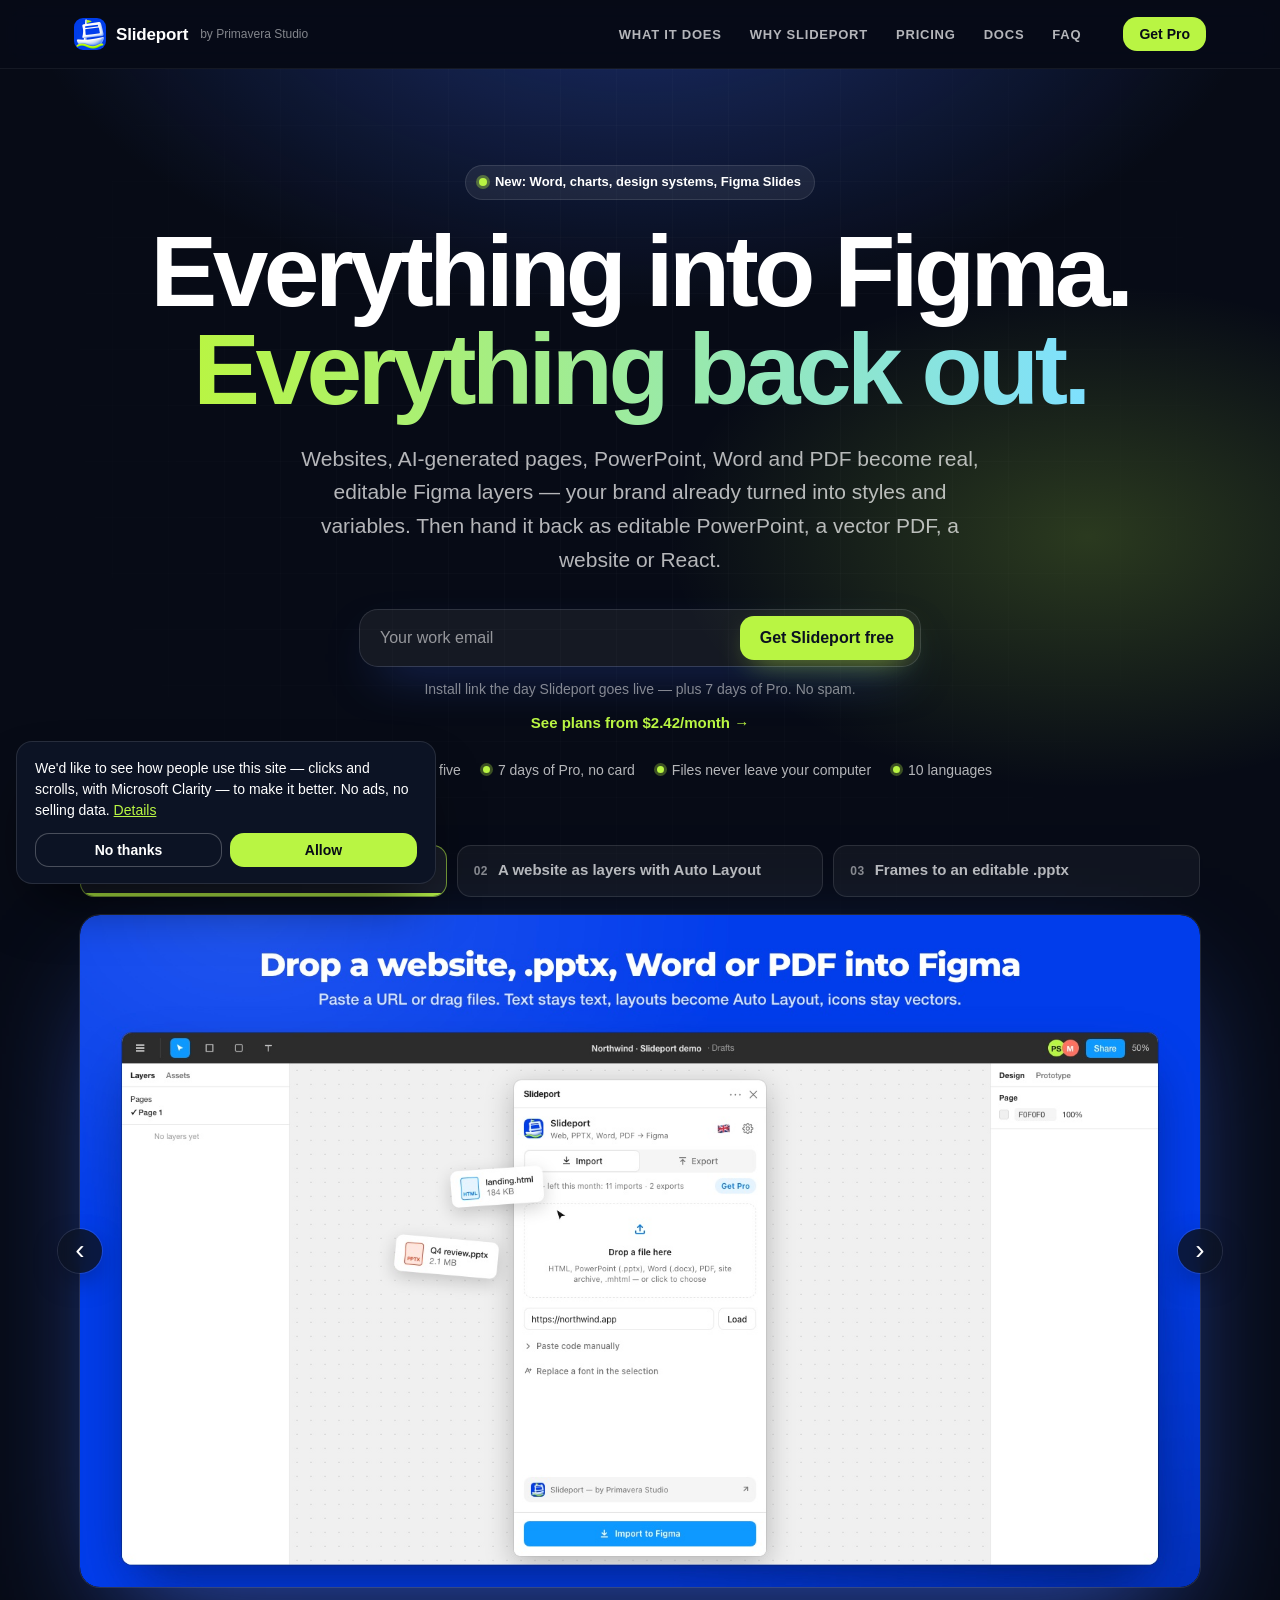
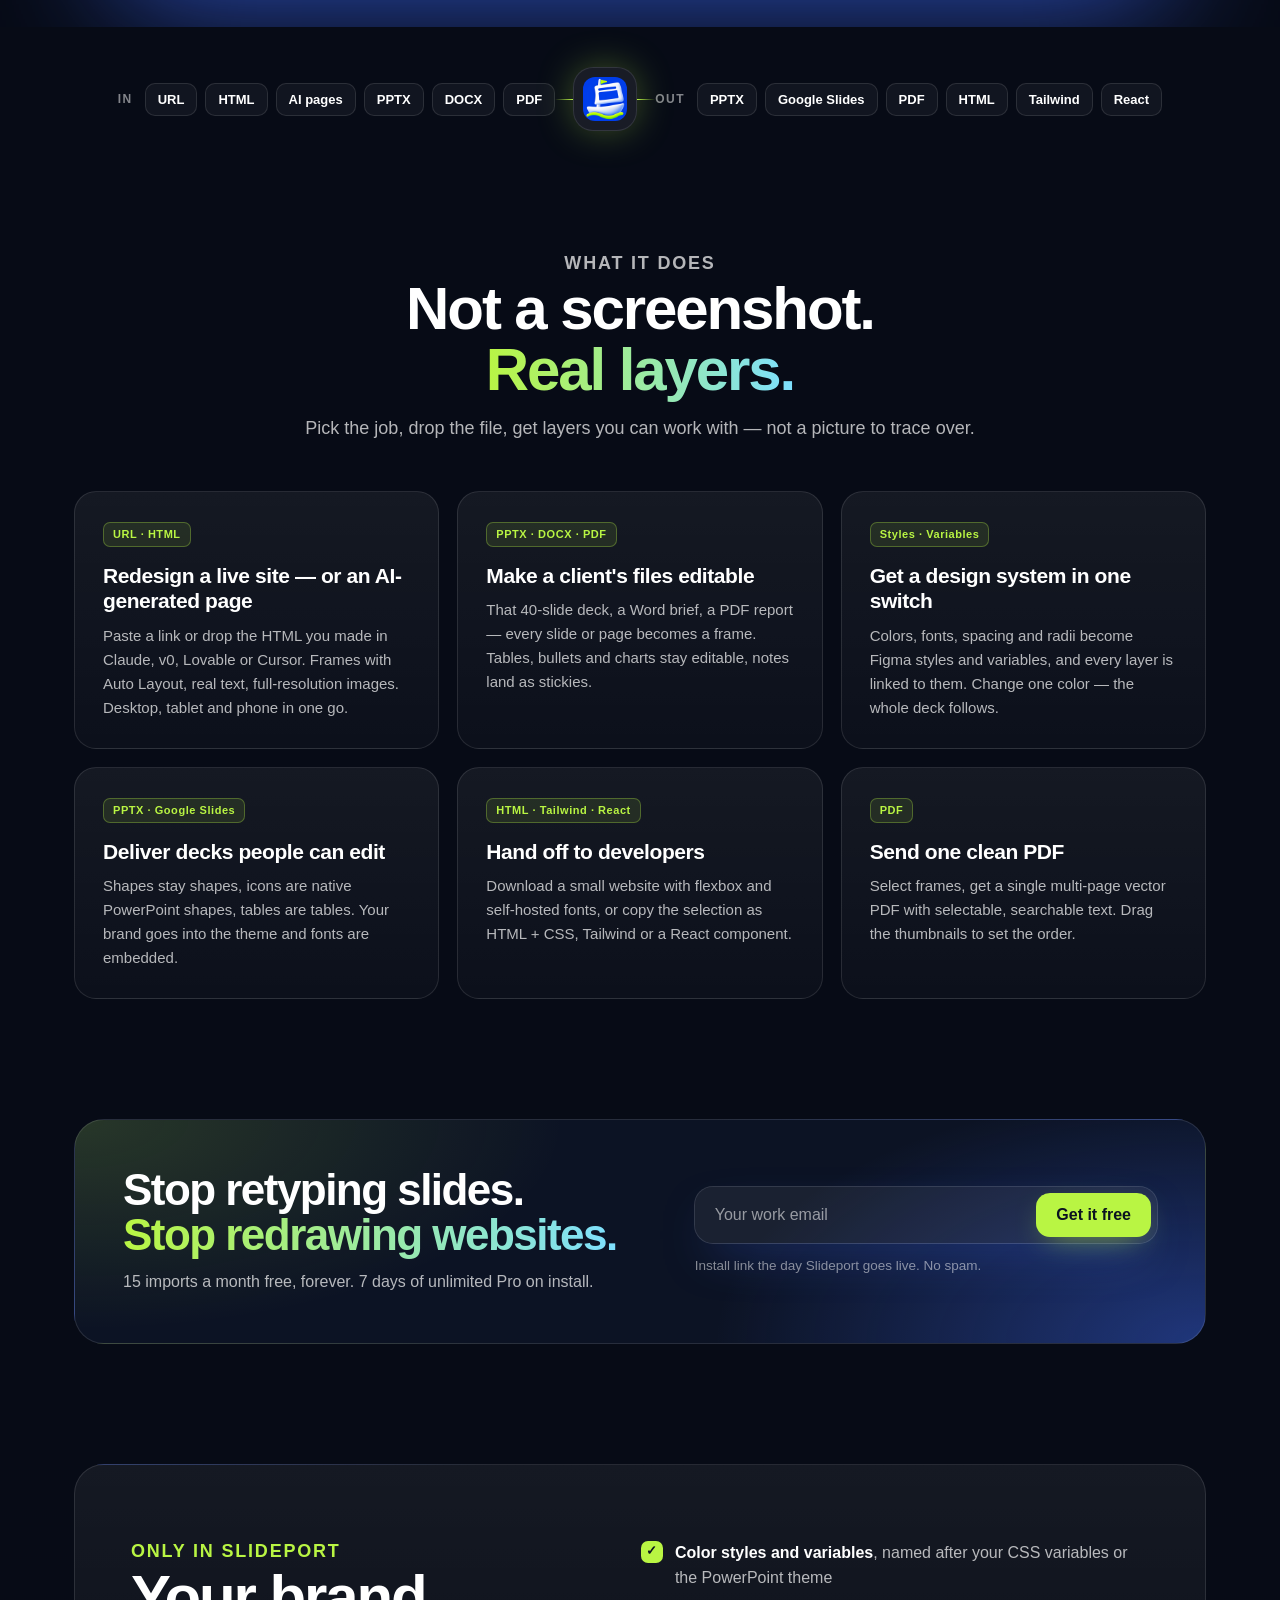
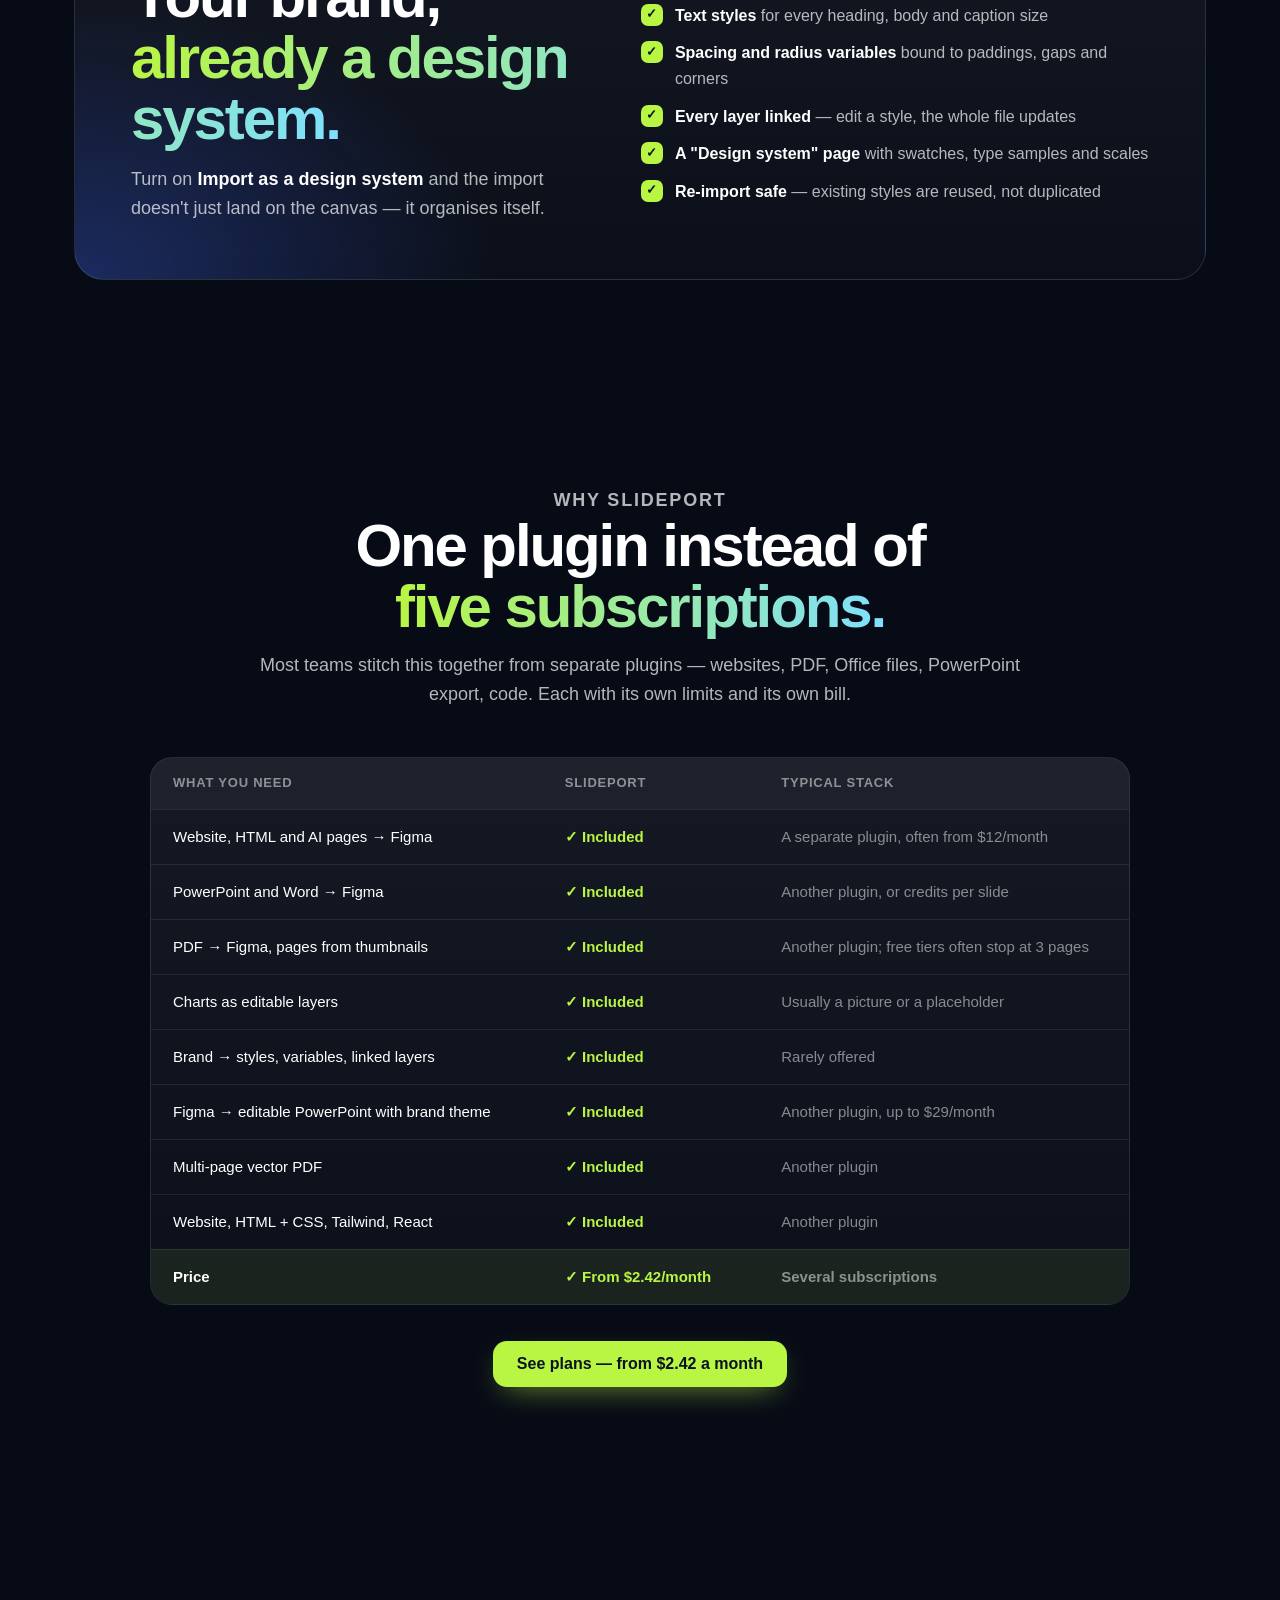
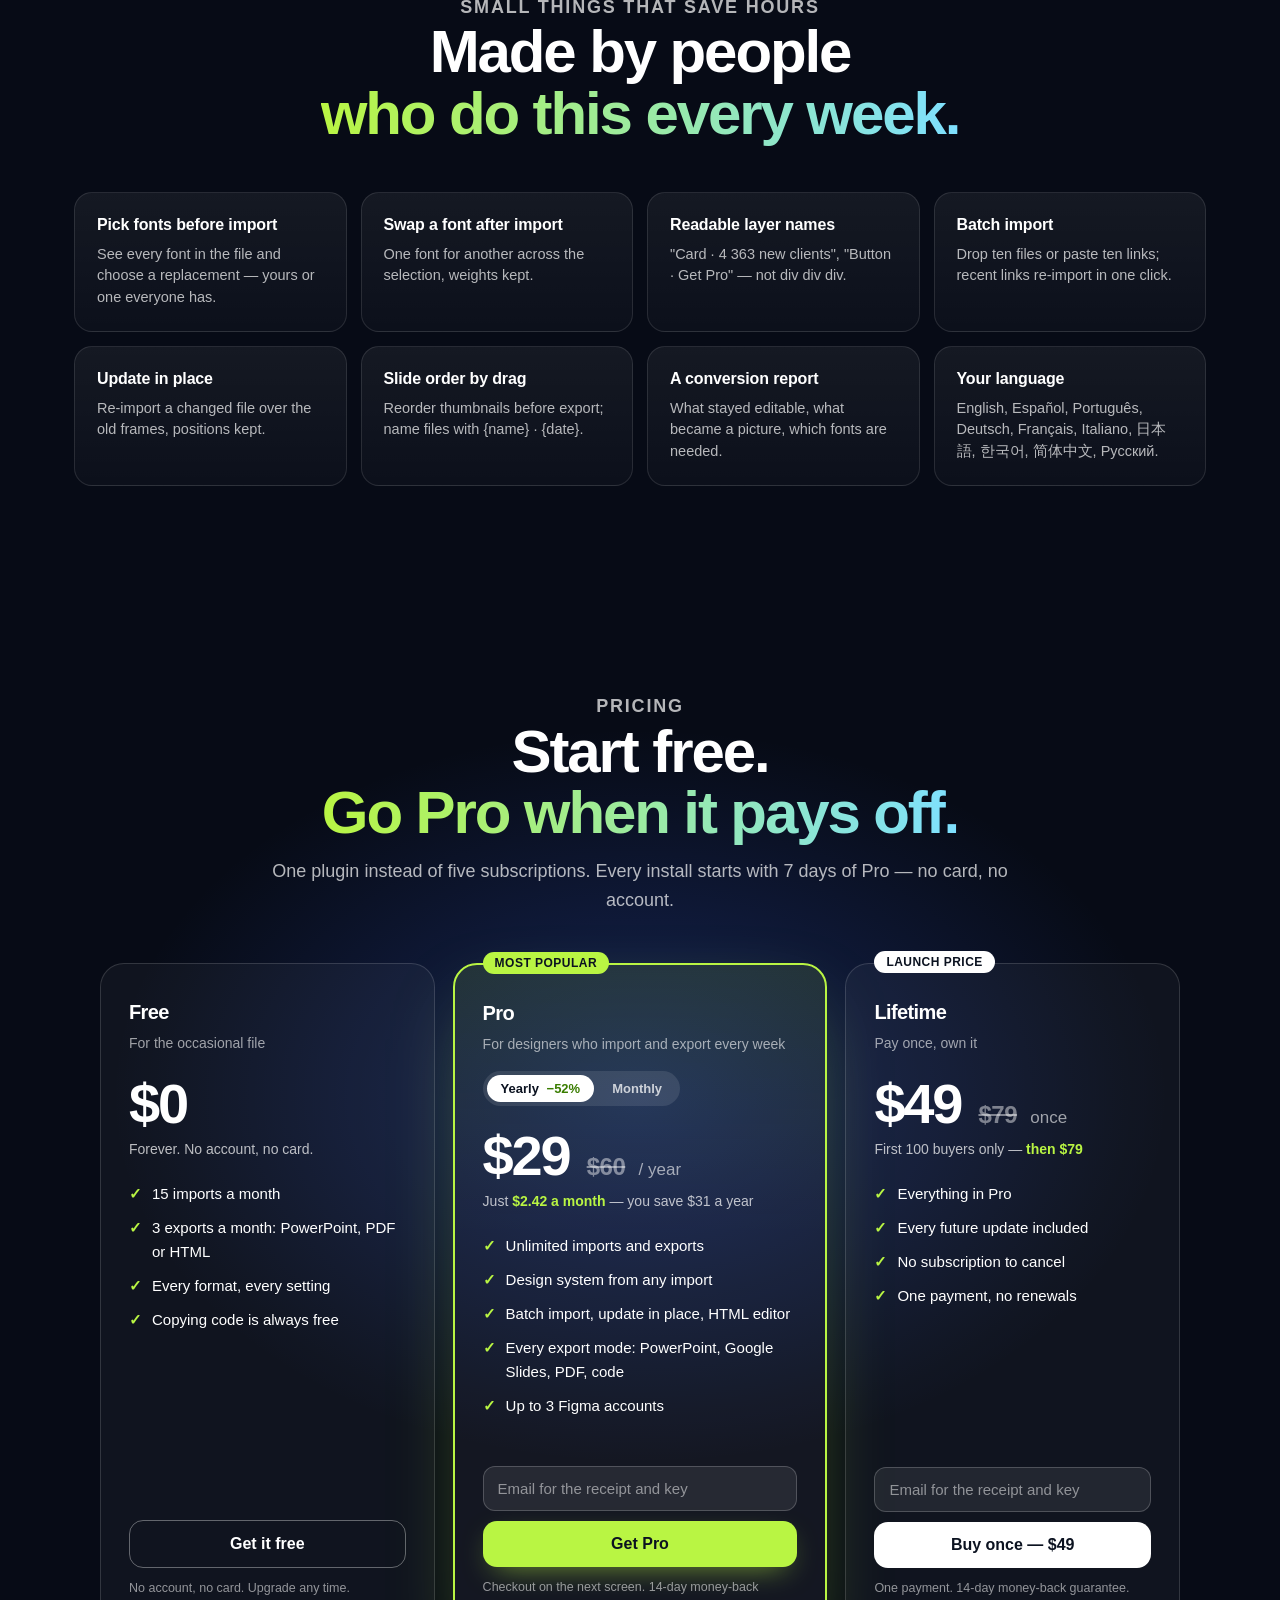
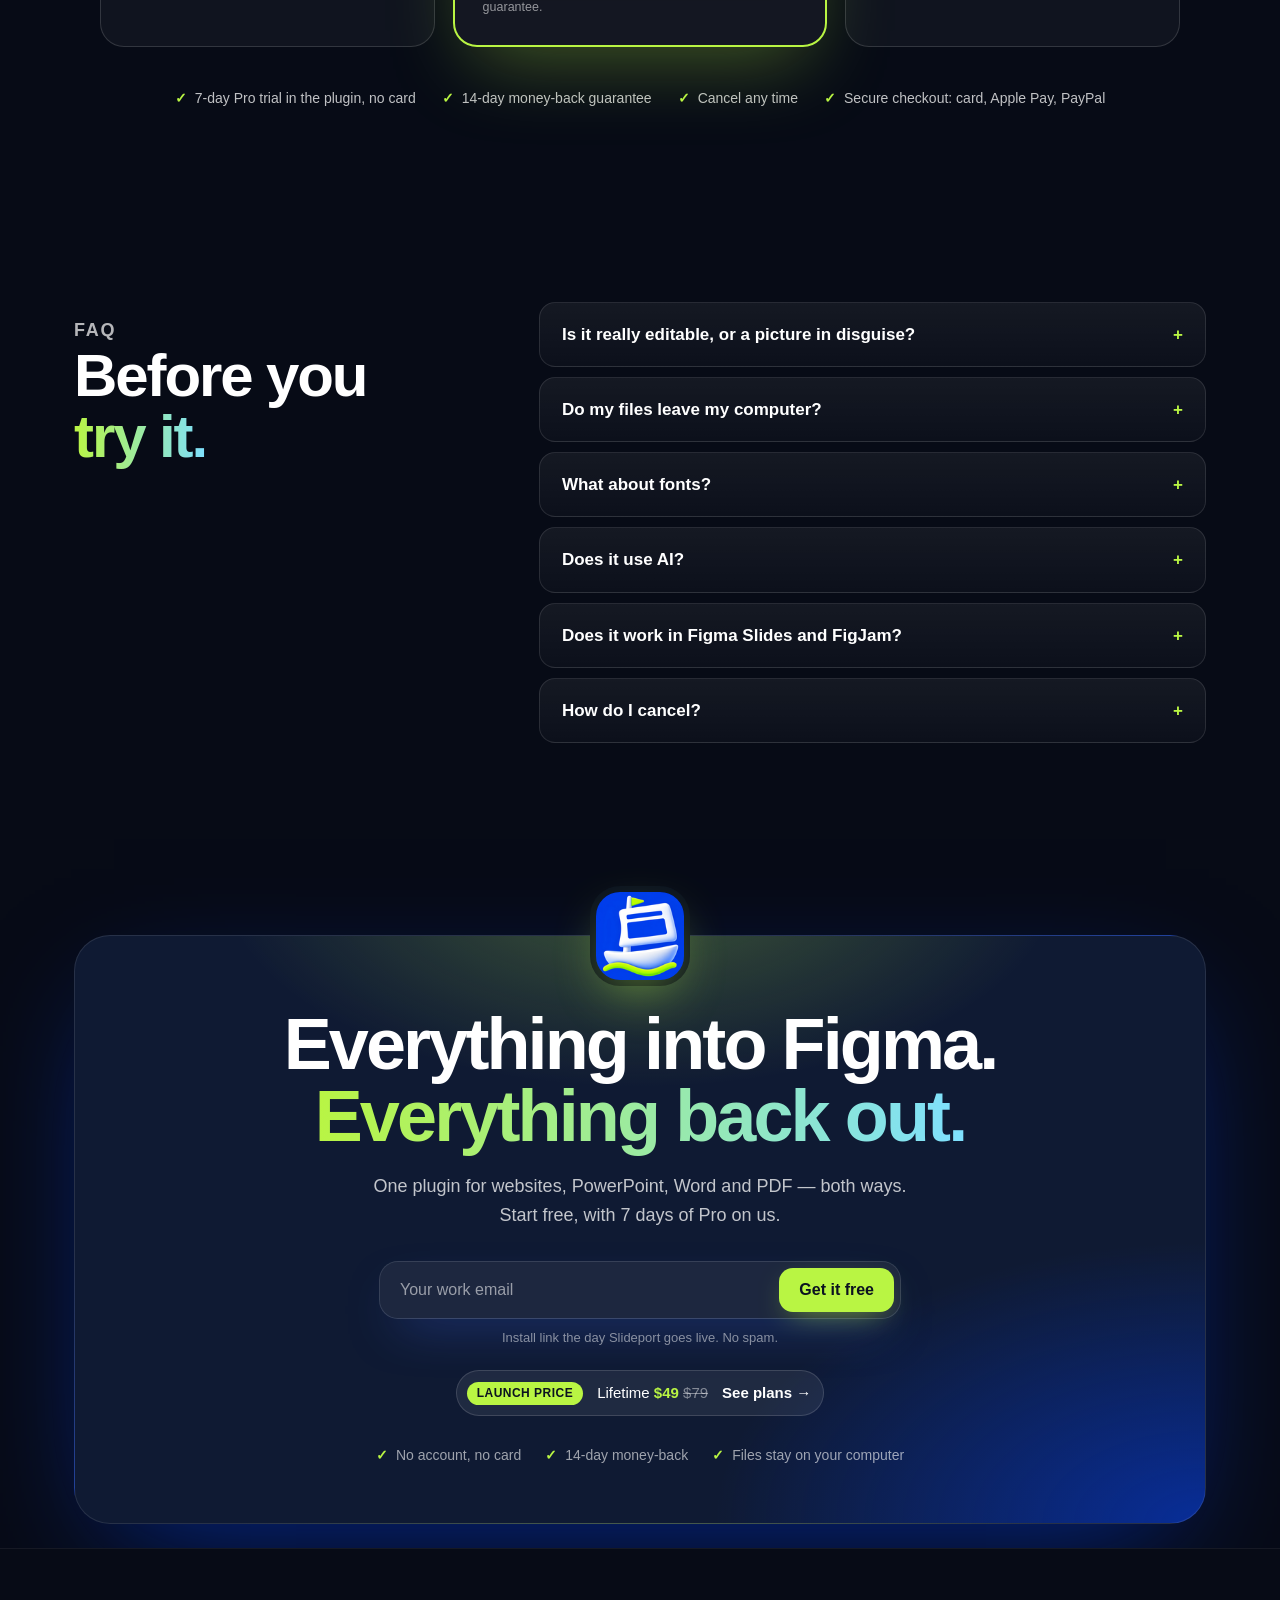
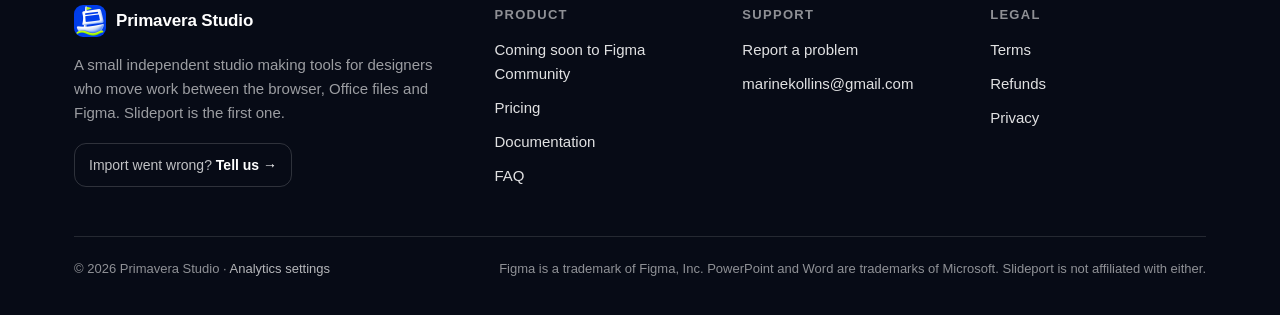
==== index.html @ 59ba258c "One look for the whole site: dark night theme, glass cards, lime accents, product shot in the hero, " ====
<!DOCTYPE html>
<html lang="en">
<head>
<meta charset="utf-8">
<meta name="viewport" content="width=device-width, initial-scale=1">
<meta http-equiv="Content-Security-Policy" content="default-src 'self'; script-src 'self' https://www.clarity.ms https://scripts.clarity.ms; style-src 'self' 'unsafe-inline' https://fonts.googleapis.com; font-src https://fonts.gstatic.com; img-src 'self' data: https:; connect-src 'self' https://html2figma-proxy.asr201.workers.dev https://*.clarity.ms; frame-src 'none'; form-action 'none'; base-uri 'self'; object-src 'none'">
<title>Slideport — HTML, PowerPoint, Word and PDF to Figma, and back</title>
<meta name="description" content="One Figma plugin for everything that goes in and out of Figma. Websites, AI-generated pages, PowerPoint, Word and PDF become editable layers with your brand as styles and variables. Export editable PowerPoint, vector PDF, HTML or React. $5 a month.">
<meta property="og:title" content="Slideport — everything into Figma, and back out">
<meta property="og:description" content="Websites, AI pages, PowerPoint, Word and PDF into editable Figma layers. Out as editable PowerPoint, vector PDF, a website or React. One plugin instead of five.">
<meta property="og:image" content="https://primaverambrella.github.io/assets/og.jpg">
<meta property="og:type" content="website">
<meta name="twitter:card" content="summary_large_image">
<link rel="icon" type="image/png" href="favicon.png">
<link rel="preconnect" href="https://fonts.googleapis.com">
<link rel="preconnect" href="https://fonts.gstatic.com" crossorigin>
<link href="https://fonts.googleapis.com/css2?family=Inter:wght@400;500;600;700;800&family=Inter+Tight:wght@700;800&display=swap" rel="stylesheet">
<link rel="stylesheet" href="styles.css">
</head>
<body class="landing">

<nav class="nav">
  <div class="wrap">
    <a class="brand" href="./"><img src="assets/icon-128.png" alt="">Slideport <small>by Primavera Studio</small></a>
    <button class="menu-btn" aria-expanded="false" aria-label="Menu">Menu</button>
    <ul>
      <li><a href="#jobs">What it does</a></li>
      <li><a href="#compare">Why Slideport</a></li>
      <li><a href="#pricing">Pricing</a></li>
      <li><a href="slideport/">Docs</a></li>
      <li><a href="#faq">FAQ</a></li>
    </ul>
    <a class="btn lime nav-cta" href="#pricing">Get Pro</a>
  </div>
</nav>

<header class="hero">
  <div class="wrap">
    <span class="pill"><i></i>New: Word, charts, design systems, Figma Slides</span>
    <h1>Everything into Figma.<br><em>Everything back out.</em></h1>
    <p class="hero-sub">Websites, AI-generated pages, PowerPoint, Word and PDF become real, editable Figma layers — your brand already turned into styles and variables. Then hand it back as editable PowerPoint, a vector PDF, a website or React.</p>
    <div class="hero-lead" id="top-lead">
      <form class="lead-form dark" data-lead-form="hero" novalidate><input type="email" autocomplete="email" placeholder="Your work email" aria-label="Email"><button class="btn lime" type="submit">Get Slideport free</button></form>
      <p class="lead-msg" data-lead-msg>Install link the day Slideport goes live — plus 7 days of Pro. No spam.</p>
      <p class="hero-links"><a href="#pricing">See plans from $2.42/month →</a></p>
    </div>
    <ul class="trust">
      <li>One plugin instead of five</li>
      <li>7 days of Pro, no card</li>
      <li>Files never leave your computer</li>
      <li>10 languages</li>
    </ul>

    <div class="hero-shot carousel" data-carousel>
      <div class="car-tabs" role="tablist" aria-label="Screenshots">
        <button type="button" role="tab" aria-selected="true"><span>01</span>Drop a file or paste a link<i></i></button>
        <button type="button" role="tab" aria-selected="false"><span>02</span>A website as layers with Auto Layout<i></i></button>
        <button type="button" role="tab" aria-selected="false"><span>03</span>Frames to an editable .pptx<i></i></button>
      </div>
      <div class="car-view">
        <div class="car-track" tabindex="0" aria-label="Screenshots, swipe or use arrow keys">
          <figure><img src="assets/screenshot-1-import.jpg" alt="Slideport import tab in Figma" width="1600" height="960"></figure>
          <figure><img src="assets/screenshot-2-website.jpg" alt="A website imported into Figma as layers" loading="lazy" width="1600" height="960"></figure>
          <figure><img src="assets/screenshot-3-powerpoint.jpg" alt="Figma frames exported to PowerPoint" loading="lazy" width="1600" height="960"></figure>
        </div>
        <button type="button" class="car-arrow prev" aria-label="Previous">‹</button>
        <button type="button" class="car-arrow next" aria-label="Next">›</button>
      </div>
    </div>
  </div>
</header>

<section class="flow" aria-label="Formats">
  <div class="wrap">
    <div class="flow-row">
      <div class="flow-side">
        <span class="flow-label">In</span>
        <span class="chip">URL</span><span class="chip">HTML</span><span class="chip">AI pages</span><span class="chip">PPTX</span><span class="chip">DOCX</span><span class="chip">PDF</span>
      </div>
      <span class="flow-hub"><img src="assets/icon-128.png" alt="" width="44" height="44"></span>
      <div class="flow-side">
        <span class="flow-label">Out</span>
        <span class="chip">PPTX</span><span class="chip">Google Slides</span><span class="chip">PDF</span><span class="chip">HTML</span><span class="chip">Tailwind</span><span class="chip">React</span>
      </div>
    </div>
  </div>
</section>

<section class="section" id="jobs">
  <div class="wrap">
    <div class="section-head">
      <p class="eyebrow">What it does</p>
      <h2>Not a screenshot.<br><em>Real layers.</em></h2>
      <p>Pick the job, drop the file, get layers you can work with — not a picture to trace over.</p>
    </div>
    <div class="jobs">
      <article class="job">
        <span class="fmt">URL · HTML</span>
        <h3>Redesign a live site — or an AI-generated page</h3>
        <p>Paste a link or drop the HTML you made in Claude, v0, Lovable or Cursor. Frames with Auto Layout, real text, full-resolution images. Desktop, tablet and phone in one go.</p>
      </article>
      <article class="job">
        <span class="fmt">PPTX · DOCX · PDF</span>
        <h3>Make a client's files editable</h3>
        <p>That 40-slide deck, a Word brief, a PDF report — every slide or page becomes a frame. Tables, bullets and charts stay editable, notes land as stickies.</p>
      </article>
      <article class="job">
        <span class="fmt">Styles · Variables</span>
        <h3>Get a design system in one switch</h3>
        <p>Colors, fonts, spacing and radii become Figma styles and variables, and every layer is linked to them. Change one color — the whole deck follows.</p>
      </article>
      <article class="job">
        <span class="fmt">PPTX · Google Slides</span>
        <h3>Deliver decks people can edit</h3>
        <p>Shapes stay shapes, icons are native PowerPoint shapes, tables are tables. Your brand goes into the theme and fonts are embedded.</p>
      </article>
      <article class="job">
        <span class="fmt">HTML · Tailwind · React</span>
        <h3>Hand off to developers</h3>
        <p>Download a small website with flexbox and self-hosted fonts, or copy the selection as HTML + CSS, Tailwind or a React component.</p>
      </article>
      <article class="job">
        <span class="fmt">PDF</span>
        <h3>Send one clean PDF</h3>
        <p>Select frames, get a single multi-page vector PDF with selectable, searchable text. Drag the thumbnails to set the order.</p>
      </article>
    </div>
  </div>
</section>

<section class="section tight">
  <div class="wrap">
    <div class="cta-card">
      <div>
        <h2>Stop retyping slides.<br><em>Stop redrawing websites.</em></h2>
        <p>15 imports a month free, forever. 7 days of unlimited Pro on install.</p>
      </div>
      <div>
        <form class="lead-form dark" data-lead-form="mid" novalidate><input type="email" autocomplete="email" placeholder="Your work email" aria-label="Email"><button class="btn lime" type="submit">Get it free</button></form>
        <p class="lead-msg" data-lead-msg>Install link the day Slideport goes live. No spam.</p>
      </div>
    </div>
  </div>
</section>

<section class="section" id="design-system">
  <div class="wrap">
    <div class="split-card">
      <div>
        <p class="eyebrow">Only in Slideport</p>
        <h2>Your brand,<br><em>already a design system.</em></h2>
        <p>Turn on <b>Import as a design system</b> and the import doesn't just land on the canvas — it organises itself.</p>
      </div>
      <ul class="ticks">
        <li><span><b>Color styles and variables</b>, named after your CSS variables or the PowerPoint theme</span></li>
        <li><span><b>Text styles</b> for every heading, body and caption size</span></li>
        <li><span><b>Spacing and radius variables</b> bound to paddings, gaps and corners</span></li>
        <li><span><b>Every layer linked</b> — edit a style, the whole file updates</span></li>
        <li><span><b>A "Design system" page</b> with swatches, type samples and scales</span></li>
        <li><span><b>Re-import safe</b> — existing styles are reused, not duplicated</span></li>
      </ul>
    </div>
  </div>
</section>

<section class="section" id="compare">
  <div class="wrap">
    <div class="section-head">
      <p class="eyebrow">Why Slideport</p>
      <h2>One plugin instead of<br><em>five subscriptions.</em></h2>
      <p>Most teams stitch this together from separate plugins — websites, PDF, Office files, PowerPoint export, code. Each with its own limits and its own bill.</p>
    </div>
    <div class="compare" role="table" aria-label="Slideport compared with a typical plugin stack">
      <div class="row head" role="row"><span role="columnheader">What you need</span><span role="columnheader">Slideport</span><span role="columnheader">Typical stack</span></div>
      <div class="row" role="row"><span role="cell">Website, HTML and AI pages → Figma</span><span role="cell" class="yes">Included</span><span role="cell">A separate plugin, often from $12/month</span></div>
      <div class="row" role="row"><span role="cell">PowerPoint and Word → Figma</span><span role="cell" class="yes">Included</span><span role="cell">Another plugin, or credits per slide</span></div>
      <div class="row" role="row"><span role="cell">PDF → Figma, pages from thumbnails</span><span role="cell" class="yes">Included</span><span role="cell">Another plugin; free tiers often stop at 3 pages</span></div>
      <div class="row" role="row"><span role="cell">Charts as editable layers</span><span role="cell" class="yes">Included</span><span role="cell">Usually a picture or a placeholder</span></div>
      <div class="row" role="row"><span role="cell">Brand → styles, variables, linked layers</span><span role="cell" class="yes">Included</span><span role="cell">Rarely offered</span></div>
      <div class="row" role="row"><span role="cell">Figma → editable PowerPoint with brand theme</span><span role="cell" class="yes">Included</span><span role="cell">Another plugin, up to $29/month</span></div>
      <div class="row" role="row"><span role="cell">Multi-page vector PDF</span><span role="cell" class="yes">Included</span><span role="cell">Another plugin</span></div>
      <div class="row" role="row"><span role="cell">Website, HTML + CSS, Tailwind, React</span><span role="cell" class="yes">Included</span><span role="cell">Another plugin</span></div>
      <div class="row total" role="row"><span role="cell">Price</span><span role="cell" class="yes">From $2.42/month</span><span role="cell">Several subscriptions</span></div>
    </div>
    <div class="center-cta"><a class="btn lime" href="#pricing">See plans — from $2.42 a month</a></div>
  </div>
</section>

<section class="section" id="details">
  <div class="wrap">
    <div class="section-head">
      <p class="eyebrow">Small things that save hours</p>
      <h2>Made by people<br><em>who do this every week.</em></h2>
    </div>
    <ul class="details">
      <li><b>Pick fonts before import</b>See every font in the file and choose a replacement — yours or one everyone has.</li>
      <li><b>Swap a font after import</b>One font for another across the selection, weights kept.</li>
      <li><b>Readable layer names</b>"Card · 4 363 new clients", "Button · Get Pro" — not div div div.</li>
      <li><b>Batch import</b>Drop ten files or paste ten links; recent links re-import in one click.</li>
      <li><b>Update in place</b>Re-import a changed file over the old frames, positions kept.</li>
      <li><b>Slide order by drag</b>Reorder thumbnails before export; name files with {name} · {date}.</li>
      <li><b>A conversion report</b>What stayed editable, what became a picture, which fonts are needed.</li>
      <li><b>Your language</b>English, Español, Português, Deutsch, Français, Italiano, 日本語, 한국어, 简体中文, Русский.</li>
    </ul>
  </div>
</section>

<section class="section pricing-band" id="pricing">
  <div class="wrap">
    <div class="section-head">
      <p class="eyebrow">Pricing</p>
      <h2>Start free.<br><em>Go Pro when it pays off.</em></h2>
      <p>One plugin instead of five subscriptions. Every install starts with 7 days of Pro — no card, no account.</p>
    </div>
    <div class="plans3">
      <div class="plan">
        <h3>Free</h3>
        <div class="tag">For the occasional file</div>
        <div class="price">$0</div>
        <div class="sub">Forever. No account, no card.</div>
        <ul>
          <li>15 imports a month</li>
          <li>3 exports a month: PowerPoint, PDF or HTML</li>
          <li>Every format, every setting</li>
          <li>Copying code is always free</li>
        </ul>
        <div class="cta"><a class="btn outline" href="#top-lead">Get it free</a><p class="plan-note">No account, no card. Upgrade any time.</p></div>
      </div>
      <div class="plan featured" data-pro-card data-buy-card="pro">
        <span class="badge">Most popular</span>
        <h3>Pro</h3>
        <div class="tag">For designers who import and export every week</div>
        <div class="toggle" role="group" aria-label="Billing period">
          <button type="button" data-pro-period="yearly" aria-pressed="true">Yearly <span class="save">−52%</span></button>
          <button type="button" data-pro-period="monthly" aria-pressed="false">Monthly</button>
        </div>
        <div class="price" data-pro-price>$29 <s class="was">$60</s> <small>/ year</small></div>
        <div class="sub" data-pro-sub>Just <b>$2.42 a month</b> — 52% less than monthly</div>
        <ul>
          <li>Unlimited imports and exports</li>
          <li>Design system from any import</li>
          <li>Batch import, update in place, HTML editor</li>
          <li>Every export mode: PowerPoint, Google Slides, PDF, code</li>
          <li>Up to 3 Figma accounts</li>
        </ul>
        <div class="cta">
          <input class="input email" type="email" autocomplete="email" placeholder="Email for the receipt and key" data-email-input>
          <button class="btn lime" type="button" data-buy>Get Pro</button>
          <p class="plan-note" data-buy-note>Checkout on the next screen. 14-day money-back guarantee.</p>
        </div>
      </div>
      <div class="plan" data-buy-card="lifetime">
        <span class="badge alt" data-life-badge>Launch price</span>
        <h3>Lifetime</h3>
        <div class="tag">Pay once, own it</div>
        <div class="price" data-life-price>$49 <s class="was">$79</s> <small>once</small></div>
        <div class="sub" data-life-sub>First 100 buyers only — <b>then $79</b></div>
        <div class="countdown" data-launch-timer hidden>Launch price ends in <b data-launch-left></b></div>
        <ul>
          <li>Everything in Pro</li>
          <li>Every future update included</li>
          <li>No subscription to cancel</li>
          <li>One payment, no renewals</li>
        </ul>
        <div class="cta">
          <input class="input email" type="email" autocomplete="email" placeholder="Email for the receipt and key" data-email-input>
          <button class="btn white" type="button" data-buy data-life-btn>Buy once — $49</button>
          <p class="plan-note" data-buy-note>One payment. 14-day money-back guarantee.</p>
        </div>
      </div>
    </div>
    <ul class="plan-trust">
      <li>7-day Pro trial in the plugin, no card</li>
      <li>14-day money-back guarantee</li>
      <li>Cancel any time</li>
      <li>Secure checkout: card, Apple Pay, PayPal</li>
    </ul>
  </div>
</section>

<section class="section" id="faq">
  <div class="wrap faq">
    <div class="section-head">
      <p class="eyebrow">FAQ</p>
      <h2>Before you<br><em>try it.</em></h2>
    </div>
    <div class="faq-list">
      <details><summary>Is it really editable, or a picture in disguise?</summary><p>Really editable. Text is text, shapes are shapes, Auto Layout is Auto Layout. When something can't be rebuilt exactly — a mask, a picture fill, a rare chart type — Slideport keeps it as a picture and tells you in the report.</p></details>
      <details><summary>Do my files leave my computer?</summary><p>No. Files you drop are converted inside the plugin. Only URL imports go through our proxy, which fetches the page and its images. Full details in the <a href="slideport/privacy/">privacy policy</a>.</p></details>
      <details><summary>What about fonts?</summary><p>Before import you see every font in the file and can pick a replacement. For PowerPoint, Google Fonts are embedded in the .pptx; for websites, fonts can be packed as files.</p></details>
      <details><summary>Does it use AI?</summary><p>No. The conversion is deterministic — the same file gives the same result every time. It does import pages that were generated by AI tools.</p></details>
      <details><summary>Does it work in Figma Slides and FigJam?</summary><p>Yes. In Figma Slides every imported page becomes a slide; slides export in presentation order.</p></details>
      <details><summary>How do I cancel?</summary><p>Any time, in your lava.top account. If Pro isn't for you within 14 days, write to us for a refund.</p></details>
    </div>
  </div>
</section>

<section class="finale">
  <div class="wrap">
    <div class="finale-card">
      <img class="finale-icon" src="assets/icon-128.png" alt="" width="88" height="88">
      <h2>Everything into Figma.<br><em>Everything back out.</em></h2>
      <p class="finale-sub">One plugin for websites, PowerPoint, Word and PDF — both ways. Start free, with 7 days of Pro on us.</p>
      <div class="finale-form">
        <form class="lead-form dark" data-lead-form="final" novalidate><input type="email" autocomplete="email" placeholder="Your work email" aria-label="Email"><button class="btn lime" type="submit">Get it free</button></form>
        <p class="lead-msg" data-lead-msg>Install link the day Slideport goes live. No spam.</p>
      </div>
      <div class="finale-or" data-launch-only>
        <a class="finale-deal" href="#pricing">
          <span class="fd-tag">Launch price</span>
          <span>Lifetime <b>$49</b> <s>$79</s></span>
          <span class="fd-time" data-launch-timer hidden>ends in <b data-launch-left></b></span>
          <span class="fd-go">See plans →</span>
        </a>
      </div>
      <ul class="finale-proof">
        <li>No account, no card</li>
        <li>14-day money-back</li>
        <li>Files stay on your computer</li>
      </ul>
    </div>
  </div>
</section>

<footer class="footer rich" id="contact">
  <div class="wrap">
    <div class="f-grid">
      <div class="f-brand">
        <a class="brand" href="./"><img src="assets/icon-128.png" alt="">Primavera Studio</a>
        <p>A small independent studio making tools for designers who move work between the browser, Office files and Figma. Slideport is the first one.</p>
        <a class="f-report" data-issues href="#">Import went wrong? <b>Tell us →</b></a>
      </div>
      <div>
        <h4>Product</h4>
        <ul>
          <li><a data-community href="#"><span data-label>Figma Community</span></a></li>
          <li><a href="#pricing">Pricing</a></li>
          <li><a href="slideport/">Documentation</a></li>
          <li><a href="#faq">FAQ</a></li>
        </ul>
      </div>
      <div>
        <h4>Support</h4>
        <ul>
          <li><a data-issues href="#">Report a problem</a></li>
          <li data-email-wrap><a data-email href="#"></a></li>
        </ul>
      </div>
      <div>
        <h4>Legal</h4>
        <ul>
          <li><a href="slideport/terms/">Terms</a></li>
          <li><a href="slideport/refunds/">Refunds</a></li>
          <li><a href="slideport/privacy/">Privacy</a></li>
        </ul>
      </div>
    </div>
    <div class="bottom">
      <span>© <span data-year>2026</span> Primavera Studio</span>
      <span>Figma is a trademark of Figma, Inc. PowerPoint and Word are trademarks of Microsoft. Slideport is not affiliated with either.</span>
    </div>
  </div>
</footer>

<script src="site.js"></script>
</body>
</html>
---- styles.css ----
/* Shared styles: home, docs, privacy */
:root {
  --blue: #023DEC;
  --blue-deep: #0130B8;
  --blue-soft: #EEF2FF;
  --lime: #B9F543;
  --ink: #0B1220;
  --ink-2: #4A5468;
  --ink-3: #8A93A6;
  --line: #E4E8F0;
  --paper: #FFFFFF;
  --paper-2: #F6F7FB;
  --r: 20px;
  --head: "Inter Tight", Inter, -apple-system, "Helvetica Neue", Arial, sans-serif;
  --body: Inter, -apple-system, "Helvetica Neue", Arial, sans-serif;
  --wrap: 1180px;
}
* { box-sizing: border-box; }
html { scroll-behavior: smooth; }
body { margin: 0; background: var(--paper); color: var(--ink); font: 16px/1.6 var(--body); -webkit-font-smoothing: antialiased; }
img { max-width: 100%; height: auto; display: block; }
a { color: inherit; }
.wrap { max-width: var(--wrap); margin: 0 auto; padding: 0 24px; }
@media (max-width: 640px) { .wrap { padding: 0 16px; } }

/* nav */
.nav { position: sticky; top: 0; z-index: 10; background: rgba(255,255,255,.86); backdrop-filter: saturate(1.6) blur(14px); -webkit-backdrop-filter: saturate(1.6) blur(14px); border-bottom: 1px solid transparent; transition: border-color .2s; }
.nav.scrolled { border-bottom-color: var(--line); }
.nav .wrap { display: flex; align-items: center; gap: 24px; height: 68px; }
.brand { display: flex; align-items: center; gap: 10px; font: 700 17px/1 var(--head); letter-spacing: -.01em; text-decoration: none; }
.brand img { width: 32px; height: 32px; border-radius: 9px; }
.nav ul { display: flex; gap: 28px; list-style: none; margin: 0 0 0 auto; padding: 0; }
.nav ul a { text-decoration: none; font-size: 13px; font-weight: 600; letter-spacing: .06em; text-transform: uppercase; color: var(--ink-2); }
.nav ul a:hover, .nav ul a[aria-current] { color: var(--blue); }
.nav .menu-btn { display: none; margin-left: auto; background: none; border: 1px solid var(--line); border-radius: 10px; padding: 8px 12px; font: 600 13px var(--body); letter-spacing: .06em; text-transform: uppercase; color: var(--ink); cursor: pointer; }
@media (max-width: 760px) {
  .nav .menu-btn { display: block; }
  .nav ul { display: none; position: absolute; left: 0; right: 0; top: 68px; flex-direction: column; gap: 0; background: #fff; border-bottom: 1px solid var(--line); padding: 8px 16px 16px; }
  .nav.open ul { display: flex; }
  .nav ul a { display: block; padding: 12px 0; font-size: 15px; }
}

/* buttons */
.btn { display: inline-flex; align-items: center; gap: 10px; padding: 15px 24px; border-radius: 14px; font: 600 16px/1 var(--body); text-decoration: none; border: 0; cursor: pointer; transition: transform .15s, box-shadow .15s, background .15s; }
.btn:hover { transform: translateY(-1px); }
.btn.primary { background: var(--blue); color: #fff; box-shadow: 0 10px 24px -10px rgba(2,61,236,.6); }
.btn.primary:hover { background: var(--blue-deep); }
.btn.lime { background: var(--lime); color: var(--ink); }
.btn.ghost { background: #fff; color: var(--ink); box-shadow: inset 0 0 0 1.5px var(--line); }
.btn.ghost-dark { background: rgba(255,255,255,.12); color: #fff; box-shadow: inset 0 0 0 1.5px rgba(255,255,255,.35); }
.btn svg { flex: none; }
.pill { display: inline-flex; align-items: center; gap: 8px; padding: 7px 14px; border-radius: 999px; background: var(--blue-soft); color: var(--blue); font-weight: 600; font-size: 13px; }
.pill i { width: 8px; height: 8px; border-radius: 50%; background: var(--lime); box-shadow: 0 0 0 3px rgba(185,245,67,.35); }

/* type */
h1, h2, h3 { font-family: var(--head); letter-spacing: -.03em; margin: 0; }
.eyebrow { font-size: 13px; font-weight: 700; letter-spacing: .1em; text-transform: uppercase; color: var(--blue); margin: 0 0 14px; }

/* hero */
.hero { padding: 88px 0 56px; text-align: center; }
.hero h1 { font-size: clamp(44px, 8vw, 104px); font-weight: 800; line-height: .98; max-width: 1000px; margin: 22px auto 0; }
.hero h1 em { font-style: normal; color: var(--blue); }
.hero p { font-size: clamp(18px, 2.2vw, 22px); color: var(--ink-2); max-width: 640px; margin: 24px auto 0; }
.hero .chips { display: flex; flex-wrap: wrap; justify-content: center; gap: 10px; margin-top: 36px; }
.chip { display: inline-flex; align-items: center; gap: 8px; padding: 9px 14px; border-radius: 12px; background: var(--paper-2); border: 1px solid var(--line); font-weight: 600; font-size: 14px; }
.chip b { font: 800 11px/1 var(--body); letter-spacing: .04em; padding: 4px 6px; border-radius: 6px; color: #fff; }
.chip .arrow { color: var(--blue); font-weight: 700; }

/* product feature */
.product { padding: 24px 0 40px; }
.product-card { position: relative; overflow: hidden; border-radius: 32px; background: var(--blue); color: #fff; display: grid; grid-template-columns: 1fr 1.1fr; gap: 40px; padding: 56px; align-items: center; }
.product-card::before { content: ""; position: absolute; inset: 0; background: radial-gradient(700px 500px at 0% 0%, rgba(255,255,255,.14), transparent 70%), radial-gradient(800px 600px at 100% 100%, rgba(0,0,0,.22), transparent 70%); pointer-events: none; }
.product-card > * { position: relative; }
.product-card .name { display: flex; align-items: center; gap: 14px; }
.product-card .name img { width: 64px; height: 64px; border-radius: 16px; box-shadow: 0 8px 24px rgba(0,0,0,.25); }
.product-card .name span { font: 800 34px/1 var(--head); letter-spacing: -.03em; }
.product-card h2 { font-size: clamp(32px, 4.2vw, 52px); line-height: 1.04; font-weight: 800; margin: 24px 0 0; }
.product-card h2 em { font-style: normal; color: var(--lime); }
.product-card ul { list-style: none; padding: 0; margin: 26px 0 0; display: grid; gap: 10px; }
.product-card li { display: flex; gap: 12px; font-size: 16px; color: rgba(255,255,255,.92); }
.product-card li::before { content: ""; flex: none; width: 18px; height: 18px; margin-top: 3px; border-radius: 6px; background: var(--lime) url("data:image/svg+xml,%3Csvg xmlns='http://www.w3.org/2000/svg' viewBox='0 0 16 16' fill='none' stroke='%230B1220' stroke-width='2.2' stroke-linecap='round' stroke-linejoin='round'%3E%3Cpath d='m4 8.5 2.5 2.5L12 5.5'/%3E%3C/svg%3E") center/12px no-repeat; }
.product-card .actions { display: flex; flex-wrap: wrap; gap: 12px; margin-top: 32px; }
.product-card .note { margin-top: 16px; font-size: 14px; color: rgba(255,255,255,.7); }
.product-card .shot { border-radius: 18px; box-shadow: 0 30px 60px -20px rgba(0,0,0,.5); }
@media (max-width: 900px) { .product-card { grid-template-columns: 1fr; padding: 32px 22px; border-radius: 24px; } }

/* sections */
.section { padding: 72px 0; }
.section-head { max-width: 720px; margin-bottom: 36px; }
.section-head h2 { font-size: clamp(32px, 4.5vw, 56px); line-height: 1.02; font-weight: 800; }
.section-head p { font-size: 18px; color: var(--ink-2); margin: 14px 0 0; }
.grid { display: grid; gap: 18px; grid-template-columns: repeat(4, 1fr); }
.grid.three { grid-template-columns: repeat(3, 1fr); }
@media (max-width: 1000px) { .grid { grid-template-columns: repeat(2, 1fr); } .grid.three { grid-template-columns: 1fr; } }
@media (max-width: 560px) { .grid { grid-template-columns: 1fr; } }
.card { background: var(--paper-2); border: 1px solid var(--line); border-radius: var(--r); padding: 26px; transition: transform .2s, box-shadow .2s, border-color .2s; }
.card:hover { transform: translateY(-3px); box-shadow: 0 18px 40px -22px rgba(11,18,32,.35); border-color: #d3daea; }
.card .fmt { display: inline-block; font: 800 12px/1 var(--body); letter-spacing: .05em; color: #fff; padding: 6px 8px; border-radius: 7px; margin-bottom: 18px; }
.card h3 { font-size: 22px; font-weight: 700; letter-spacing: -.02em; }
.card p { color: var(--ink-2); margin: 8px 0 0; font-size: 15px; }
.f-doc { background: #2B579A; } .f-web { background: #0D99FF; } .f-html { background: #E44D26; } .f-ppt { background: #C43E1C; } .f-pdf { background: #D9261C; } .f-fig { background: #0B1220; }

/* screenshot carousel: tabs on top, one big slide, swipe on phones */
.carousel { max-width: 1080px; margin: 0 auto; }
.car-tabs { display: grid; grid-template-columns: repeat(3, 1fr); gap: 10px; margin-bottom: 18px; }
.car-tabs button { position: relative; overflow: hidden; display: flex; gap: 10px; align-items: baseline; text-align: left; padding: 14px 16px 16px; border: 1px solid var(--line); border-radius: 14px; background: #fff; font: 600 15px/1.35 var(--body); color: var(--ink-2); cursor: pointer; transition: border-color .2s, color .2s; }
.car-tabs button span { font: 700 12px var(--head); color: var(--ink-3); letter-spacing: .04em; }
.car-tabs button:hover { border-color: var(--blue); }
.car-tabs button[aria-selected="true"] { border-color: var(--blue); color: var(--ink); }
.car-tabs button[aria-selected="true"] span { color: var(--blue); }
.car-tabs button i { position: absolute; left: 0; bottom: 0; height: 3px; width: 0; background: var(--blue); }
.car-tabs button[aria-selected="true"] i { width: 100%; }
.carousel.playing .car-tabs button[aria-selected="true"] i { animation: car-progress var(--car-ms, 5000ms) linear forwards; }
@keyframes car-progress { from { width: 0; } to { width: 100%; } }
.car-view { position: relative; }
.car-track { display: flex; overflow-x: auto; scroll-snap-type: x mandatory; scrollbar-width: none; border-radius: 20px; outline-offset: 4px; }
.car-track::-webkit-scrollbar { display: none; }
.car-track figure { flex: 0 0 100%; margin: 0; scroll-snap-align: start; }
.car-track img { width: 100%; border-radius: 20px; }
.car-arrow { position: absolute; top: 50%; transform: translateY(-50%); width: 44px; height: 44px; border-radius: 50%; border: 0; background: rgba(255,255,255,.92); color: var(--ink); font: 400 28px/1 var(--body); cursor: pointer; box-shadow: 0 8px 24px -6px rgba(11,18,32,.35); display: grid; place-items: center; padding-bottom: 3px; }
.car-arrow.prev { left: -22px; } .car-arrow.next { right: -22px; }
.car-arrow:hover { background: #fff; color: var(--blue); }
@media (max-width: 1140px) { .car-arrow.prev { left: 10px; } .car-arrow.next { right: 10px; } }
@media (max-width: 760px) {
  .car-tabs { display: flex; overflow-x: auto; scrollbar-width: none; margin: 0 -16px 14px; padding: 0 16px; }
  .car-tabs::-webkit-scrollbar { display: none; }
  .car-tabs button { flex: 0 0 auto; font-size: 14px; padding: 10px 14px 12px; }
  .car-arrow { display: none; }
  .car-track, .car-track img { border-radius: 14px; }
}

/* pricing */
.plans { display: grid; grid-template-columns: 1fr 1fr; gap: 18px; max-width: 880px; }
.plan { border: 1px solid var(--line); border-radius: 24px; padding: 32px; background: #fff; }
.plan.pro { background: var(--ink); color: #fff; border-color: var(--ink); }
.plan h3 { font-size: 24px; }
.plan .price { font: 800 52px/1 var(--head); letter-spacing: -.04em; margin: 18px 0 4px; }
.plan .price small { font: 500 17px var(--body); letter-spacing: 0; color: var(--ink-3); }
.plan.pro .price small { color: rgba(255,255,255,.6); }
.plan .sub { color: var(--ink-2); font-size: 15px; }
.plan.pro .sub { color: rgba(255,255,255,.7); }
.plan ul { list-style: none; padding: 0; margin: 22px 0 0; display: grid; gap: 10px; font-size: 15px; }
.plan li::before { content: "✓"; color: var(--blue); font-weight: 800; margin-right: 10px; }
.plan.pro li::before { color: var(--lime); }
@media (max-width: 760px) { .plans { grid-template-columns: 1fr; } }

/* about strip */
.about { display: grid; grid-template-columns: 1fr 1fr; gap: 40px; align-items: end; }
.about h2 { font-size: clamp(30px, 4vw, 48px); line-height: 1.05; font-weight: 800; }
.about p { color: var(--ink-2); font-size: 18px; margin: 0; }
@media (max-width: 760px) { .about { grid-template-columns: 1fr; gap: 16px; } }

/* footer */
.footer { background: var(--ink); color: #fff; padding: 64px 0 40px; margin-top: 40px; }
.footer .top { display: grid; grid-template-columns: 1.4fr 1fr 1fr; gap: 32px; }
.footer h3 { font-size: clamp(28px, 3.6vw, 44px); font-weight: 800; line-height: 1.05; }
.footer h4 { margin: 0 0 12px; font-size: 13px; letter-spacing: .1em; text-transform: uppercase; color: rgba(255,255,255,.55); }
.footer ul { list-style: none; padding: 0; margin: 0; display: grid; gap: 8px; }
.footer a { text-decoration: none; color: rgba(255,255,255,.88); }
.footer a:hover { color: var(--lime); }
.footer .bottom { display: flex; flex-wrap: wrap; gap: 12px; justify-content: space-between; margin-top: 56px; padding-top: 22px; border-top: 1px solid rgba(255,255,255,.12); font-size: 14px; color: rgba(255,255,255,.55); }
@media (max-width: 760px) { .footer .top { grid-template-columns: 1fr; } }

/* docs */
.doc-hero { padding: 64px 0 24px; border-bottom: 1px solid var(--line); }
.doc-hero .name { display: flex; align-items: center; gap: 14px; }
.doc-hero .name img { width: 56px; height: 56px; border-radius: 14px; }
.doc-hero h1 { font-size: clamp(36px, 6vw, 64px); font-weight: 800; line-height: 1; }
.doc-hero p { font-size: 19px; color: var(--ink-2); max-width: 720px; margin: 18px 0 0; }
.doc-hero .actions { display: flex; flex-wrap: wrap; gap: 12px; margin-top: 26px; }
.doc { display: grid; grid-template-columns: 220px minmax(0, 1fr); gap: 56px; padding: 48px 0 24px; }
.toc { position: sticky; top: 92px; align-self: start; font-size: 14px; }
.toc h4 { margin: 0 0 10px; font-size: 12px; letter-spacing: .1em; text-transform: uppercase; color: var(--ink-3); }
.toc ol { list-style: none; padding: 0; margin: 0; display: grid; gap: 2px; }
.toc a { display: block; padding: 6px 10px; border-radius: 8px; text-decoration: none; color: var(--ink-2); }
.toc a:hover, .toc a.on { background: var(--blue-soft); color: var(--blue); }
@media (max-width: 900px) { .doc { grid-template-columns: 1fr; gap: 24px; } .toc { position: static; } .toc ol { display: flex; flex-wrap: wrap; gap: 6px; } .toc a { background: var(--paper-2); } }
.prose { max-width: 760px; }
.prose section { scroll-margin-top: 90px; padding-bottom: 28px; }
.prose h2 { font-size: 32px; font-weight: 800; line-height: 1.1; margin: 0 0 14px; padding-top: 12px; }
.prose h3 { font-size: 20px; font-weight: 700; letter-spacing: -.015em; margin: 26px 0 8px; }
.prose p, .prose li { color: #2B3345; }
.prose ul, .prose ol { padding-left: 22px; }
.prose li { margin: 6px 0; }
.prose li::marker { color: var(--blue); }
.prose code, .prose kbd { font: 500 14px/1.4 ui-monospace, SFMono-Regular, Menlo, monospace; background: var(--paper-2); border: 1px solid var(--line); border-radius: 6px; padding: 1px 6px; }
.prose .callout { background: var(--blue-soft); border-radius: 14px; padding: 16px 18px; color: #1B2A63; font-size: 15px; }
.prose .callout b { color: var(--blue); }
.prose table { width: 100%; border-collapse: collapse; font-size: 15px; margin: 14px 0; display: block; overflow-x: auto; }
.prose th, .prose td { text-align: left; padding: 10px 12px; border-bottom: 1px solid var(--line); vertical-align: top; }
.prose th { font-weight: 700; color: var(--ink); background: var(--paper-2); }
.prose figure { margin: 18px 0; }
.prose figure img { border-radius: 14px; border: 1px solid var(--line); }
.prose a { color: var(--blue); }
.updated { color: var(--ink-3); font-size: 14px; }

/* pricing page */
.plan .period { display: inline-flex; gap: 4px; padding: 4px; margin-top: 14px; border-radius: 999px; background: rgba(255,255,255,.1); }
.plan .period button { font: 600 14px var(--body); border: 0; border-radius: 999px; padding: 6px 14px; background: transparent; color: rgba(255,255,255,.75); cursor: pointer; }
.plan .period button[aria-pressed="true"] { background: #fff; color: var(--ink); }
.plan .buy { margin-top: 26px; width: 100%; justify-content: center; border: 0; cursor: pointer; font-size: 16px; }
.plan .buy:disabled { opacity: .55; cursor: default; }
.plan-note { margin: 14px 0 0; font-size: 13px; color: var(--ink-3); }
.plan.pro .plan-note { color: rgba(255,255,255,.6); }
.callout-box { max-width: 880px; margin-bottom: 24px; background: var(--blue-soft); border-radius: 14px; padding: 16px 18px; color: #1B2A63; }
.callout-box b { color: var(--blue); }
.license-row { display: flex; flex-wrap: wrap; align-items: center; gap: 10px; margin: 12px 0; }
.license-row code { font: 700 20px/1.2 ui-monospace, SFMono-Regular, Menlo, monospace; letter-spacing: .04em; background: #fff; border-radius: 10px; padding: 10px 14px; color: var(--ink); word-break: break-all; }
.license-row .btn { padding: 10px 16px; font-size: 14px; }
.plan .input.email { width: 100%; margin-top: 22px; padding: 13px 14px; border: 0; border-radius: 12px; font: 500 15px var(--body); background: rgba(255,255,255,.1); color: #fff; }
.plan .input.email::placeholder { color: rgba(255,255,255,.55); }
.plan .input.email:focus { outline: 2px solid var(--lime); }
.plan .buy { margin-top: 12px; }

/* landing: hero actions, trust row */
.hero-actions { display: flex; flex-wrap: wrap; justify-content: center; gap: 12px; margin-top: 34px; }
.trust { list-style: none; padding: 0; margin: 28px auto 0; display: flex; flex-wrap: wrap; justify-content: center; gap: 8px 22px; font-size: 14px; color: var(--ink-2); }
.trust li { display: flex; align-items: center; gap: 8px; }
.trust li::before { content: ""; width: 7px; height: 7px; border-radius: 50%; background: var(--lime); box-shadow: 0 0 0 3px rgba(185,245,67,.3); }

/* landing: jobs */
.jobs { display: grid; grid-template-columns: repeat(3, 1fr); gap: 18px; }
.job { background: var(--paper-2); border: 1px solid var(--line); border-radius: var(--r); padding: 26px; transition: transform .2s, box-shadow .2s, border-color .2s; }
.job:hover { transform: translateY(-3px); box-shadow: 0 18px 40px -22px rgba(11,18,32,.35); border-color: #d3daea; }
.job .fmt { display: inline-block; font: 800 11px/1 var(--body); letter-spacing: .05em; color: #fff; padding: 6px 8px; border-radius: 7px; margin-bottom: 16px; }
.job h3 { font-size: 21px; font-weight: 700; letter-spacing: -.02em; line-height: 1.2; }
.job p { color: var(--ink-2); margin: 10px 0 0; font-size: 15px; }
@media (max-width: 1000px) { .jobs { grid-template-columns: repeat(2, 1fr); } }
@media (max-width: 640px) { .jobs { grid-template-columns: 1fr; } }

/* landing: design-system band */
.band { background: var(--ink); color: #fff; }
.band .eyebrow { color: var(--lime); }
.band-grid { display: grid; grid-template-columns: 1fr 1.1fr; gap: 48px; align-items: center; }
.band h2 { font-size: clamp(32px, 4.5vw, 56px); line-height: 1.02; font-weight: 800; }
.band p { color: rgba(255,255,255,.75); font-size: 18px; margin: 16px 0 0; }
.ticks { list-style: none; padding: 0; margin: 0; display: grid; gap: 12px; }
.ticks li { display: flex; gap: 12px; color: rgba(255,255,255,.85); font-size: 16px; }
.ticks li::before { content: "✓"; flex: none; width: 22px; height: 22px; border-radius: 7px; background: var(--lime); color: var(--ink); font-weight: 800; font-size: 13px; display: grid; place-items: center; margin-top: 1px; }
.ticks b { color: #fff; }
@media (max-width: 900px) { .band-grid { grid-template-columns: 1fr; gap: 24px; } }

/* landing: comparison */
.compare { border: 1px solid var(--line); border-radius: 20px; overflow: hidden; }
.compare .row { display: grid; grid-template-columns: 1.5fr .8fr 1.3fr; gap: 16px; padding: 15px 22px; border-top: 1px solid var(--line); font-size: 15px; align-items: center; }
.compare .row:first-child { border-top: 0; }
.compare .head { background: var(--paper-2); font-weight: 700; font-size: 13px; letter-spacing: .06em; text-transform: uppercase; color: var(--ink-2); }
.compare .yes { font-weight: 700; color: var(--blue); }
.compare .row:not(.head) span:last-child { color: var(--ink-2); }
.compare .total { background: var(--blue-soft); font-weight: 700; }
@media (max-width: 700px) {
  .compare .row { grid-template-columns: 1fr; gap: 4px; padding: 14px 16px; }
  .compare .head { display: none; }
  .compare .yes::before { content: "Slideport: "; color: var(--ink-3); font-weight: 600; }
  .compare .row:not(.head) span:last-child::before { content: "Typical stack: "; color: var(--ink-3); }
}

/* landing: formats in/out */
.io { display: grid; grid-template-columns: 1fr 1fr; gap: 18px; }
.io > div { background: #fff; border: 1px solid var(--line); border-radius: var(--r); padding: 28px; }
.io h3 { font-size: 22px; margin-bottom: 14px; }
.io ul { list-style: none; padding: 0; margin: 0; display: grid; gap: 12px; }
.io li { display: flex; gap: 12px; align-items: baseline; color: var(--ink-2); font-size: 15px; }
.io .tag { flex: none; font: 800 11px/1 var(--body); letter-spacing: .04em; color: #fff; padding: 5px 7px; border-radius: 6px; min-width: 46px; text-align: center; }
@media (max-width: 760px) { .io { grid-template-columns: 1fr; } }

/* landing: details */
.details { list-style: none; padding: 0; margin: 0; display: grid; grid-template-columns: 1fr 1fr; gap: 14px 40px; }
.details li { color: var(--ink-2); font-size: 16px; padding-left: 18px; position: relative; }
.details li::before { content: ""; position: absolute; left: 0; top: 10px; width: 7px; height: 7px; border-radius: 50%; background: var(--blue); }
.details b { color: var(--ink); }
@media (max-width: 760px) { .details { grid-template-columns: 1fr; } }

/* landing: faq */
.faq-list { display: grid; gap: 10px; max-width: 820px; }
.faq-list details { border: 1px solid var(--line); border-radius: 14px; padding: 16px 20px; background: #fff; }
.faq-list summary { cursor: pointer; font-weight: 700; font-size: 17px; list-style: none; display: flex; justify-content: space-between; gap: 16px; }
.faq-list summary::-webkit-details-marker { display: none; }
.faq-list summary::after { content: "+"; color: var(--blue); font-weight: 800; }
.faq-list details[open] summary::after { content: "−"; }
.faq-list p { color: var(--ink-2); margin: 10px 0 0; }
.faq-list a { color: var(--blue); }

/* ---------- pricing: three plans on a dark band (landing and pricing page) ---------- */
.pricing-band { background: radial-gradient(1200px 520px at 50% -10%, rgba(30,107,255,.55), transparent 70%), var(--ink); color: #fff; }
.pricing-band .section-head { margin-left: auto; margin-right: auto; text-align: center; max-width: 720px; }
.pricing-band .section-head p { color: rgba(255,255,255,.72); }
.pricing-band .eyebrow { color: var(--lime); }
.plans3 { display: grid; grid-template-columns: 1fr 1.12fr 1fr; gap: 18px; align-items: stretch; max-width: 1080px; margin: 0 auto; }
.plans3 .plan { position: relative; display: flex; flex-direction: column; border-radius: 24px; padding: 32px 28px 28px; background: rgba(255,255,255,.04); border: 1px solid rgba(255,255,255,.14); color: #fff; }
.plans3 .plan h3 { font-size: 20px; margin: 0; }
.plans3 .plan .tag { font-size: 14px; color: rgba(255,255,255,.6); margin-top: 4px; }
.plans3 .plan .price { font: 800 56px/1 var(--head); letter-spacing: -.04em; margin: 22px 0 6px; }
.plans3 .plan .price small { font: 500 17px var(--body); letter-spacing: 0; color: rgba(255,255,255,.6); }
.plans3 .plan .sub { color: rgba(255,255,255,.72); font-size: 14px; min-height: 22px; }
.plans3 .plan .sub b { color: var(--lime); font-weight: 700; }
.plans3 .plan ul { list-style: none; padding: 0; margin: 22px 0 26px; display: grid; gap: 10px; font-size: 15px; }
.plans3 .plan li { display: flex; gap: 10px; align-items: flex-start; }
.plans3 .plan li::before { content: "✓"; color: var(--lime); font-weight: 800; margin: 0; }
.plans3 .plan li.dim { color: rgba(255,255,255,.55); }
.plans3 .plan .cta { margin-top: auto; display: grid; gap: 10px; }
.plans3 .plan .btn { width: 100%; justify-content: center; }
.plans3 .plan .btn.outline { background: transparent; color: #fff; border: 1px solid rgba(255,255,255,.35); }
.plans3 .plan .btn.outline:hover { border-color: #fff; }
.plans3 .plan .btn.white { background: #fff; color: var(--ink); }
.plans3 .plan.featured { background: linear-gradient(180deg, rgba(185,245,67,.12), rgba(255,255,255,.05) 40%); border: 2px solid var(--lime); box-shadow: 0 30px 80px -20px rgba(185,245,67,.35); }
.plans3 .badge { position: absolute; top: -13px; left: 28px; padding: 5px 12px; border-radius: 999px; font: 700 12px/1 var(--body); letter-spacing: .04em; text-transform: uppercase; background: var(--lime); color: var(--ink); }
.plans3 .badge.alt { background: #fff; }
.plans3 .toggle { display: inline-flex; gap: 4px; padding: 4px; margin-top: 16px; border-radius: 999px; background: rgba(255,255,255,.1); align-self: flex-start; }
.plans3 .toggle button { font: 600 13px var(--body); border: 0; border-radius: 999px; padding: 6px 14px; background: transparent; color: rgba(255,255,255,.75); cursor: pointer; }
.plans3 .toggle button[aria-pressed="true"] { background: #fff; color: var(--ink); }
.plans3 .toggle button .save { color: #3a7d00; font-weight: 700; margin-left: 4px; }
.plans3 .toggle button[aria-pressed="false"] .save { color: var(--lime); }
.plans3 .input.email { width: 100%; background: rgba(255,255,255,.08); border: 1px solid rgba(255,255,255,.2); color: #fff; }
.plans3 .input.email::placeholder { color: rgba(255,255,255,.5); }
.plans3 .plan-note { font-size: 12.5px; line-height: 1.6; color: rgba(255,255,255,.55); margin: 0; min-height: 3.2em; }
/* Notes take two lines in every card, so the buttons sit on one line across all three plans. */
.plan-trust { display: flex; flex-wrap: wrap; justify-content: center; gap: 10px 26px; margin: 40px auto 0; padding: 0; list-style: none; color: rgba(255,255,255,.75); font-size: 14px; }
.plan-trust li::before { content: "✓"; color: var(--lime); font-weight: 800; margin-right: 8px; }
.pricing-band .compare-line { text-align: center; color: rgba(255,255,255,.6); font-size: 14px; margin-top: 14px; }
@media (max-width: 900px) {
  .plans3 { grid-template-columns: 1fr; max-width: 460px; }
  .plans3 .plan.featured { transform: none; order: -1; }
}

/* ---------- leads and CTAs ---------- */
.nav .nav-cta { padding: 10px 16px; font-size: 14px; margin-left: 18px; box-shadow: none; }
.hero-lead { max-width: 560px; margin: 34px auto 0; }
.lead-form { display: flex; gap: 8px; padding: 6px; border-radius: 18px; background: #fff; box-shadow: 0 0 0 1.5px var(--line), 0 18px 40px -20px rgba(2,61,236,.35); }
.lead-form input { flex: 1; min-width: 0; border: 0; outline: none; padding: 0 14px; font: 500 16px var(--body); background: transparent; color: var(--ink); }
.lead-form .btn { padding: 14px 20px; white-space: nowrap; }
.lead-form.dark { background: rgba(255,255,255,.1); box-shadow: 0 0 0 1.5px rgba(255,255,255,.25); }
.lead-form.dark input { color: #fff; }
.lead-form.dark input::placeholder { color: rgba(255,255,255,.55); }
.lead-form.done { display: none; }
.lead-msg { font-size: 13.5px; color: var(--ink-3); margin: 10px 0 0; }
.hero .lead-msg { text-align: center; }
.hero-links { font-size: 15px; margin: 14px 0 0 !important; color: var(--ink-2); }
.hero-links a { color: var(--blue); font-weight: 600; text-decoration: none; }
.cta-band { background: linear-gradient(120deg, var(--blue), #3b2bff 60%, #0a1aa8); color: #fff; padding: 56px 0; }
.cta-band .wrap { display: grid; grid-template-columns: 1.1fr 1fr; gap: 32px; align-items: center; }
.cta-band h2 { font-size: clamp(28px, 3.6vw, 40px); line-height: 1.08; margin: 0; color: #fff; }
.cta-band p { color: rgba(255,255,255,.8); margin: 10px 0 0; }
.cta-band .lead-msg { color: rgba(255,255,255,.75); }
.cta-band.final { background: radial-gradient(900px 400px at 80% 0, rgba(185,245,67,.25), transparent 60%), var(--ink); }
.center-cta { text-align: center; margin-top: 36px; }
@media (max-width: 900px) { .cta-band .wrap { grid-template-columns: 1fr; } }
@media (max-width: 560px) {
  .lead-form { flex-direction: column; padding: 8px; }
  .lead-form input { padding: 12px 10px; }
  .lead-form .btn { width: 100%; justify-content: center; }
  .nav .nav-cta { display: none; }
}
.hero .lead-msg { font-size: 14px; margin: 12px auto 0; color: var(--ink-3); max-width: none; }
.hero .hero-links { font-size: 15px; margin: 10px auto 0 !important; max-width: none; }
.cta-band.final + .footer { margin-top: 0; }
.plans3 .price s.was { font: 600 24px var(--head); color: rgba(255,255,255,.45); letter-spacing: -.02em; margin-left: 4px; }
.plans3 .badge.launch-left { background: var(--lime); }

/* launch bar and countdown: one real deadline for everyone, set on the server */
.launch-bar { display: flex; flex-wrap: wrap; justify-content: center; align-items: center; gap: 6px 18px; padding: 9px 16px; background: var(--ink); color: #fff; font-size: 14px; line-height: 1.35; text-decoration: none; text-align: center; }
.launch-bar[hidden] { display: none; }
.launch-bar b { color: var(--lime); }
.launch-bar s { color: rgba(255,255,255,.5); }
.launch-bar .lb-time b { font-variant-numeric: tabular-nums; }
.launch-bar .lb-left { color: rgba(255,255,255,.7); }
.launch-bar .lb-go { font-weight: 700; text-decoration: underline; text-underline-offset: 3px; }
.launch-bar:hover .lb-go { color: var(--lime); }
@media (max-width: 640px) { .launch-bar { font-size: 13px; gap: 2px 12px; } .launch-bar .lb-left { display: none; } }
.plans3 .countdown { margin: 10px 0 0; padding: 8px 12px; border-radius: 10px; background: rgba(185,245,67,.12); font-size: 14px; color: rgba(255,255,255,.85); }
.plans3 .countdown b { color: var(--lime); font-variant-numeric: tabular-nums; }
.plans3 .countdown[hidden] { display: none; }

/* analytics consent: small card bottom-left, equal buttons */
.consent { position: fixed; left: 16px; bottom: 16px; z-index: 50; max-width: 420px; padding: 16px 18px; border-radius: 16px; background: #fff; color: var(--ink); border: 1px solid var(--line); box-shadow: 0 20px 50px -12px rgba(11,18,32,.35); font-size: 14px; line-height: 1.5; }
.consent p { margin: 0 0 12px; }
.consent a { color: var(--blue); }
.consent div { display: flex; gap: 8px; }
.consent .btn { flex: 1; justify-content: center; padding: 10px 14px; font-size: 14px; box-shadow: none; }
@media (max-width: 640px) { .consent { left: 8px; right: 8px; bottom: 8px; max-width: none; } }

/* finale: last call before the footer, one glowing card */
.finale { background: var(--ink); padding: 96px 0 24px; overflow: hidden; }
.finale-card { position: relative; text-align: center; padding: 72px 32px 56px; border-radius: 36px; color: #fff;
  background: radial-gradient(600px 300px at 50% -10%, rgba(185,245,67,.28), transparent 70%), radial-gradient(700px 400px at 100% 100%, rgba(2,61,236,.55), transparent 70%), #0f1a33;
  border: 1px solid rgba(255,255,255,.1); box-shadow: 0 40px 120px -40px rgba(2,61,236,.6); }
.finale-icon { width: 88px; height: 88px; margin: -116px auto 28px; border-radius: 24px; box-shadow: 0 20px 50px -10px rgba(185,245,67,.45), 0 0 0 6px var(--ink); }
.finale-card h2 { margin: 0; color: #fff; font-size: clamp(36px, 6vw, 72px); line-height: 1; letter-spacing: -.04em; font-weight: 800; }
.finale-card h2 em { font-style: normal; background: linear-gradient(90deg, var(--lime), #7ee0ff); -webkit-background-clip: text; background-clip: text; color: transparent; }
.finale-sub { max-width: 560px; margin: 20px auto 0; font-size: 18px; color: rgba(255,255,255,.75); }
.finale-form { max-width: 520px; margin: 32px auto 0; }
.finale-form .lead-msg { margin: 10px 0 0; font-size: 13px; color: rgba(255,255,255,.6); }
.finale-or { margin-top: 22px; }
.finale-deal { display: inline-flex; flex-wrap: wrap; justify-content: center; align-items: center; gap: 6px 14px; padding: 10px 12px 10px 10px; border-radius: 999px; background: rgba(255,255,255,.07); border: 1px solid rgba(255,255,255,.14); color: #fff; text-decoration: none; font-size: 15px; transition: border-color .2s, background .2s; }
.finale-deal:hover { border-color: var(--lime); background: rgba(185,245,67,.08); }
.finale-deal .fd-tag { padding: 4px 10px; border-radius: 999px; background: var(--lime); color: var(--ink); font: 700 12px/1.2 var(--body); letter-spacing: .04em; text-transform: uppercase; }
.finale-deal b { color: var(--lime); }
.finale-deal s { color: rgba(255,255,255,.45); }
.finale-deal .fd-time { color: rgba(255,255,255,.7); }
.finale-deal .fd-time[hidden] { display: none; }
.finale-deal .fd-time b { font-variant-numeric: tabular-nums; }
.finale-deal .fd-go { font-weight: 700; }
.finale-proof { display: flex; flex-wrap: wrap; justify-content: center; gap: 8px 24px; list-style: none; padding: 0; margin: 28px 0 0; font-size: 14px; color: rgba(255,255,255,.6); }
.finale-proof li::before { content: "✓"; color: var(--lime); font-weight: 800; margin-right: 8px; }
@media (max-width: 640px) { .finale { padding-top: 80px; } .finale-card { padding: 64px 18px 40px; border-radius: 26px; } .finale-sub { font-size: 16px; } }
.finale + .footer { margin-top: 0; }

/* rich footer on the landing */
.footer.rich { padding: 56px 0 36px; }
.footer.rich .f-grid { display: grid; grid-template-columns: 1.8fr 1fr 1fr 1fr; gap: 32px; }
.footer.rich .brand { color: #fff; }
.footer.rich .f-brand p { margin: 16px 0 18px; max-width: 380px; font-size: 15px; color: rgba(255,255,255,.6); }
.footer.rich .f-report { display: inline-block; padding: 10px 14px; border-radius: 12px; border: 1px solid rgba(255,255,255,.16); font-size: 14px; color: rgba(255,255,255,.75); }
.footer.rich .f-report b { color: #fff; }
.footer.rich .f-report:hover { border-color: var(--lime); }
.footer.rich ul { gap: 10px; font-size: 15px; }
.footer.rich .bottom { margin-top: 48px; font-size: 13px; }
.footer .bottom a { color: rgba(255,255,255,.7); }
@media (max-width: 900px) { .footer.rich .f-grid { grid-template-columns: 1fr 1fr 1fr; } .footer.rich .f-brand { grid-column: 1 / -1; } }
@media (max-width: 520px) { .footer.rich .f-grid { grid-template-columns: 1fr 1fr; } }
.finale-or[hidden] { display: none; }

/* =====================================================================
   One look for the whole site (28.10.2026).
   Dark night-blue base, glass cards, lime as the only action colour,
   lime → sky gradient for the emphasised half of every headline.
   The landing is dark from top to bottom; docs and legal pages share the
   same dark menu, header and footer, with light paper for long reading.
   ===================================================================== */
:root {
  --night: #070B16;
  --night-2: #0C1324;
  --glass: rgba(255,255,255,.045);
  --glass-2: rgba(255,255,255,.07);
  --glass-line: rgba(255,255,255,.11);
  --on-dark: #fff;
  --on-dark-2: rgba(255,255,255,.7);
  --on-dark-3: rgba(255,255,255,.5);
  --sky: #7EE0FF;
  --glow-blue: rgba(61,107,255,.38);
  --glow-lime: rgba(185,245,67,.2);
}

/* headline emphasis: the same gradient everywhere */
.landing h1 em, .landing h2 em, .finale-card h2 em, .doc-hero h1 em {
  font-style: normal; background: linear-gradient(90deg, var(--lime), var(--sky));
  -webkit-background-clip: text; background-clip: text; color: transparent;
}

/* ---------- menu: dark glass on every page ---------- */
.nav { background: rgba(7,11,22,.78); border-bottom: 1px solid rgba(255,255,255,.06); }
.nav.scrolled { border-bottom-color: rgba(255,255,255,.1); }
.nav .brand { color: #fff; }
.nav .brand small { font: 500 12px var(--body); color: var(--on-dark-3); letter-spacing: 0; margin-left: 2px; }
.nav ul a { color: var(--on-dark-2); }
.nav ul a:hover, .nav ul a[aria-current] { color: var(--lime); }
.nav .menu-btn { color: #fff; border-color: rgba(255,255,255,.2); }
.nav .nav-cta.btn { background: var(--lime); color: var(--night); box-shadow: 0 0 0 0 rgba(185,245,67,.0); }
.nav .nav-cta.btn:hover { box-shadow: 0 8px 24px -8px rgba(185,245,67,.6); }
@media (max-width: 760px) {
  .nav ul { background: var(--night-2); border-bottom-color: rgba(255,255,255,.1); }
}
.launch-bar { background: linear-gradient(90deg, #0f1f0a, #0b1530 50%, #0f1f0a); border-bottom: 1px solid rgba(185,245,67,.18); }

/* ---------- buttons on dark ---------- */
.btn.lime { box-shadow: 0 10px 30px -12px rgba(185,245,67,.7); }
.btn.lime:hover { background: #c8ff5c; }
.btn.glass { background: var(--glass-2); color: #fff; box-shadow: inset 0 0 0 1px var(--glass-line); }
.btn.glass:hover { box-shadow: inset 0 0 0 1px var(--lime); }

/* ---------- landing page ---------- */
body.landing { background: var(--night); color: #fff; }
.landing .section { padding: 96px 0; position: relative; }
.landing .section.tight { padding: 24px 0; }
.landing .section-head { max-width: 760px; margin: 0 auto 48px; text-align: center; }
.landing .section-head h2, .landing .split-card h2, .landing .cta-card h2 { color: #fff; font-size: clamp(34px, 5vw, 60px); line-height: 1.02; font-weight: 800; letter-spacing: -.035em; }
.landing .section-head p { color: var(--on-dark-2); font-size: 18px; }
.landing .eyebrow { color: var(--lime); }

/* hero */
.landing .hero { position: relative; overflow: hidden; padding: 96px 0 40px;
  background: radial-gradient(900px 520px at 50% -8%, var(--glow-blue), transparent 70%), radial-gradient(600px 360px at 85% 30%, var(--glow-lime), transparent 70%); }
.landing .hero::after { content: ""; position: absolute; inset: 0; pointer-events: none; opacity: .5;
  background-image: linear-gradient(rgba(255,255,255,.035) 1px, transparent 1px), linear-gradient(90deg, rgba(255,255,255,.035) 1px, transparent 1px);
  background-size: 56px 56px; mask-image: radial-gradient(ellipse 70% 60% at 50% 20%, #000 30%, transparent 75%); -webkit-mask-image: radial-gradient(ellipse 70% 60% at 50% 20%, #000 30%, transparent 75%); }
.landing .hero > .wrap { position: relative; z-index: 1; }
.landing .pill { background: var(--glass-2); color: #fff; box-shadow: inset 0 0 0 1px var(--glass-line); }
.landing .hero h1 { color: #fff; font-size: clamp(44px, 8vw, 100px); line-height: .98; letter-spacing: -.045em; max-width: 1060px; }
.landing .hero .hero-sub { color: var(--on-dark-2); font-size: clamp(17px, 2vw, 21px); max-width: 680px; }
.landing .hero .lead-msg { color: var(--on-dark-3); }
.landing .hero-links a { color: var(--lime); }
.landing .trust { color: var(--on-dark-2); margin-top: 24px; }
.hero-shot { margin: 64px auto 0; max-width: 1120px; }

/* lead form on dark */
.landing .lead-form.dark, .finale .lead-form.dark { background: rgba(255,255,255,.06); box-shadow: 0 0 0 1px rgba(255,255,255,.16), 0 20px 50px -20px rgba(61,107,255,.6); }
.landing .lead-form.dark:focus-within { box-shadow: 0 0 0 1.5px var(--lime), 0 20px 50px -20px rgba(185,245,67,.5); }
.landing .lead-msg { color: var(--on-dark-3); }

/* carousel on dark */
.landing .car-tabs button { background: var(--glass); border-color: var(--glass-line); color: var(--on-dark-2); }
.landing .car-tabs button span { color: var(--on-dark-3); }
.landing .car-tabs button:hover { border-color: rgba(185,245,67,.5); }
.landing .car-tabs button[aria-selected="true"] { border-color: rgba(185,245,67,.6); color: #fff; background: var(--glass-2); }
.landing .car-tabs button[aria-selected="true"] span { color: var(--lime); }
.landing .car-tabs button i { background: var(--lime); }
.landing .car-track { box-shadow: 0 0 0 1px var(--glass-line), 0 50px 120px -40px rgba(61,107,255,.75); }
.landing .car-arrow { background: rgba(12,19,36,.85); color: #fff; box-shadow: 0 0 0 1px var(--glass-line), 0 10px 30px -8px rgba(0,0,0,.6); backdrop-filter: blur(8px); }
.landing .car-arrow:hover { background: var(--lime); color: var(--night); }

/* formats strip */
.flow { padding: 40px 0 8px; }
.flow-row { display: flex; align-items: center; justify-content: center; gap: 18px; flex-wrap: wrap; }
.flow-side { display: flex; flex-wrap: wrap; gap: 8px; align-items: center; }
.flow-label { font: 700 12px var(--body); letter-spacing: .12em; text-transform: uppercase; color: var(--on-dark-3); margin-right: 4px; }
.flow .chip { padding: 8px 12px; border-radius: 10px; background: var(--glass); border: 1px solid var(--glass-line); color: #fff; font: 600 13px var(--body); }
.flow-hub { display: grid; place-items: center; width: 64px; height: 64px; border-radius: 20px; background: var(--glass-2); box-shadow: inset 0 0 0 1px var(--glass-line), 0 0 40px -6px rgba(185,245,67,.45); position: relative; }
.flow-hub img { width: 44px; height: 44px; border-radius: 12px; }
.flow-hub::before, .flow-hub::after { content: ""; position: absolute; top: 50%; width: 18px; height: 1px; background: linear-gradient(90deg, transparent, var(--lime)); }
.flow-hub::before { right: 100%; } .flow-hub::after { left: 100%; transform: scaleX(-1); }
@media (max-width: 900px) { .flow-row { flex-direction: column; } .flow-side { justify-content: center; } .flow-hub::before, .flow-hub::after { display: none; } }

/* cards: one glass style for jobs, details, compare, split, faq */
.landing .job, .landing .details li, .landing .compare, .landing .faq-list details, .split-card, .cta-card {
  background: linear-gradient(180deg, rgba(255,255,255,.06), rgba(255,255,255,.025)); border: 1px solid var(--glass-line); }
.landing .job { border-radius: 22px; padding: 28px; }
.landing .job:hover { transform: translateY(-4px); border-color: rgba(185,245,67,.45); box-shadow: 0 30px 60px -30px rgba(185,245,67,.35); }
.landing .job .fmt { background: rgba(185,245,67,.1); color: var(--lime); border: 1px solid rgba(185,245,67,.3); padding: 6px 9px; }
.landing .job h3 { color: #fff; }
.landing .job p { color: var(--on-dark-2); }

.cta-card { display: grid; grid-template-columns: 1.15fr 1fr; gap: 40px; align-items: center; padding: 48px; border-radius: 30px;
  background: radial-gradient(700px 300px at 0% 0%, rgba(185,245,67,.16), transparent 70%), radial-gradient(700px 360px at 100% 100%, rgba(61,107,255,.4), transparent 70%), var(--night-2); }
.cta-card h2 { font-size: clamp(28px, 3.8vw, 44px) !important; }
.cta-card p { color: var(--on-dark-2); margin: 12px 0 0; }
@media (max-width: 900px) { .cta-card { grid-template-columns: 1fr; padding: 32px 22px; gap: 24px; border-radius: 24px; } }

.split-card { display: grid; grid-template-columns: 1fr 1.1fr; gap: 48px; align-items: center; padding: 56px; border-radius: 30px;
  background: radial-gradient(600px 400px at 0% 100%, rgba(61,107,255,.3), transparent 70%), linear-gradient(180deg, rgba(255,255,255,.06), rgba(255,255,255,.02)); }
.split-card p { color: var(--on-dark-2); font-size: 18px; margin: 16px 0 0; }
.split-card b { color: #fff; }
.landing .ticks li { color: var(--on-dark-2); }
@media (max-width: 900px) { .split-card { grid-template-columns: 1fr; gap: 28px; padding: 32px 22px; border-radius: 24px; } }

.landing .compare { border-radius: 22px; max-width: 980px; margin: 0 auto; }
.landing .compare .row { border-top-color: rgba(255,255,255,.08); color: #fff; }
.landing .compare .head { background: rgba(255,255,255,.04); color: var(--on-dark-3); }
.landing .compare .yes { color: var(--lime); }
.landing .compare .yes::before { content: "✓ "; }
.landing .compare .row:not(.head) span:last-child { color: var(--on-dark-3); }
.landing .compare .total { background: rgba(185,245,67,.08); }
@media (max-width: 700px) { .landing .compare .yes::before { content: "Slideport: ✓ "; color: var(--on-dark-3); } .landing .compare .row:not(.head) span:last-child::before { color: var(--on-dark-3); } }

.landing .details { grid-template-columns: repeat(4, 1fr); gap: 14px; }
.landing .details li { padding: 22px; border-radius: 18px; color: var(--on-dark-2); font-size: 14.5px; line-height: 1.5; }
.landing .details li::before { display: none; }
.landing .details b { display: block; color: #fff; font: 700 16px/1.3 var(--head); letter-spacing: -.01em; margin-bottom: 8px; }
@media (max-width: 1000px) { .landing .details { grid-template-columns: 1fr 1fr; } }
@media (max-width: 560px) { .landing .details { grid-template-columns: 1fr; } }

/* pricing and finale sit on the same night background, no hard band edges */
.landing .pricing-band { background: radial-gradient(ellipse 55% 40% at 50% 42%, rgba(61,107,255,.28), transparent 75%); }
.pricing-band h2 em { font-style: normal; background: linear-gradient(90deg, var(--lime), var(--sky)); -webkit-background-clip: text; background-clip: text; color: transparent; }
.landing .finale { background: transparent; }

/* faq: head left, questions right */
.landing .faq { display: grid; grid-template-columns: 1fr 1.6fr; gap: 48px; align-items: start; }
.landing .faq .section-head { text-align: left; margin: 0; position: sticky; top: 100px; }
.landing .faq-list { max-width: none; }
.landing .faq-list details { border-radius: 16px; padding: 18px 22px; }
.landing .faq-list details[open] { border-color: rgba(185,245,67,.4); }
.landing .faq-list summary { color: #fff; }
.landing .faq-list summary::after { color: var(--lime); }
.landing .faq-list p { color: var(--on-dark-2); }
.landing .faq-list a { color: var(--lime); }
@media (max-width: 900px) { .landing .faq { grid-template-columns: 1fr; gap: 24px; } .landing .faq .section-head { position: static; } }

/* ---------- docs, pricing and legal pages: dark header, light reading ---------- */
.doc-hero { position: relative; overflow: hidden; border-bottom: 0; color: #fff; padding: 72px 0 56px;
  background: radial-gradient(800px 400px at 15% -20%, var(--glow-blue), transparent 70%), radial-gradient(500px 300px at 90% 10%, var(--glow-lime), transparent 70%), var(--night); }
.doc-hero h1 { color: #fff; }
.doc-hero p { color: var(--on-dark-2); }
.doc-hero .updated { color: var(--on-dark-3); }
.doc-hero .btn.primary { background: var(--lime); color: var(--night); box-shadow: 0 10px 30px -12px rgba(185,245,67,.7); }
.doc-hero .btn.ghost { background: var(--glass-2); color: #fff; box-shadow: inset 0 0 0 1px var(--glass-line); }
.prose a, .toc a:hover, .toc a.on { color: var(--blue); }

/* footer is the same rich one on every page */
.footer { background: var(--night); border-top: 1px solid rgba(255,255,255,.06); }
body:not(.landing) .footer { margin-top: 56px; }

/* consent card matches the dark look */
.consent { background: var(--night-2); color: #fff; border-color: var(--glass-line); box-shadow: 0 30px 60px -20px rgba(0,0,0,.7); }
.consent a { color: var(--lime); }
.consent .btn.outline { background: transparent; color: #fff; box-shadow: inset 0 0 0 1px rgba(255,255,255,.25); }
.consent .btn.primary { background: var(--lime); color: var(--night); }

/* pricing page: same night look as the landing; reading text on dark */
.landing .callout-box { max-width: 1080px; margin: 0 auto 40px; background: rgba(185,245,67,.08); border: 1px solid rgba(185,245,67,.35); color: #fff; }
.landing .callout-box b { color: var(--lime); }
.landing .callout-box a { color: var(--lime); }
.landing .license-row code { background: var(--night); color: var(--lime); border: 1px solid var(--glass-line); }
.prose-dark { margin: 0 auto; padding: 24px 0 40px; }
.prose-dark h2, .prose-dark h3 { color: #fff; }
.prose-dark p, .prose-dark li { color: var(--on-dark-2); }
.prose-dark b { color: #fff; }
.prose-dark a { color: var(--lime); }
.prose-dark li::marker { color: var(--lime); }
.prose-dark section { padding: 28px 32px; margin-bottom: 18px; border-radius: 22px; border: 1px solid var(--glass-line); background: linear-gradient(180deg, rgba(255,255,255,.05), rgba(255,255,255,.02)); }
@media (max-width: 640px) { .prose-dark section { padding: 22px 18px; } }
@media (max-width: 640px) { .landing .hero { padding: 48px 0 24px; } .landing .section { padding: 64px 0; } .landing .section-head { margin-bottom: 32px; } .hero-shot { margin-top: 40px; } .landing .pill { font-size: 12px; } }
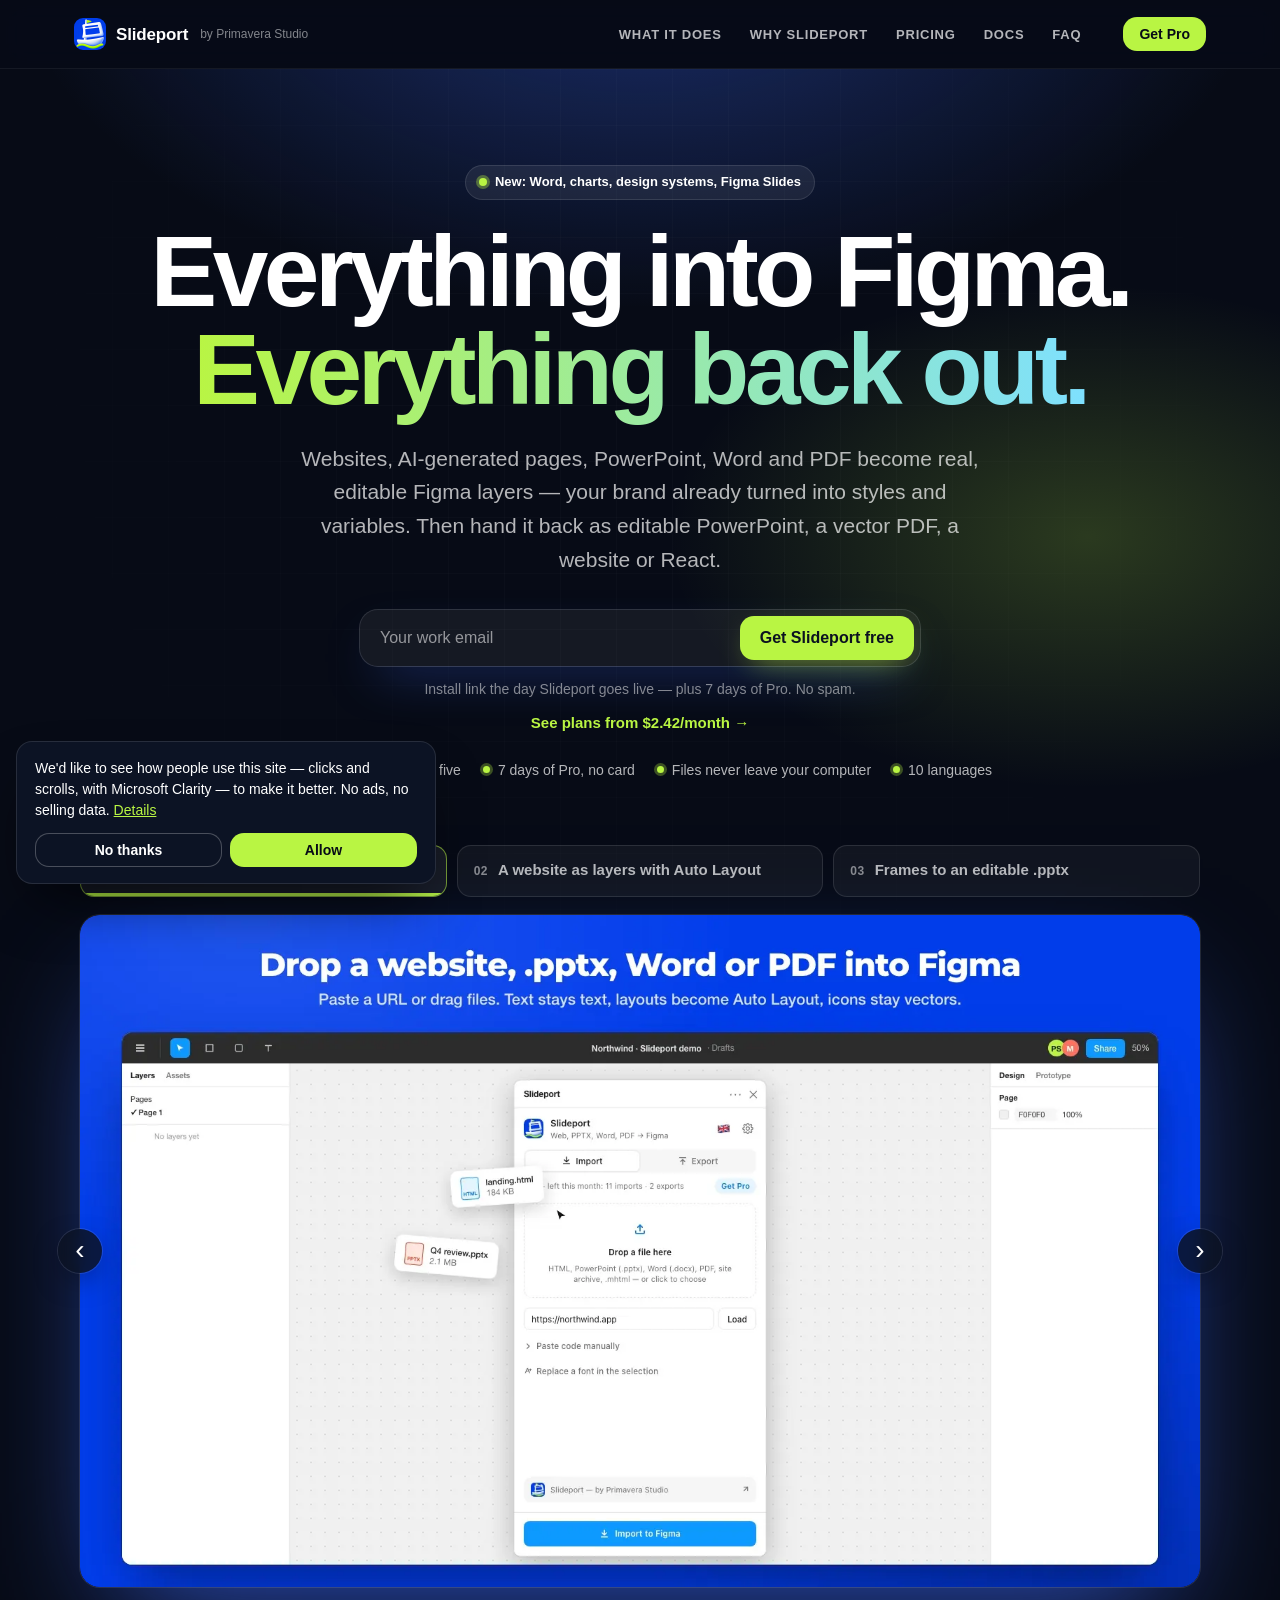
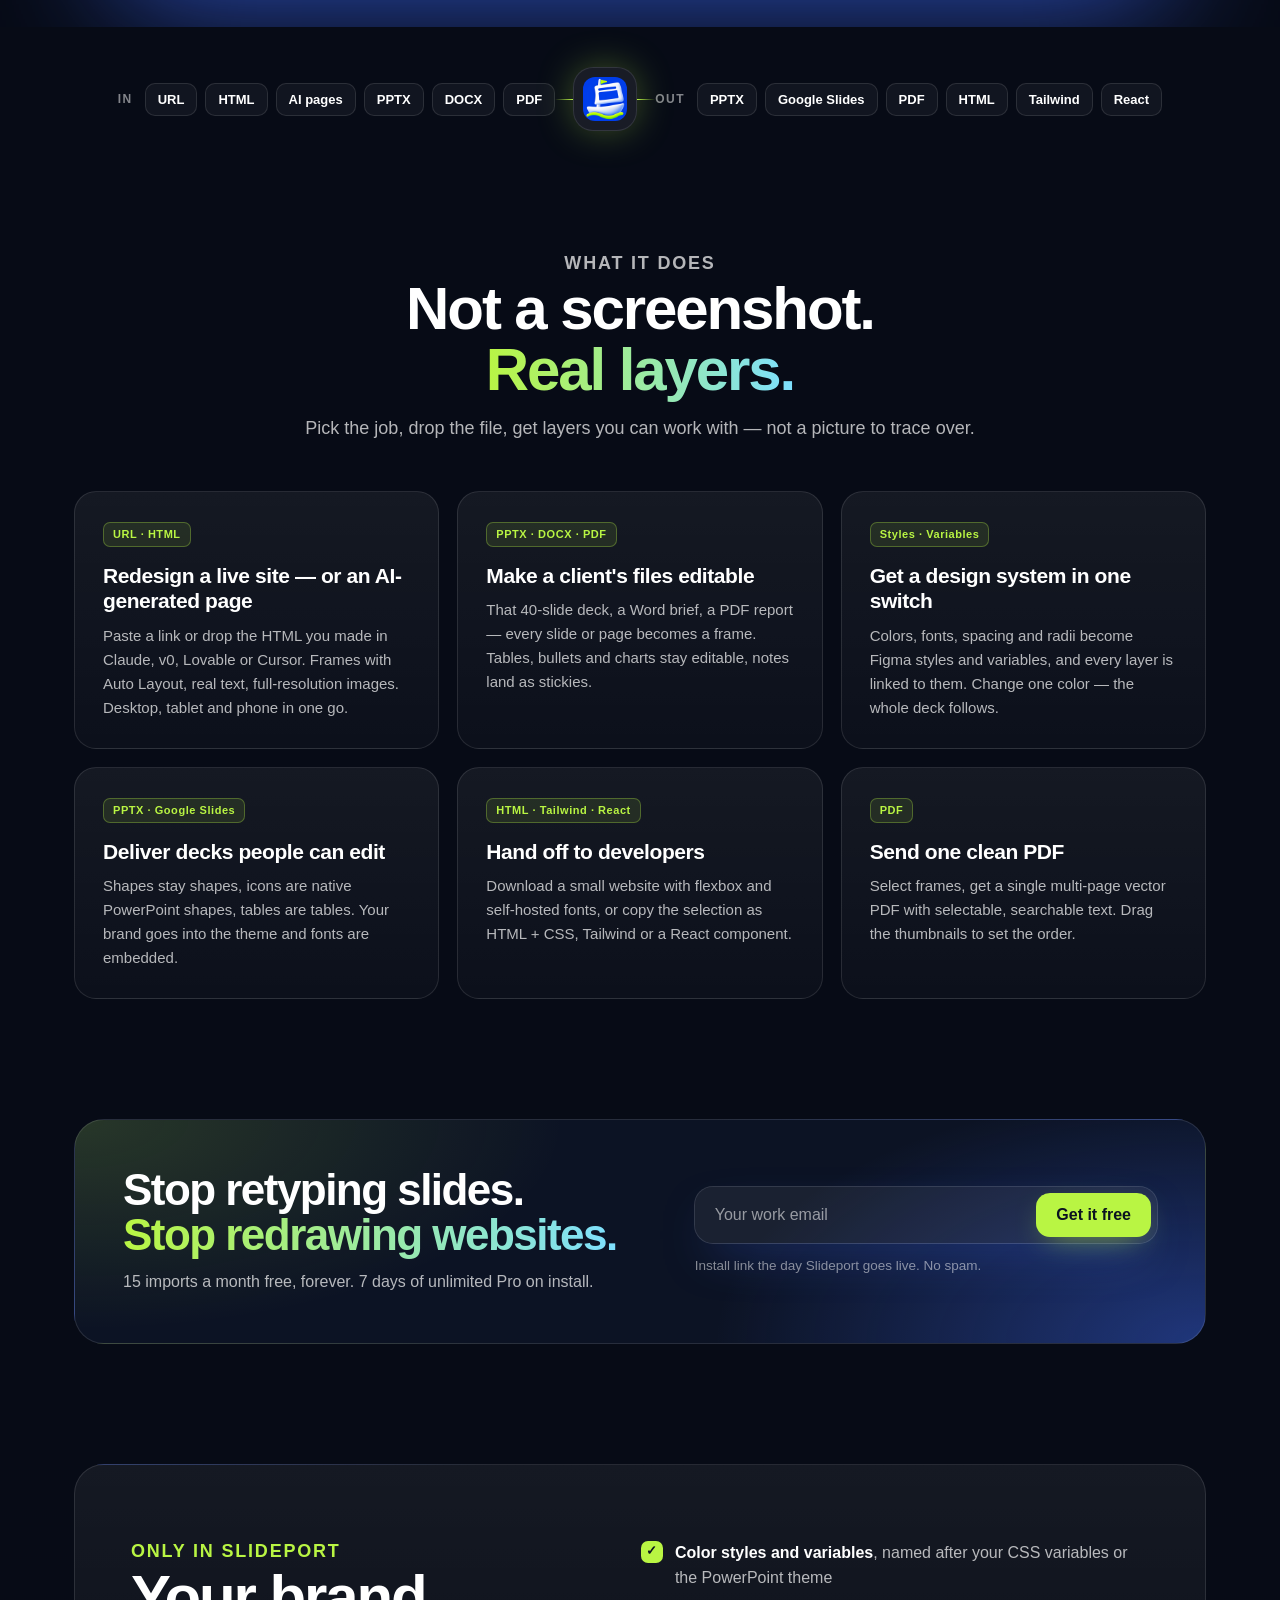
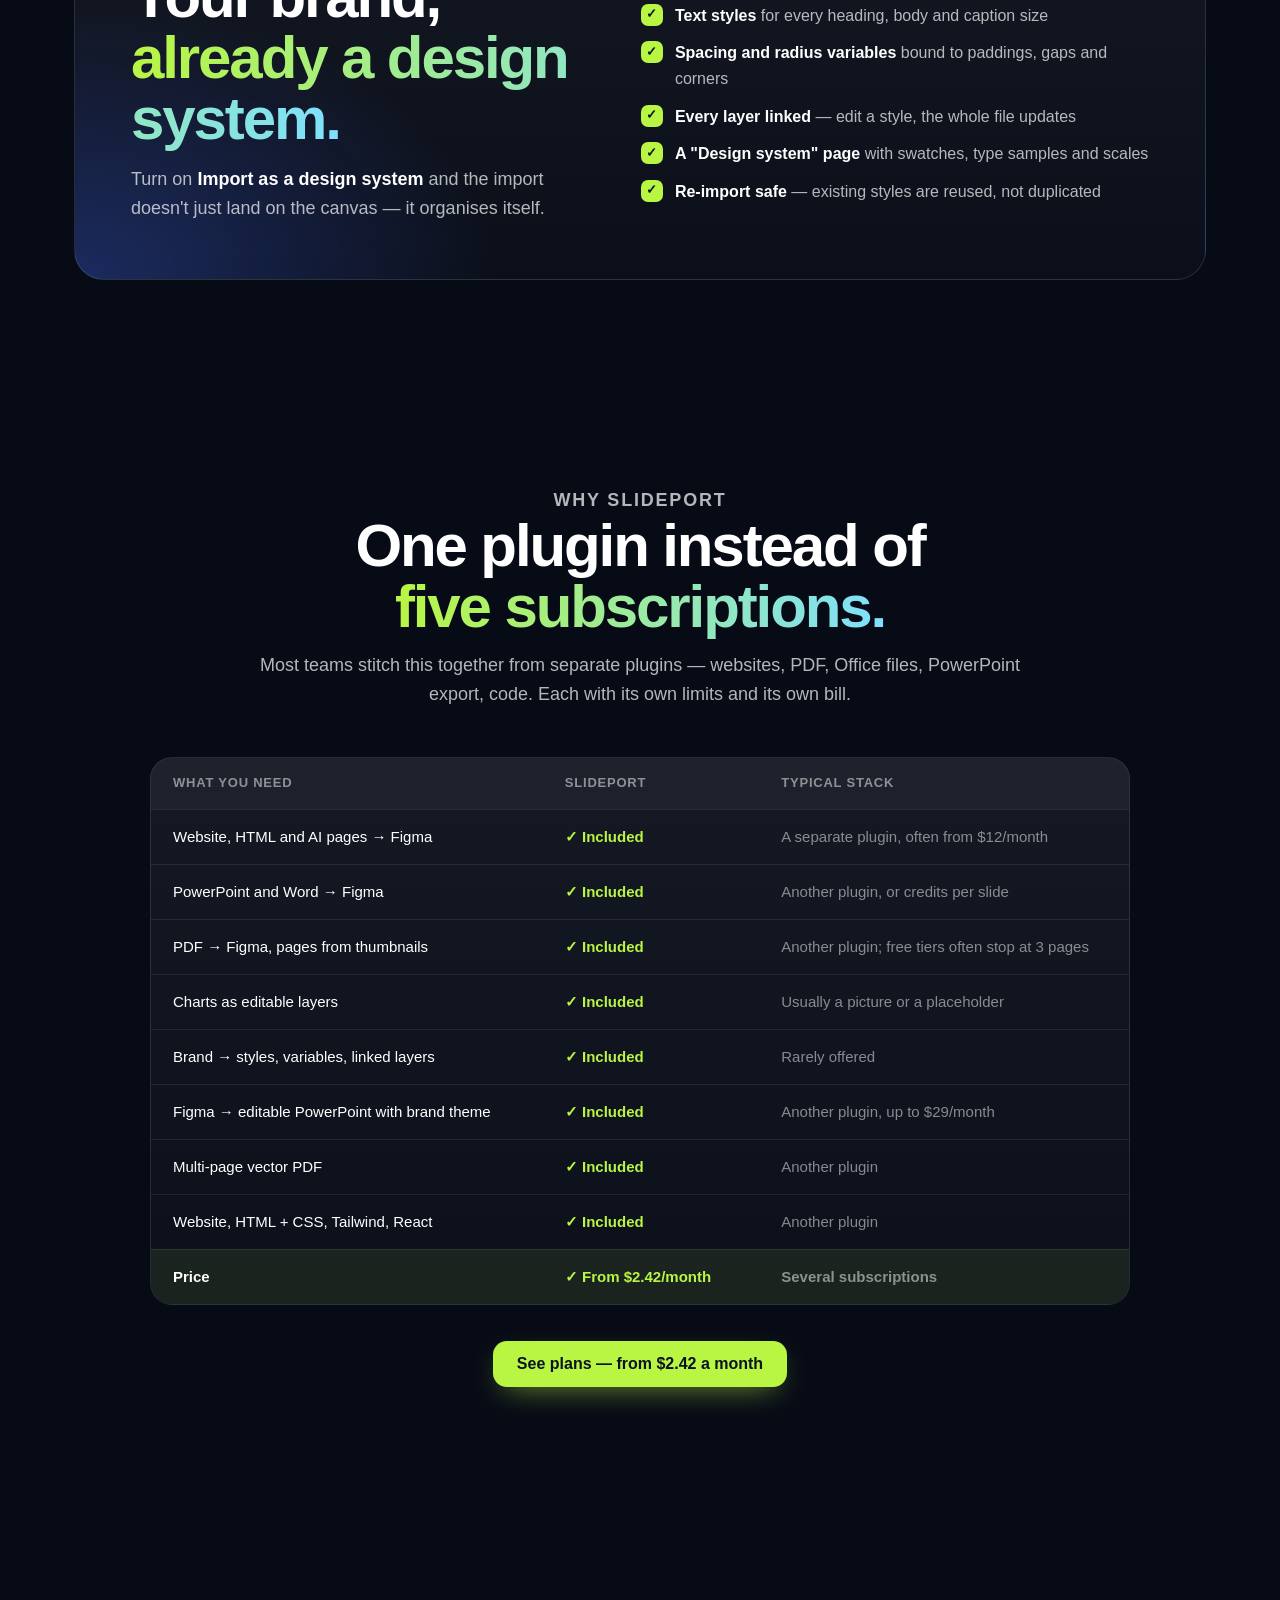
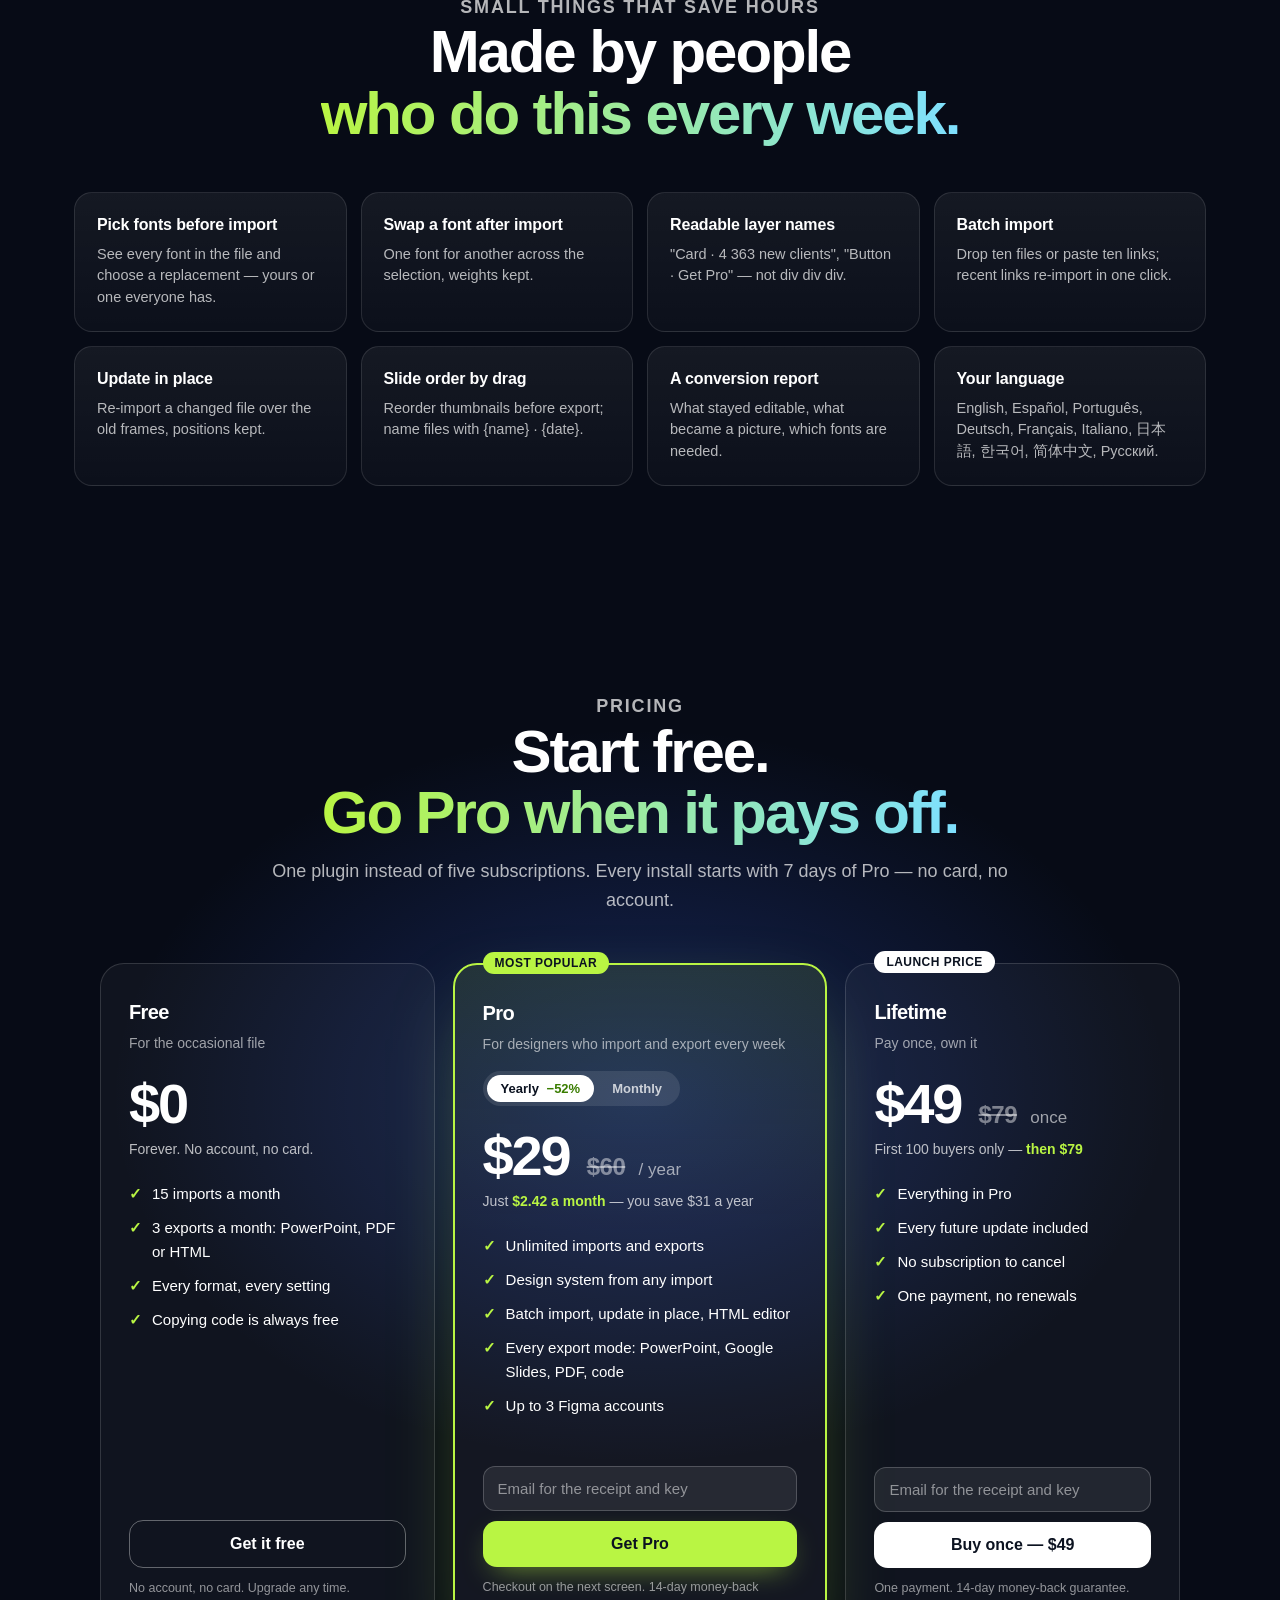
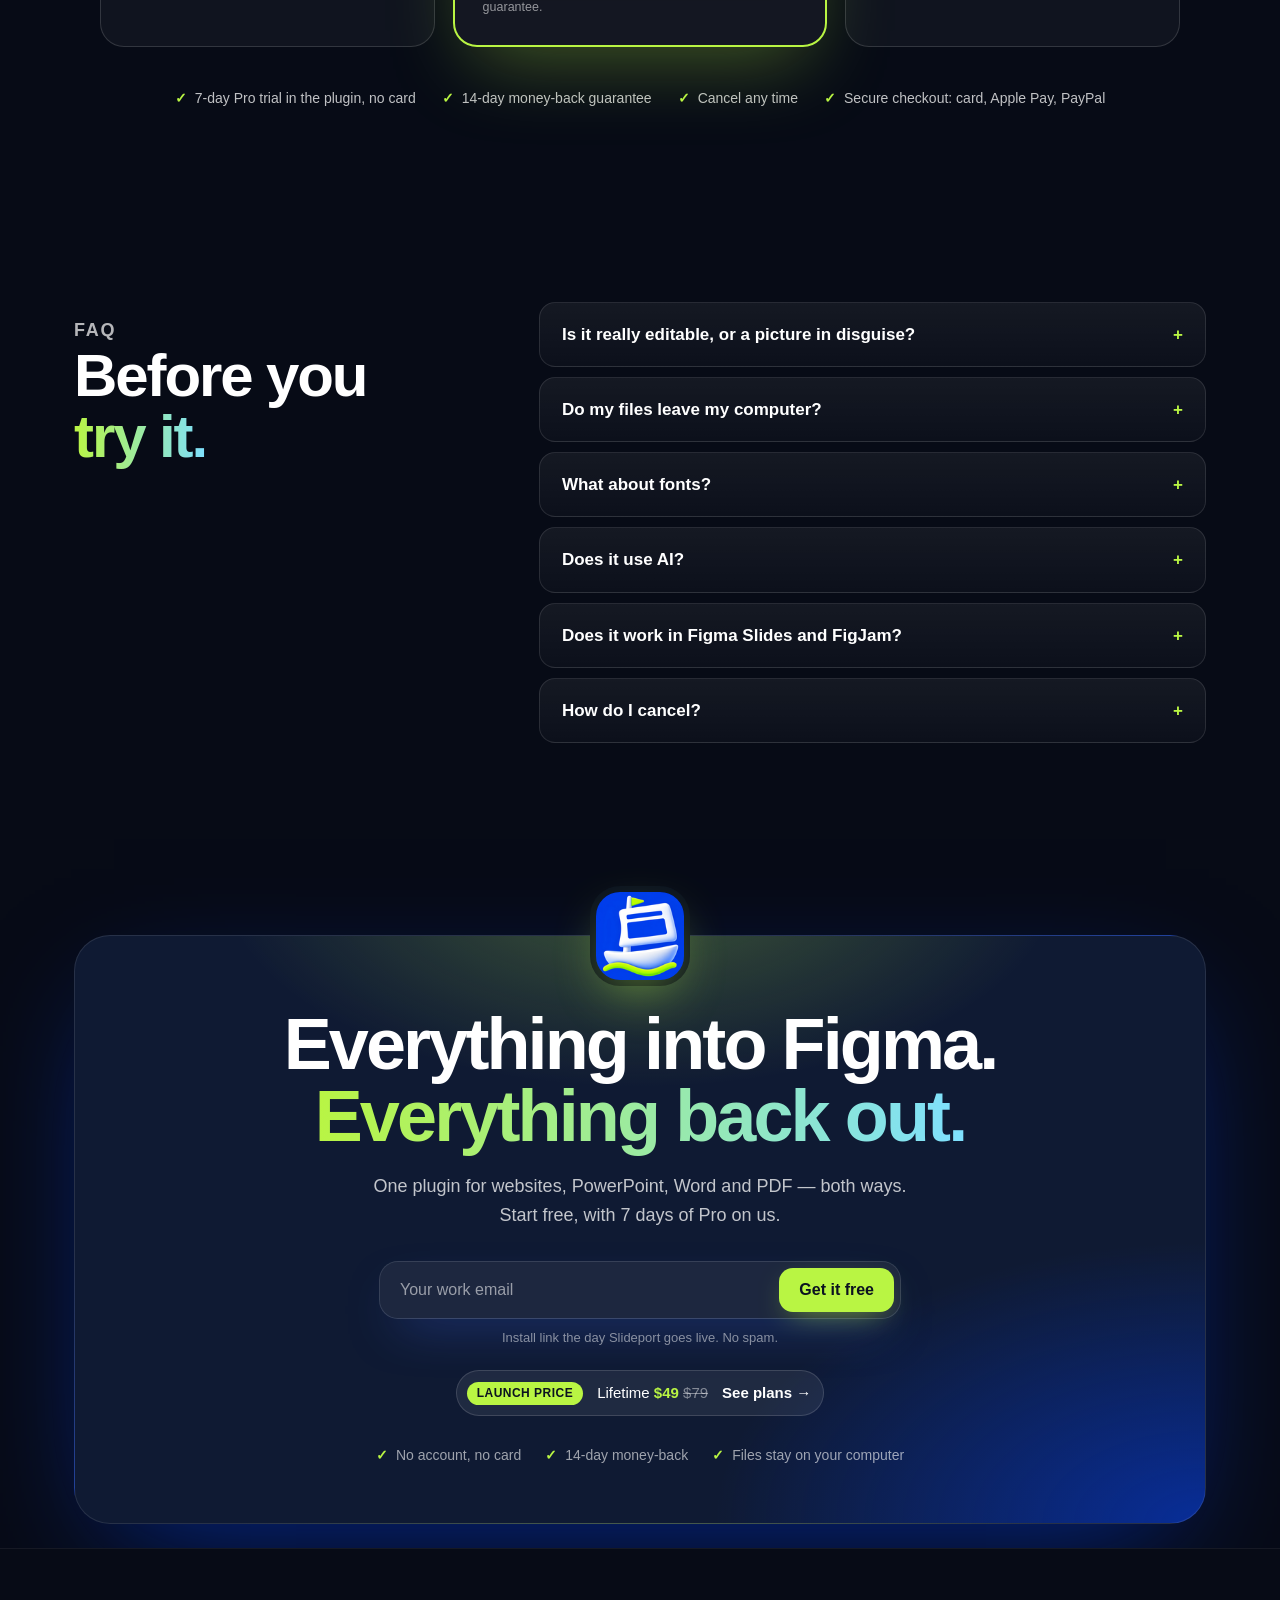
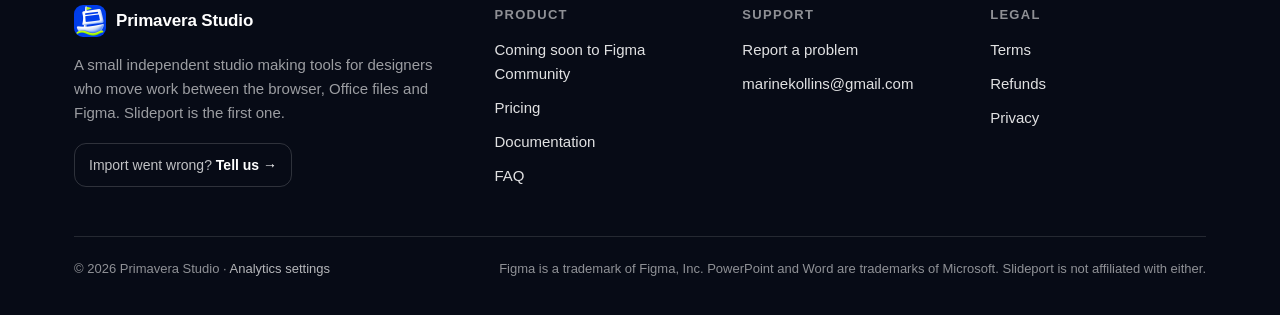
==== commit ba42d401: "Lighter screenshots: WebP in two sizes, first slide loads first, blue placeholder while loading Co-A" ====
--- a/index.html
+++ b/index.html
@@ -59,9 +59,9 @@
       </div>
       <div class="car-view">
         <div class="car-track" tabindex="0" aria-label="Screenshots, swipe or use arrow keys">
-          <figure><img src="assets/screenshot-1-import.jpg" alt="Slideport import tab in Figma" width="1600" height="960"></figure>
-          <figure><img src="assets/screenshot-2-website.jpg" alt="A website imported into Figma as layers" loading="lazy" width="1600" height="960"></figure>
-          <figure><img src="assets/screenshot-3-powerpoint.jpg" alt="Figma frames exported to PowerPoint" loading="lazy" width="1600" height="960"></figure>
+          <figure><img src="assets/screenshot-1-import.webp" srcset="assets/screenshot-1-import-900.webp 900w, assets/screenshot-1-import.webp 1600w" sizes="(max-width: 1000px) 100vw, 1100px" decoding="async" fetchpriority="high" alt="Slideport import tab in Figma" width="1600" height="960"></figure>
+          <figure><img src="assets/screenshot-2-website.webp" srcset="assets/screenshot-2-website-900.webp 900w, assets/screenshot-2-website.webp 1600w" sizes="(max-width: 1000px) 100vw, 1100px" decoding="async" fetchpriority="low" alt="A website imported into Figma as layers" width="1600" height="960"></figure>
+          <figure><img src="assets/screenshot-3-powerpoint.webp" srcset="assets/screenshot-3-powerpoint-900.webp 900w, assets/screenshot-3-powerpoint.webp 1600w" sizes="(max-width: 1000px) 100vw, 1100px" decoding="async" fetchpriority="low" alt="Figma frames exported to PowerPoint" width="1600" height="960"></figure>
         </div>
         <button type="button" class="car-arrow prev" aria-label="Previous">‹</button>
         <button type="button" class="car-arrow next" aria-label="Next">›</button>
--- a/styles.css
+++ b/styles.css
@@ -609,3 +609,7 @@
 .prose-dark section { padding: 28px 32px; margin-bottom: 18px; border-radius: 22px; border: 1px solid var(--glass-line); background: linear-gradient(180deg, rgba(255,255,255,.05), rgba(255,255,255,.02)); }
 @media (max-width: 640px) { .prose-dark section { padding: 22px 18px; } }
 @media (max-width: 640px) { .landing .hero { padding: 48px 0 24px; } .landing .section { padding: 64px 0; } .landing .section-head { margin-bottom: 32px; } .hero-shot { margin-top: 40px; } .landing .pill { font-size: 12px; } }
+/* while a screenshot loads, its slot already has the right shape and the blue of the picture, not a black hole */
+.car-track figure { aspect-ratio: 5 / 3; background: linear-gradient(180deg, #1f4ff0, #0f2fb8); border-radius: 20px; }
+.car-track img { height: 100%; object-fit: cover; }
+@media (max-width: 760px) { .car-track figure { border-radius: 14px; } }
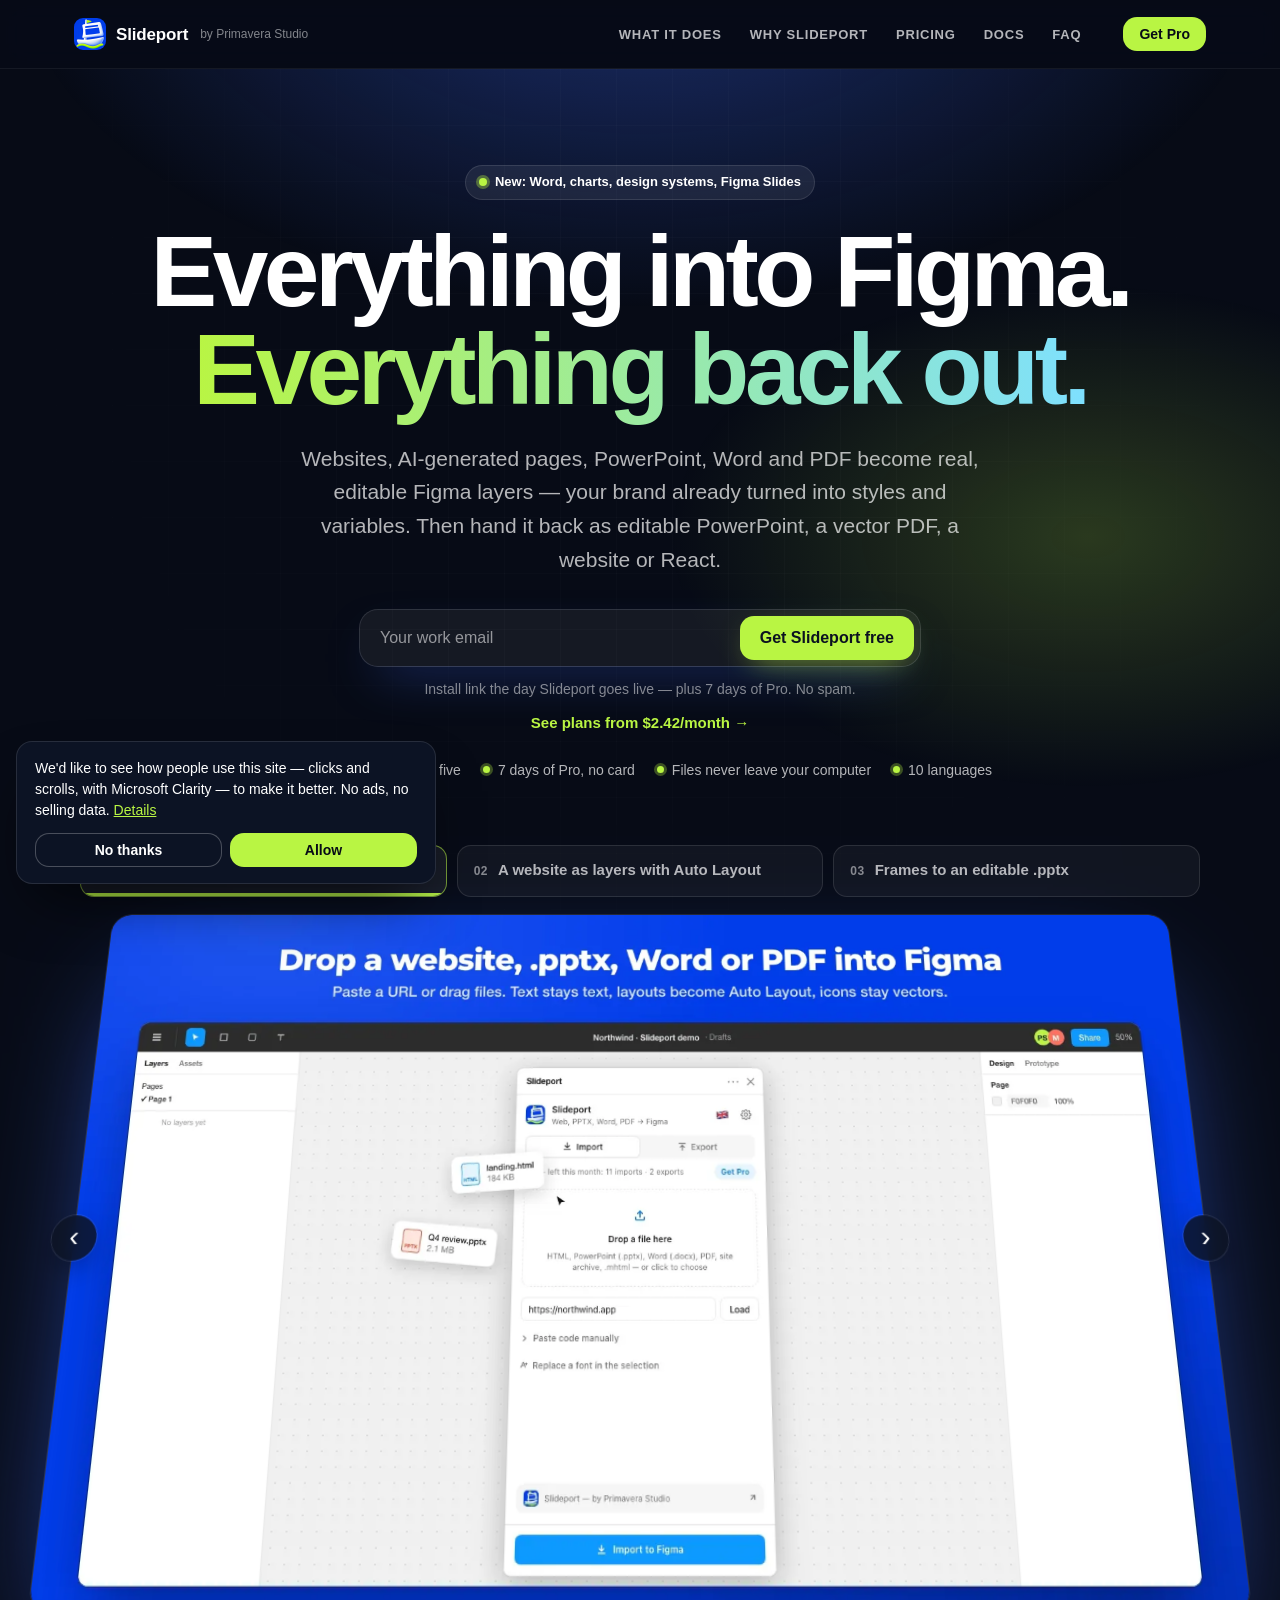
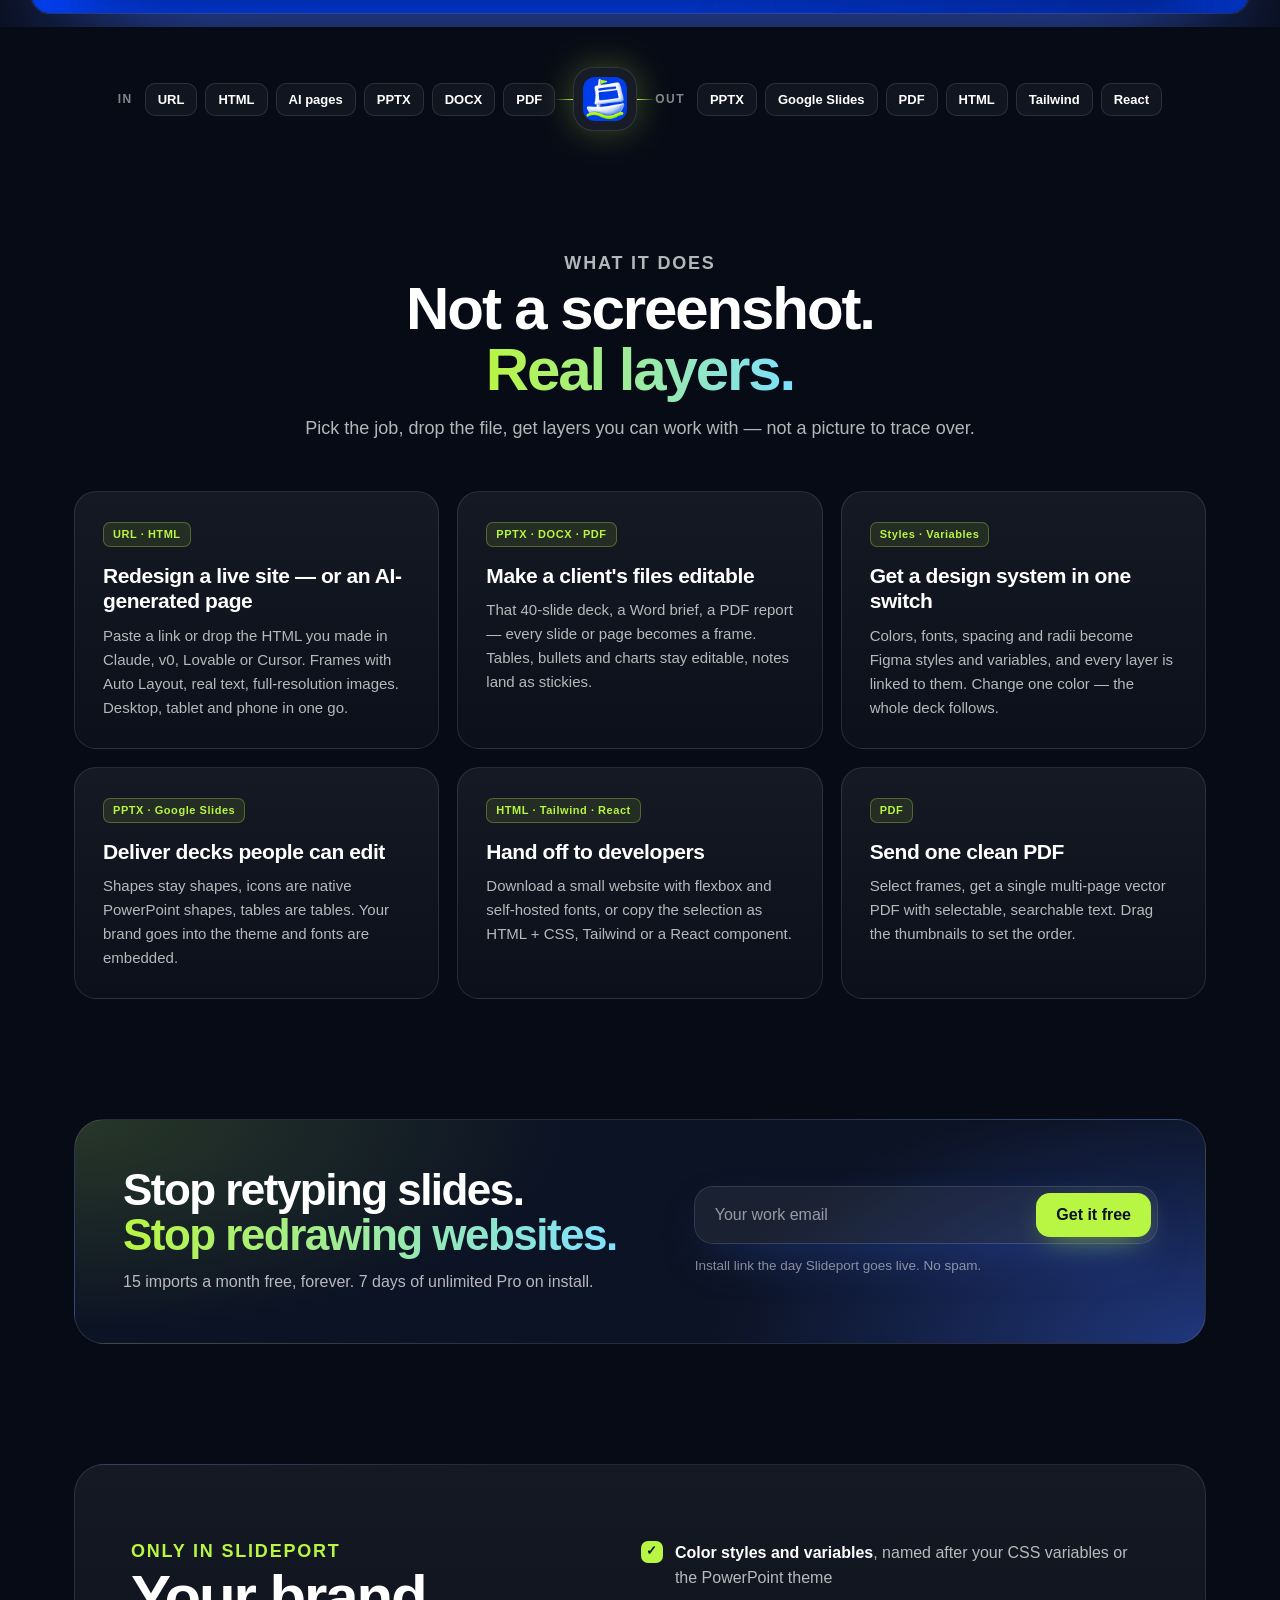
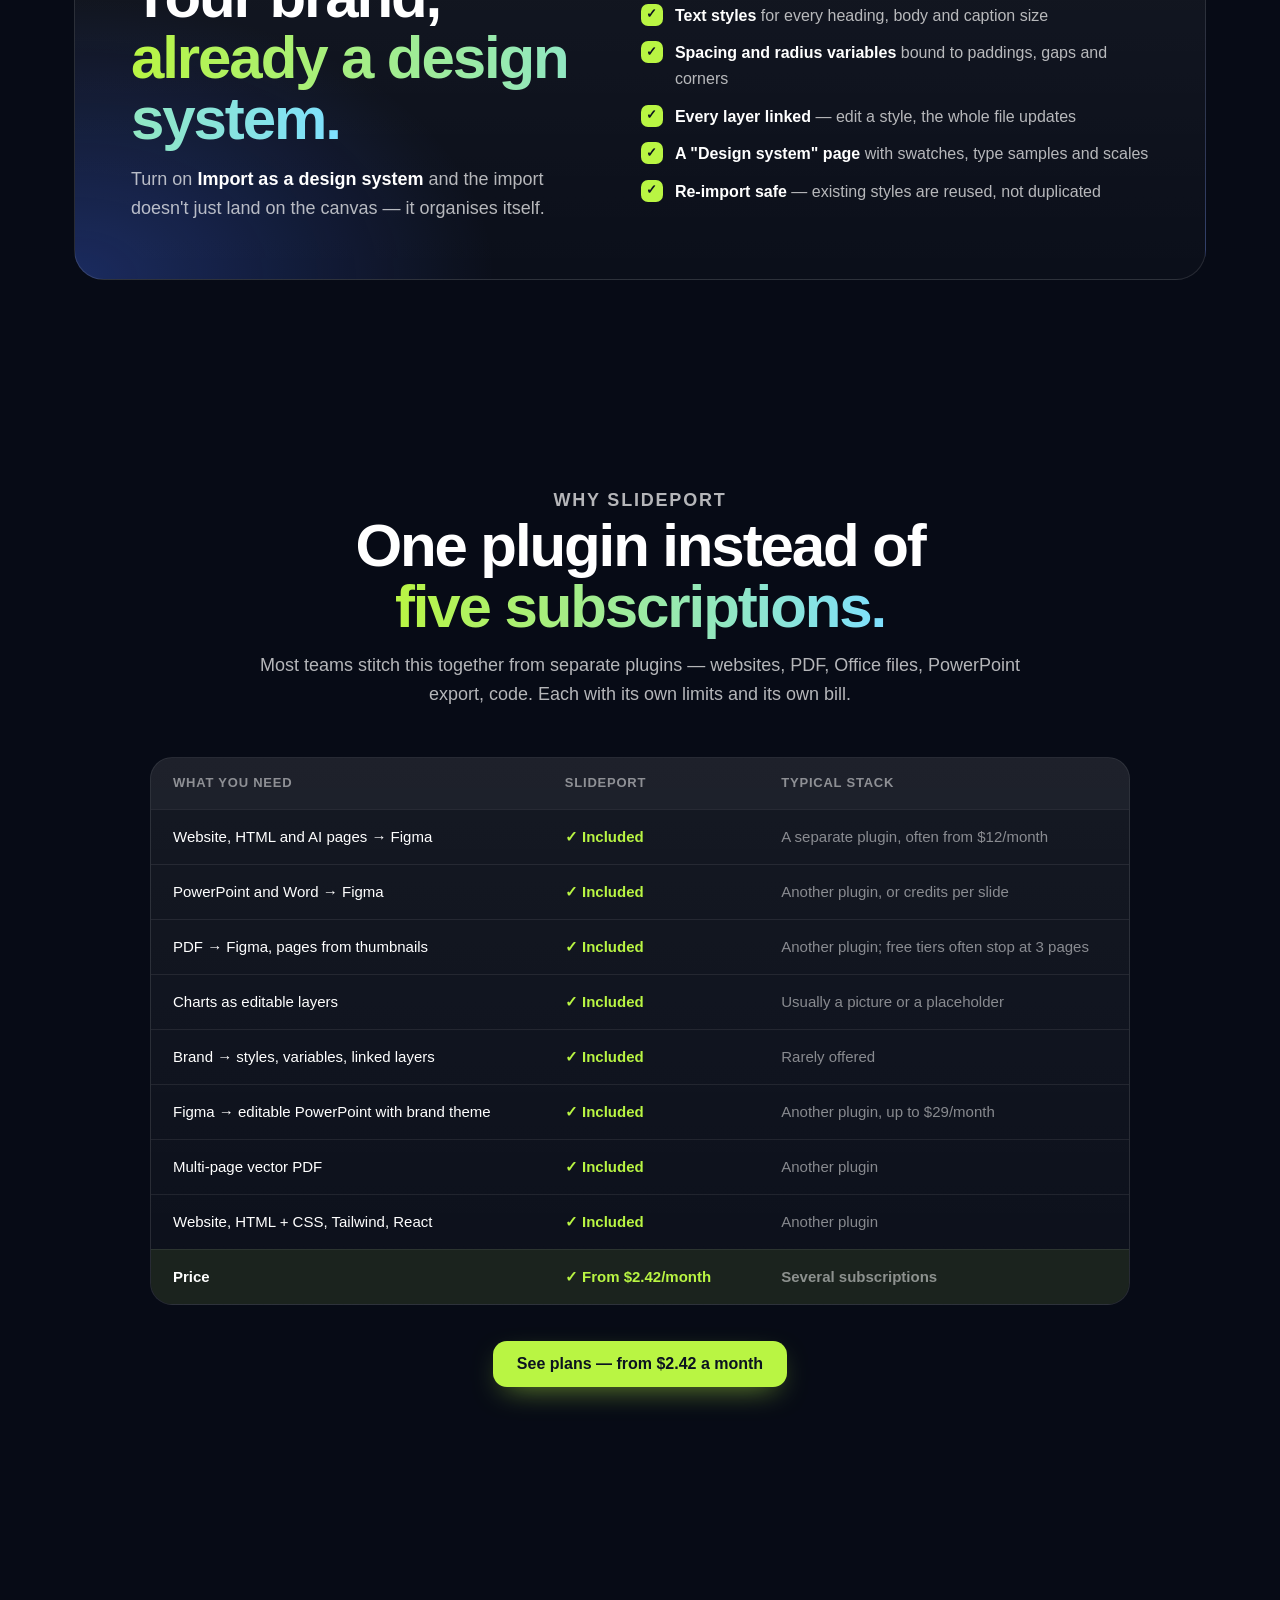
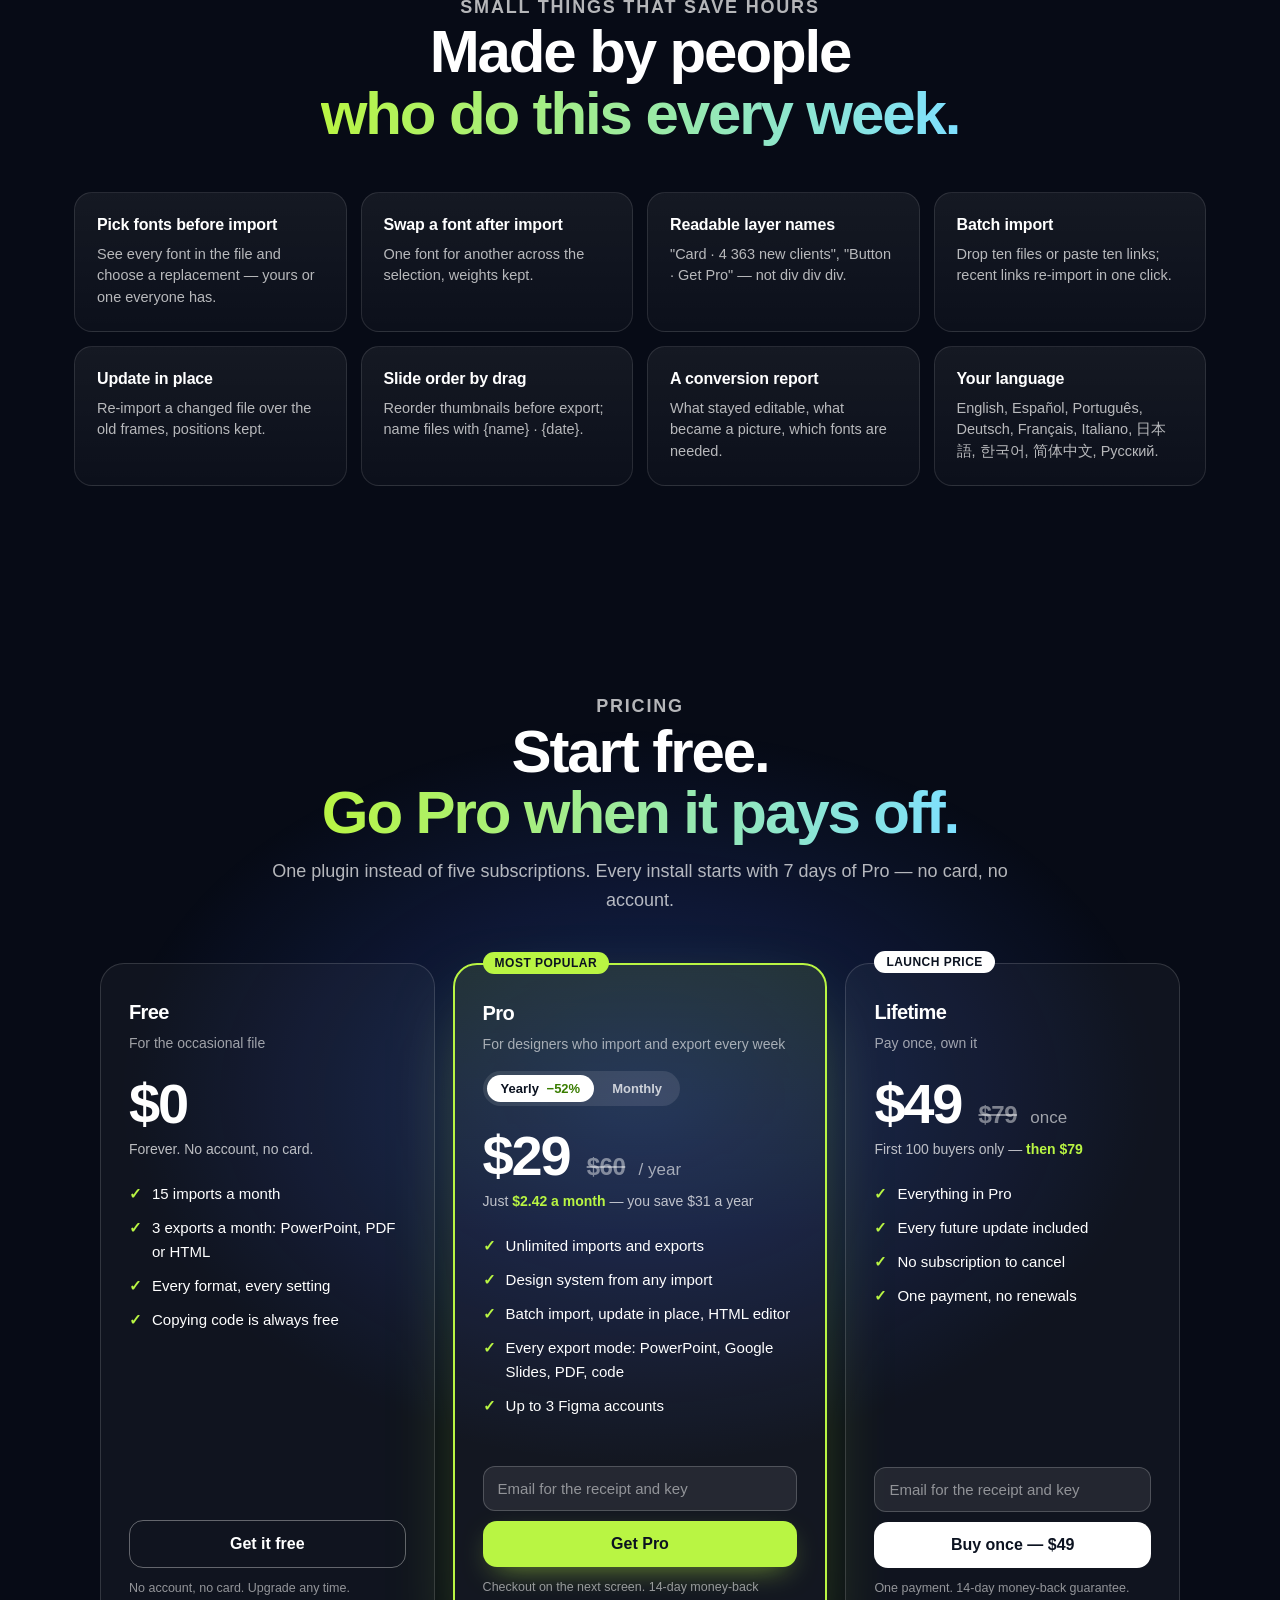
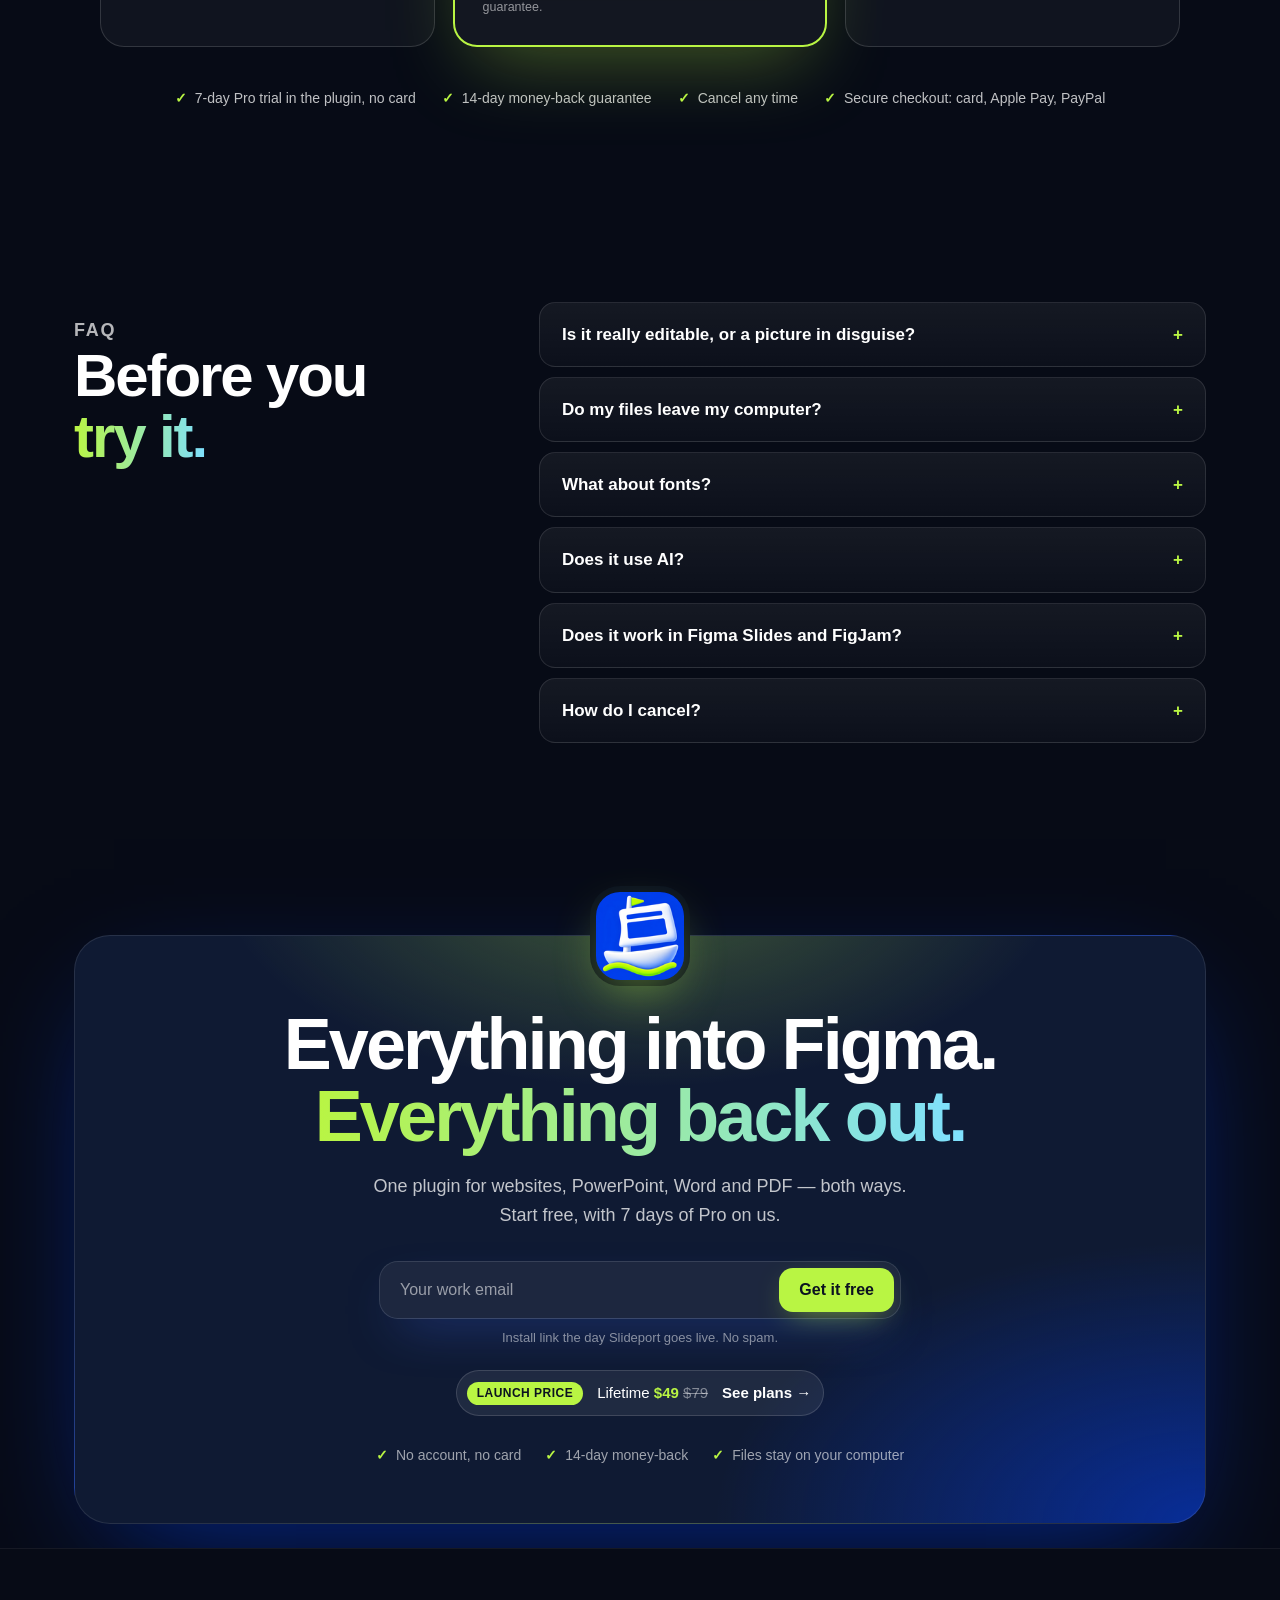
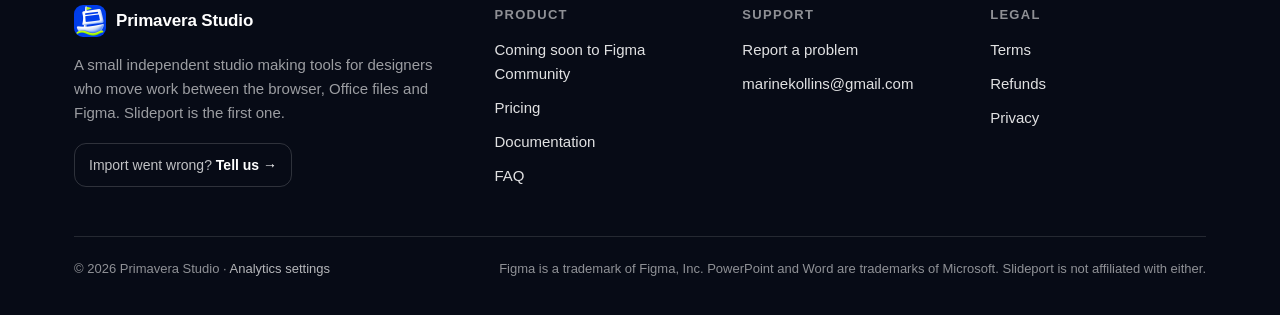
==== commit fff95941: "Version tags on site.js and styles.css so browsers pick up updates at once Co-Authored-By: Claude Op" ====
--- a/index.html
+++ b/index.html
@@ -15,7 +15,7 @@
 <link rel="preconnect" href="https://fonts.googleapis.com">
 <link rel="preconnect" href="https://fonts.gstatic.com" crossorigin>
 <link href="https://fonts.googleapis.com/css2?family=Inter:wght@400;500;600;700;800&family=Inter+Tight:wght@700;800&display=swap" rel="stylesheet">
-<link rel="stylesheet" href="styles.css">
+<link rel="stylesheet" href="styles.css?v=94a0eb7a">
 </head>
 <body class="landing">
 
@@ -362,6 +362,6 @@
   </div>
 </footer>
 
-<script src="site.js"></script>
+<script src="site.js?v=94a0eb7a"></script>
 </body>
 </html>
--- a/styles.css
+++ b/styles.css
@@ -613,3 +613,42 @@
 .car-track figure { aspect-ratio: 5 / 3; background: linear-gradient(180deg, #1f4ff0, #0f2fb8); border-radius: 20px; }
 .car-track img { height: 100%; object-fit: cover; }
 @media (max-width: 760px) { .car-track figure { border-radius: 14px; } }
+
+/* cursor light (landing and pricing; mouse only) */
+.cursor-glow { position: fixed; left: 0; top: 0; pointer-events: none; opacity: 0; transition: opacity .3s; will-change: transform; }
+.has-cursor .cursor-glow { opacity: 1; }
+.cursor-glow { z-index: 0; width: 640px; height: 640px; margin: -320px 0 0 -320px; border-radius: 50%;
+  background: radial-gradient(circle, rgba(185,245,67,.10), rgba(126,224,255,.05) 35%, transparent 65%); }
+/* keep content above the light */
+.landing .nav, .landing .launch-bar, .landing header, .landing section, .landing footer { position: relative; z-index: 1; }
+.landing .nav { z-index: 10; position: sticky; }
+
+/* card spotlight: a lime glow inside the card and on its edge, where the mouse is */
+.spot { position: relative; isolation: isolate; }
+.spot::after { content: ""; position: absolute; inset: -1px; border-radius: inherit; pointer-events: none; opacity: 0; transition: opacity .3s; z-index: -1;
+  background: radial-gradient(360px circle at var(--mx, 50%) var(--my, 50%), rgba(185,245,67,.10), transparent 60%); }
+.spot::before { content: ""; position: absolute; inset: -1px; border-radius: inherit; padding: 1px; pointer-events: none; opacity: 0; transition: opacity .3s;
+  background: radial-gradient(260px circle at var(--mx, 50%) var(--my, 50%), rgba(185,245,67,.85), rgba(126,224,255,.35) 40%, transparent 70%);
+  -webkit-mask: linear-gradient(#000 0 0) content-box, linear-gradient(#000 0 0); -webkit-mask-composite: xor; mask-composite: exclude; }
+.spot:hover::before, .spot:hover::after { opacity: 1; }
+
+/* reveal on scroll */
+.reveal { opacity: 0; transform: translateY(28px); transition: opacity .7s cubic-bezier(.2,.7,.2,1) var(--d, 0ms), transform .7s cubic-bezier(.2,.7,.2,1) var(--d, 0ms); }
+.reveal.in { opacity: 1; transform: none; }
+.landing .job.reveal.in:hover { transform: translateY(-4px); transition-delay: 0ms; }
+
+/* hero shot tilt */
+.hero-shot .car-view { transform-origin: 50% 0; will-change: transform; transition: transform .1s linear; }
+
+/* click: soft glow + two faint rings, slow ease-out */
+.click-burst { position: fixed; z-index: 70; width: 0; height: 0; pointer-events: none; }
+.click-burst i { position: absolute; left: -40px; top: -40px; width: 80px; height: 80px; border-radius: 50%;
+  background: radial-gradient(circle, rgba(185,245,67,.28), rgba(126,224,255,.10) 45%, transparent 70%); animation: burst-glow .9s cubic-bezier(.16,1,.3,1) forwards; }
+.click-burst b { position: absolute; left: -20px; top: -20px; width: 40px; height: 40px; border-radius: 50%;
+  border: 1px solid rgba(185,245,67,.45); box-shadow: 0 0 12px rgba(185,245,67,.25), inset 0 0 8px rgba(126,224,255,.15); animation: burst-ring 1.1s cubic-bezier(.16,1,.3,1) forwards; }
+.click-burst b + b { border-color: rgba(126,224,255,.35); animation-delay: .12s; opacity: 0; }
+@keyframes burst-glow { from { transform: scale(.3); opacity: 1; } to { transform: scale(1.6); opacity: 0; } }
+@keyframes burst-ring { 0% { transform: scale(.2); opacity: .9; } 100% { transform: scale(2.6); opacity: 0; } }
+/* while the page has collapsed, falling blocks are not cut off by their section */
+.collapsed .landing .hero, .collapsed .finale { overflow: visible; }
+.collapsed .landing header, .collapsed .landing section, .collapsed .landing footer, .collapsed .hero > .wrap { z-index: auto; }
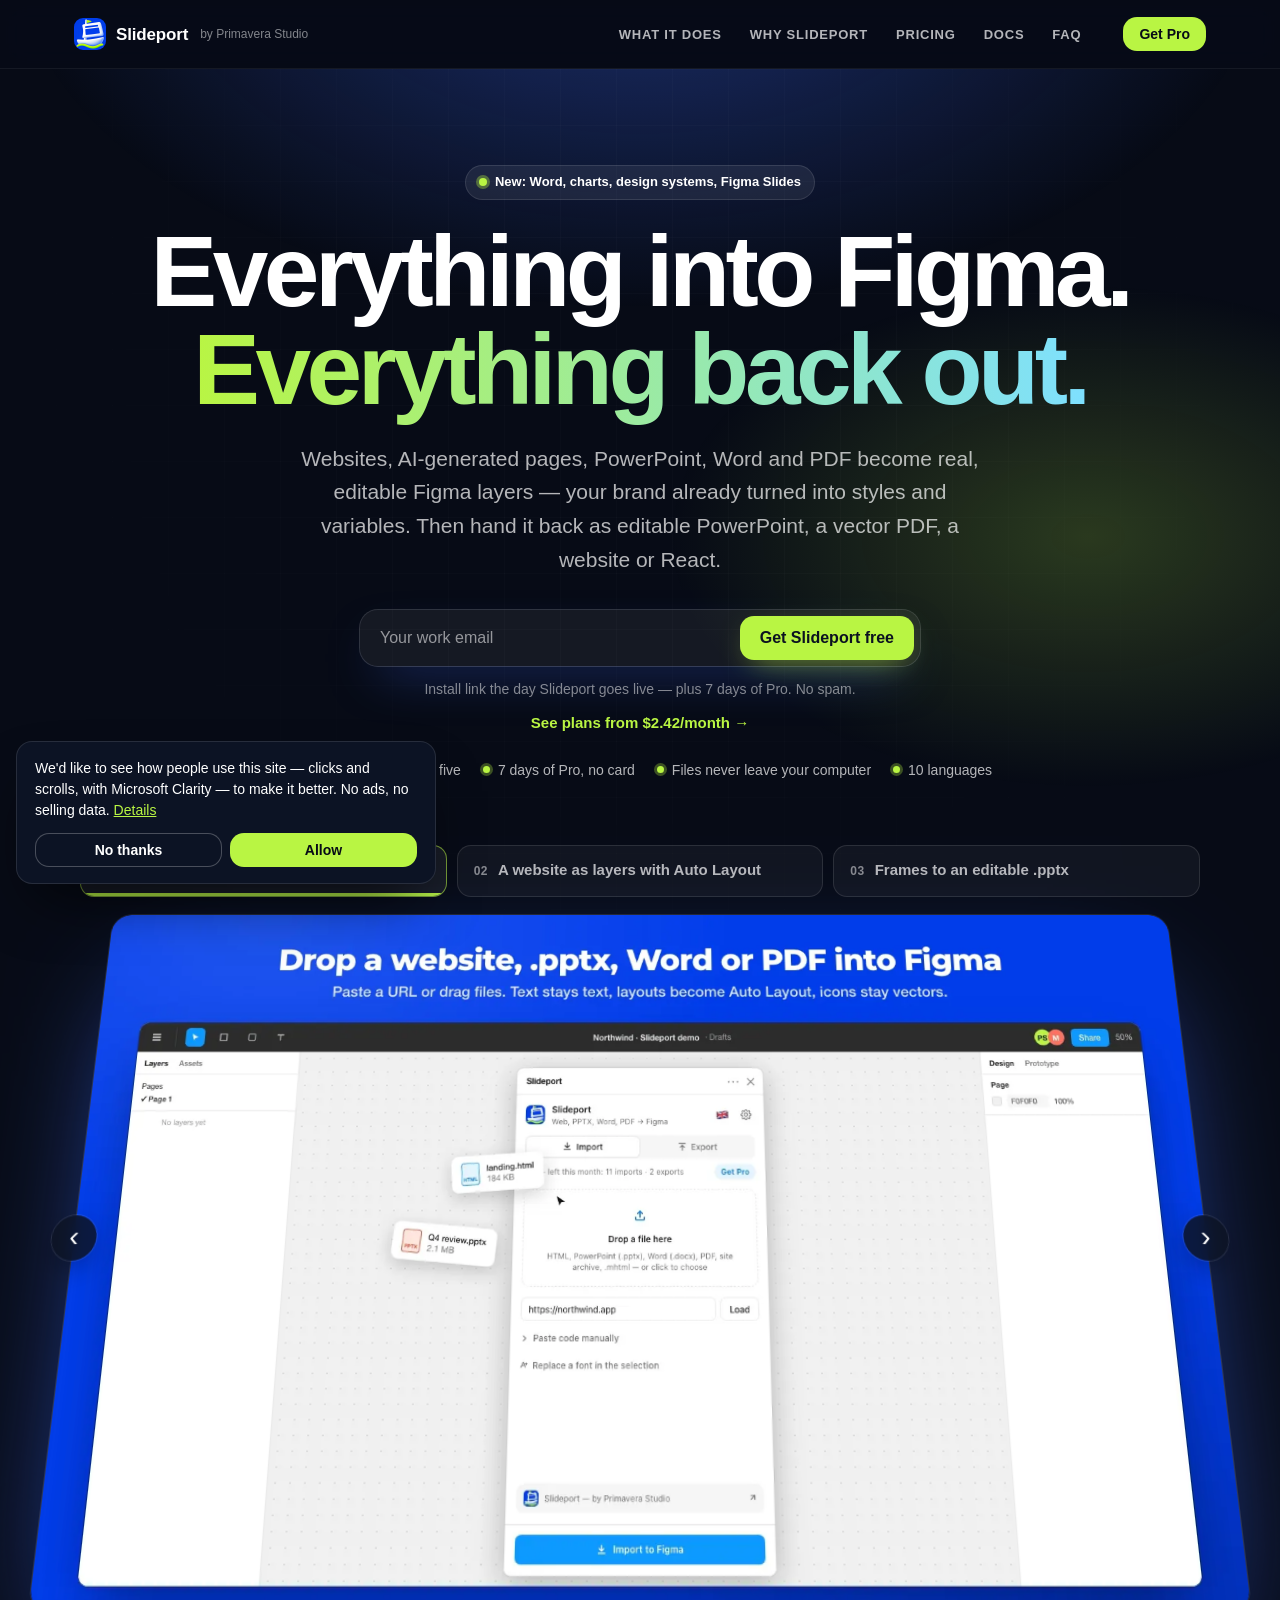
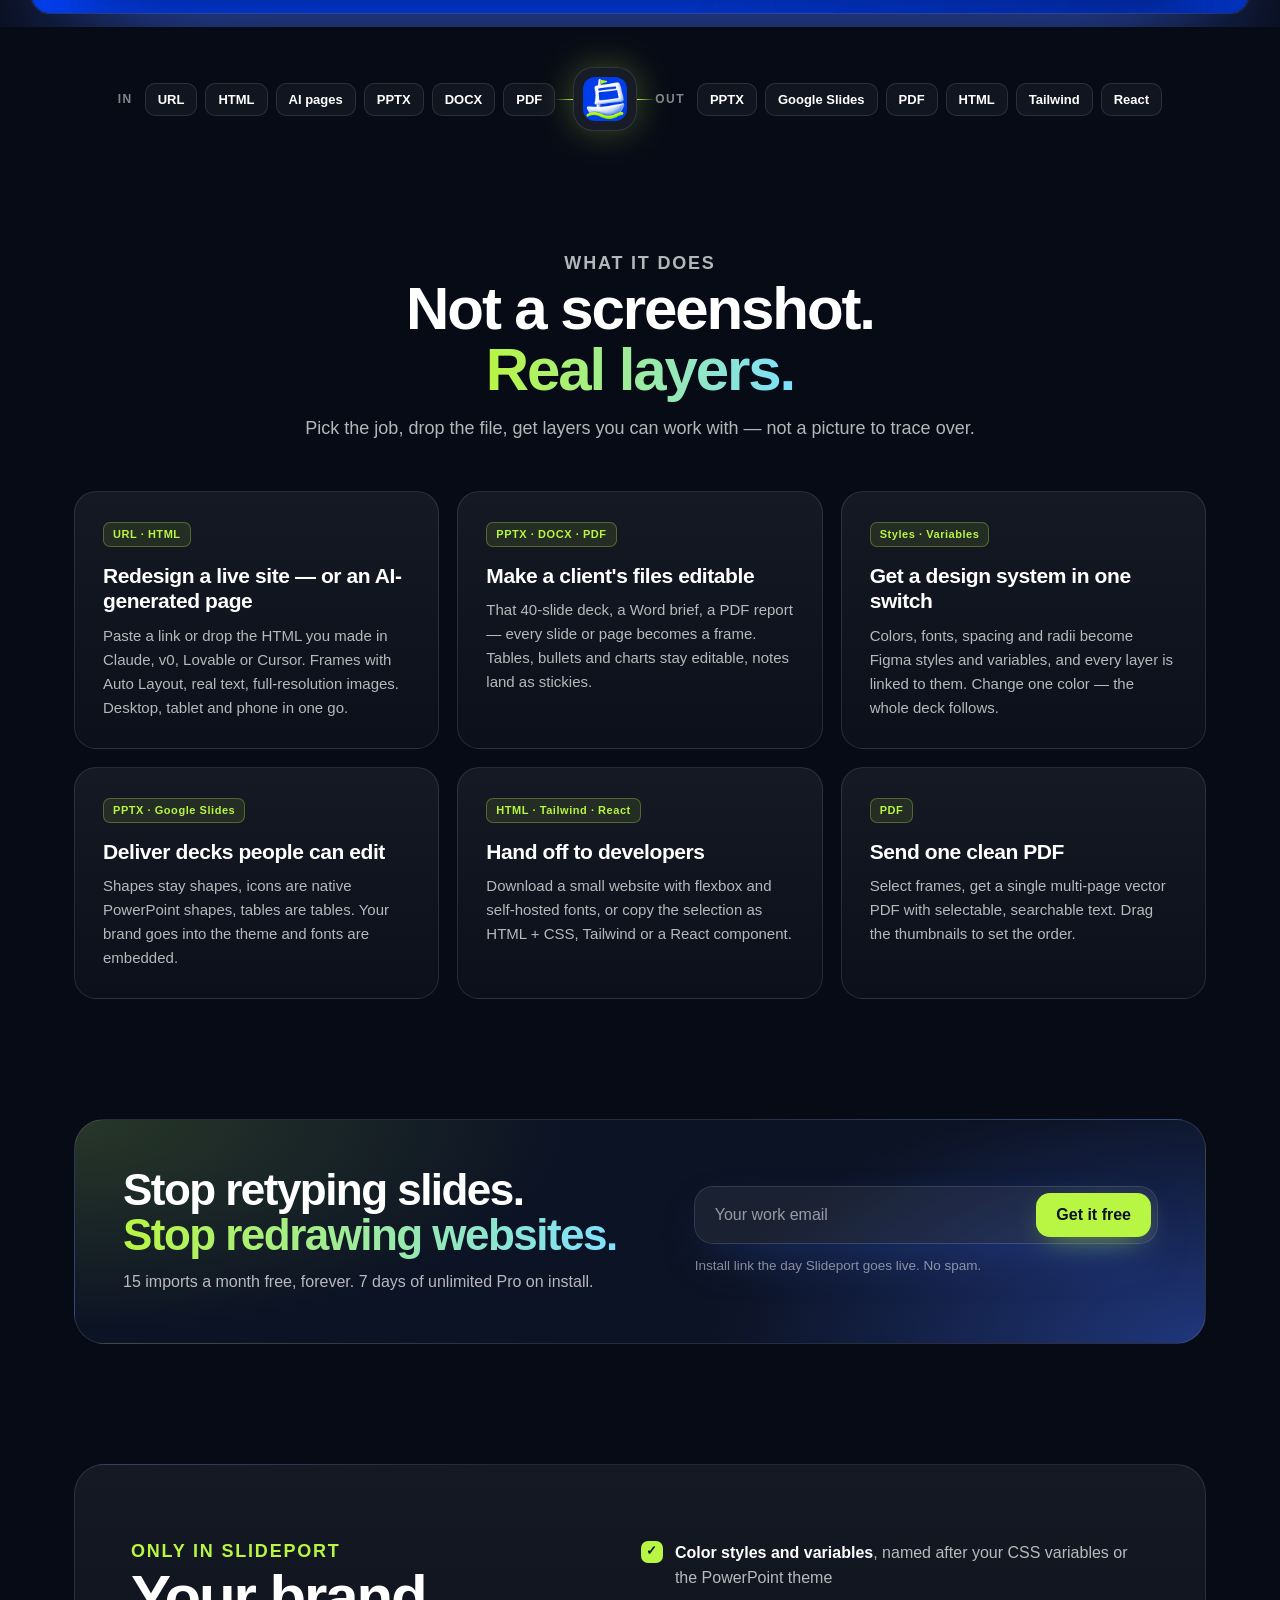
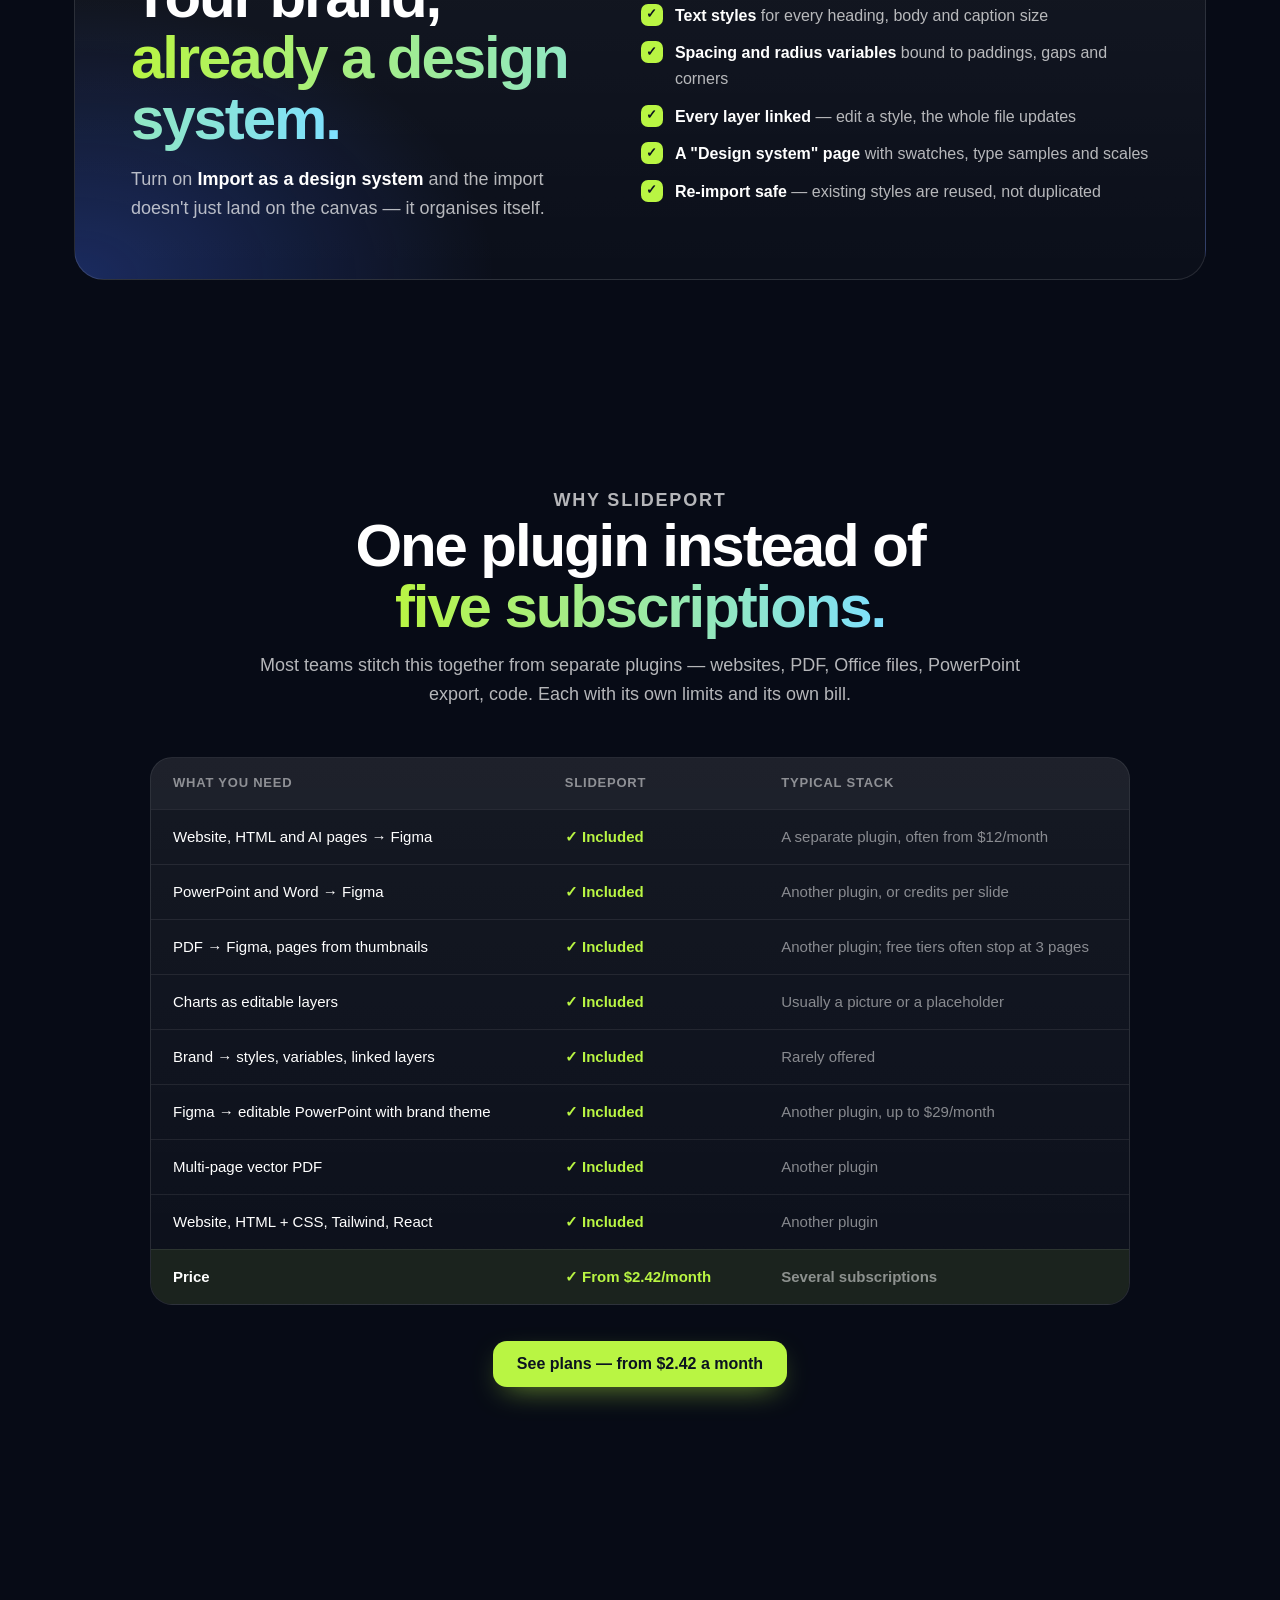
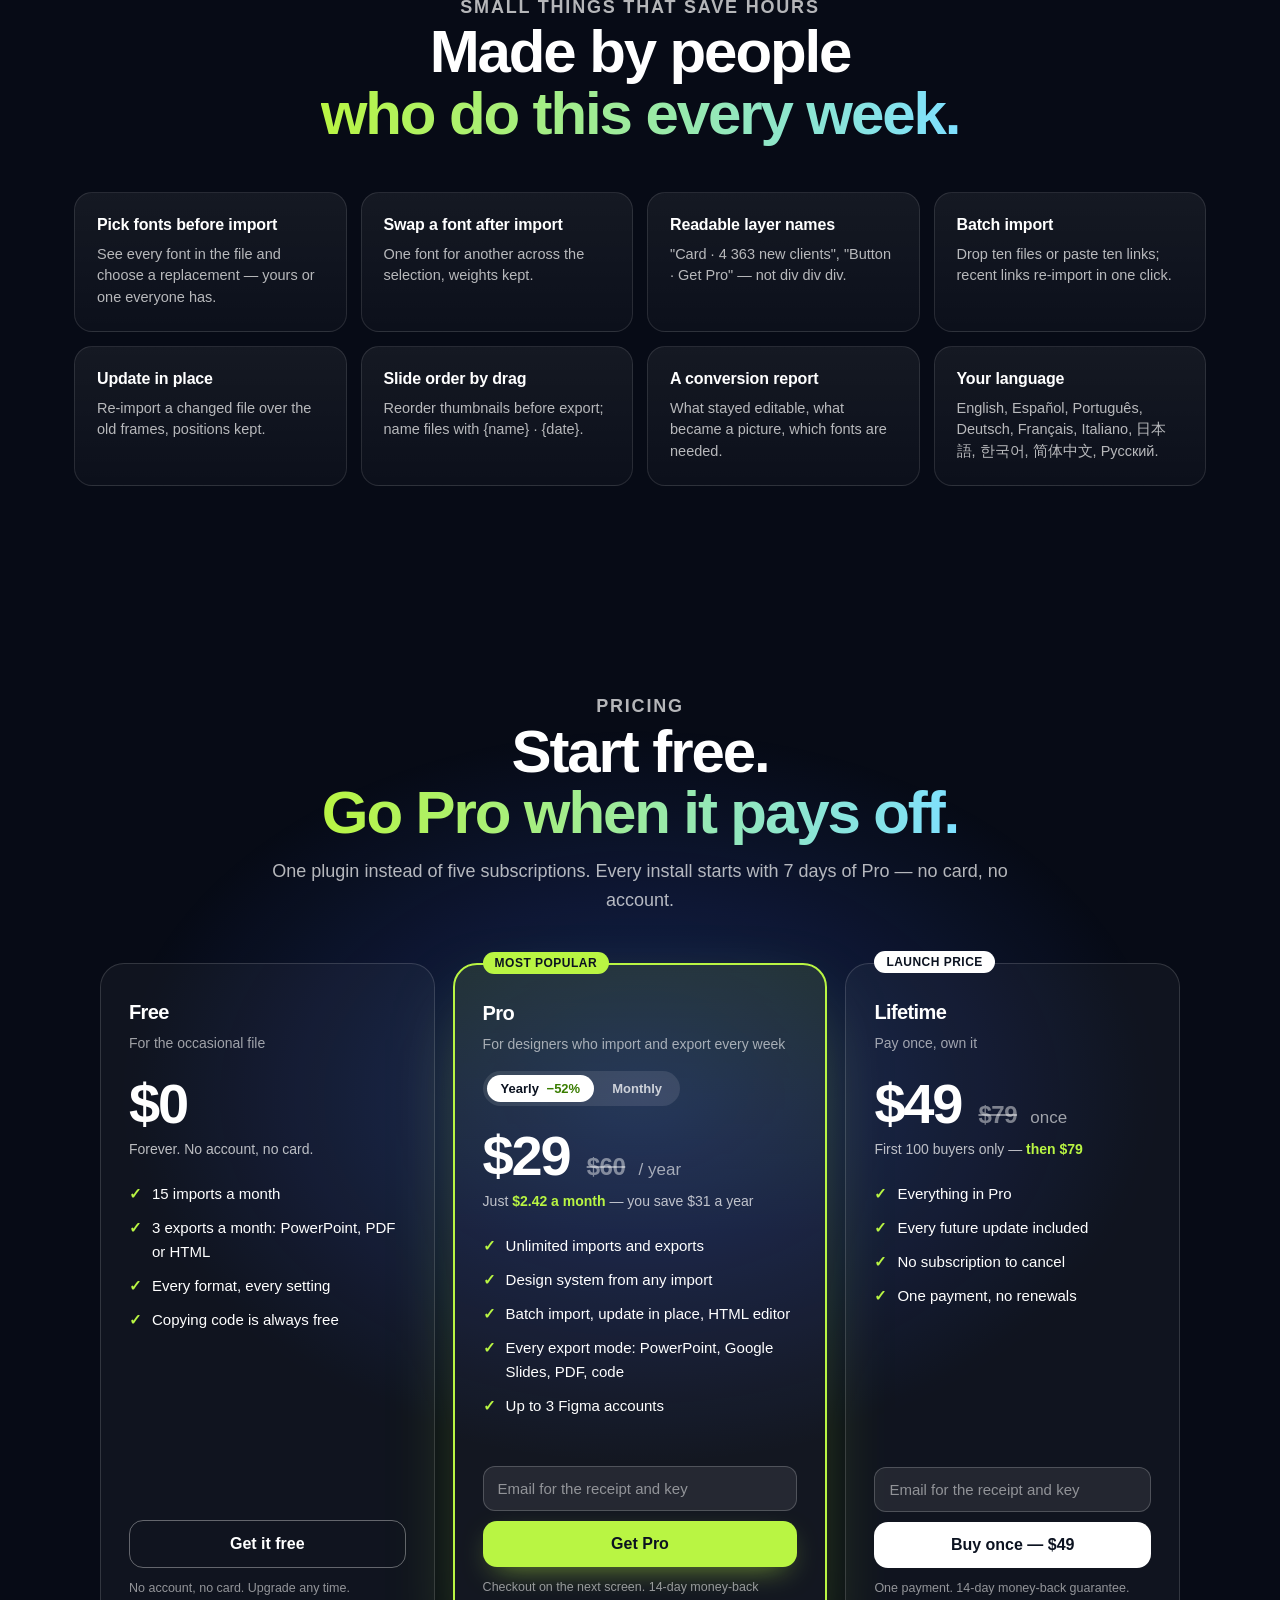
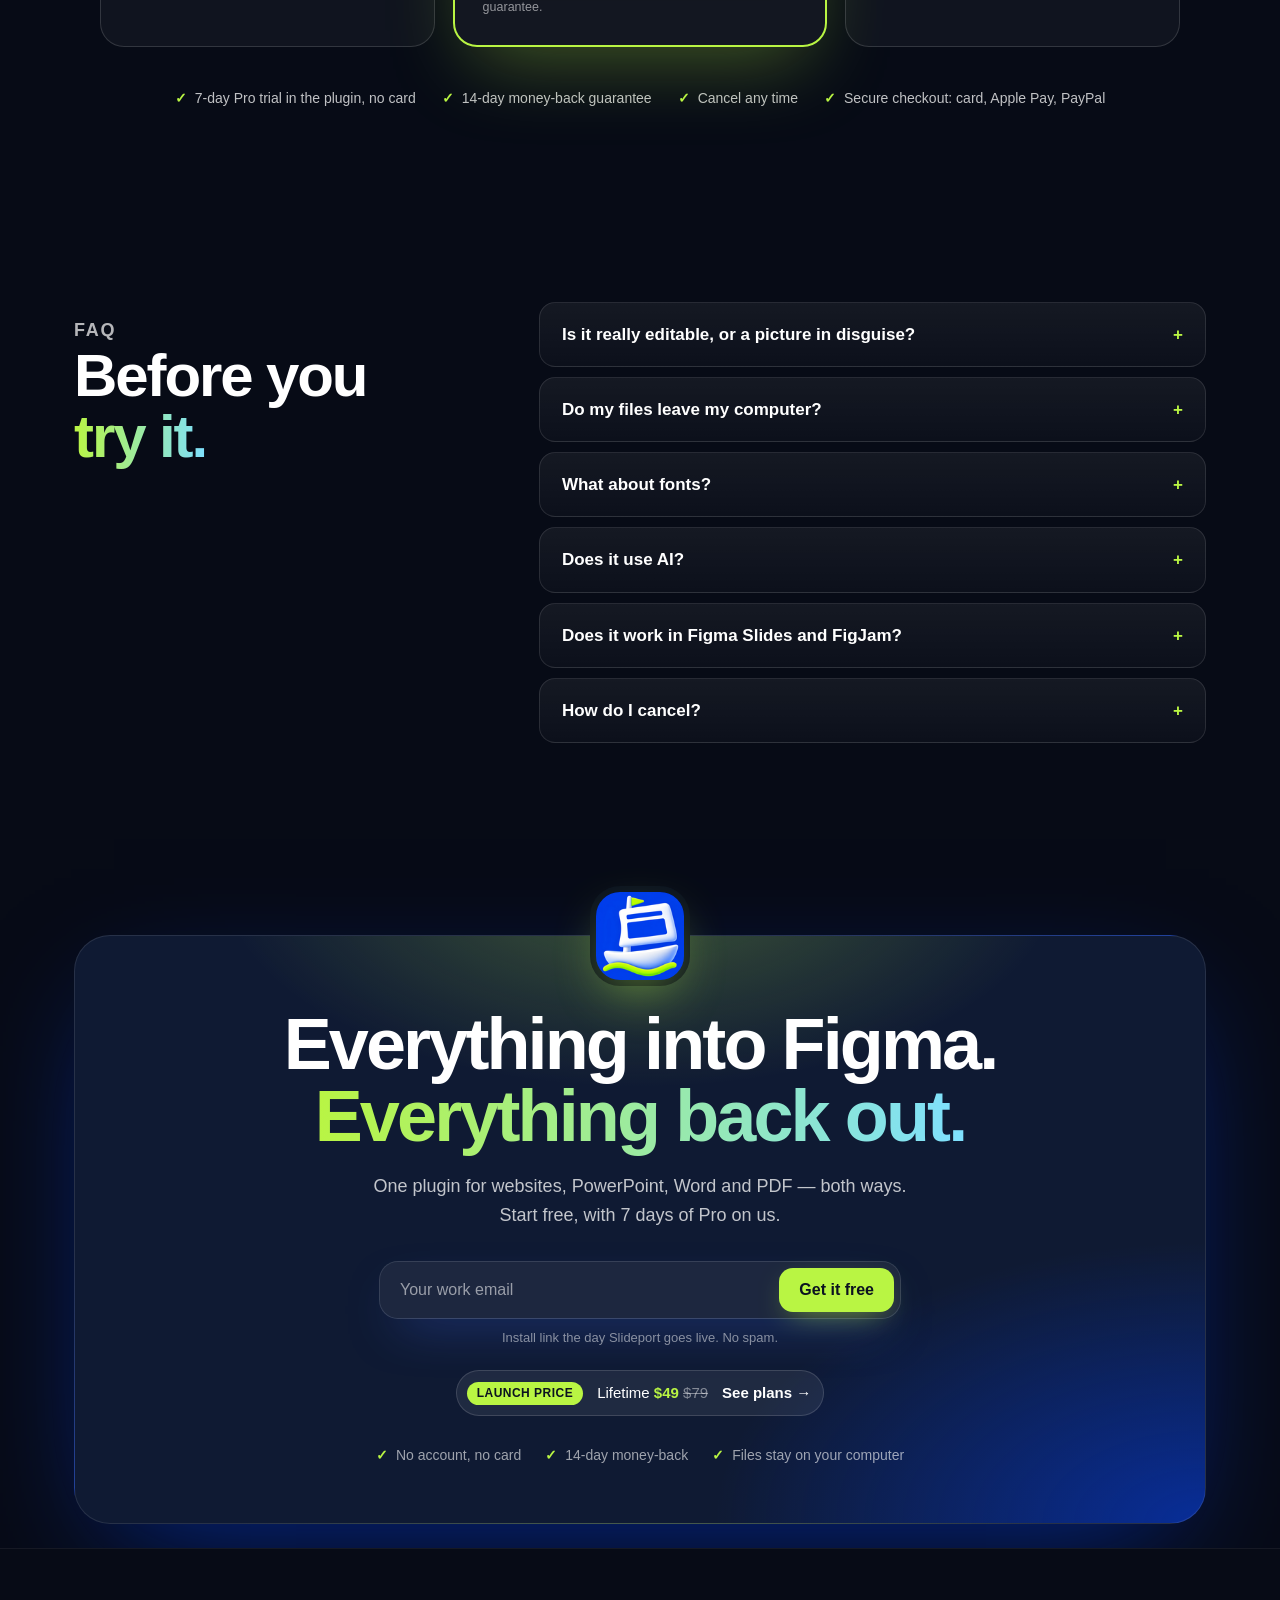
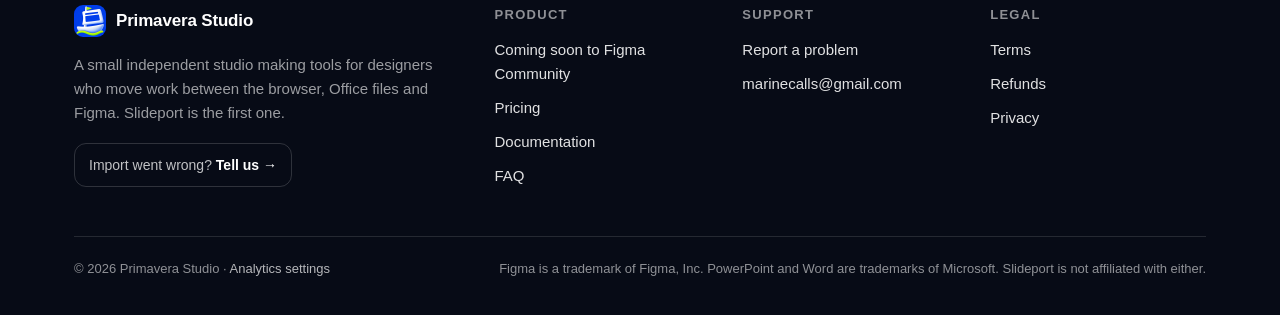
==== commit e6c1fdd2: "Support email: marinecalls@gmail.com, mail links open with the subject «Slideport support» Co-Author" ====
--- a/index.html
+++ b/index.html
@@ -15,7 +15,7 @@
 <link rel="preconnect" href="https://fonts.googleapis.com">
 <link rel="preconnect" href="https://fonts.gstatic.com" crossorigin>
 <link href="https://fonts.googleapis.com/css2?family=Inter:wght@400;500;600;700;800&family=Inter+Tight:wght@700;800&display=swap" rel="stylesheet">
-<link rel="stylesheet" href="styles.css?v=94a0eb7a">
+<link rel="stylesheet" href="styles.css?v=4fdc5348">
 </head>
 <body class="landing">
 
@@ -362,6 +362,6 @@
   </div>
 </footer>
 
-<script src="site.js?v=94a0eb7a"></script>
+<script src="site.js?v=4fdc5348"></script>
 </body>
 </html>
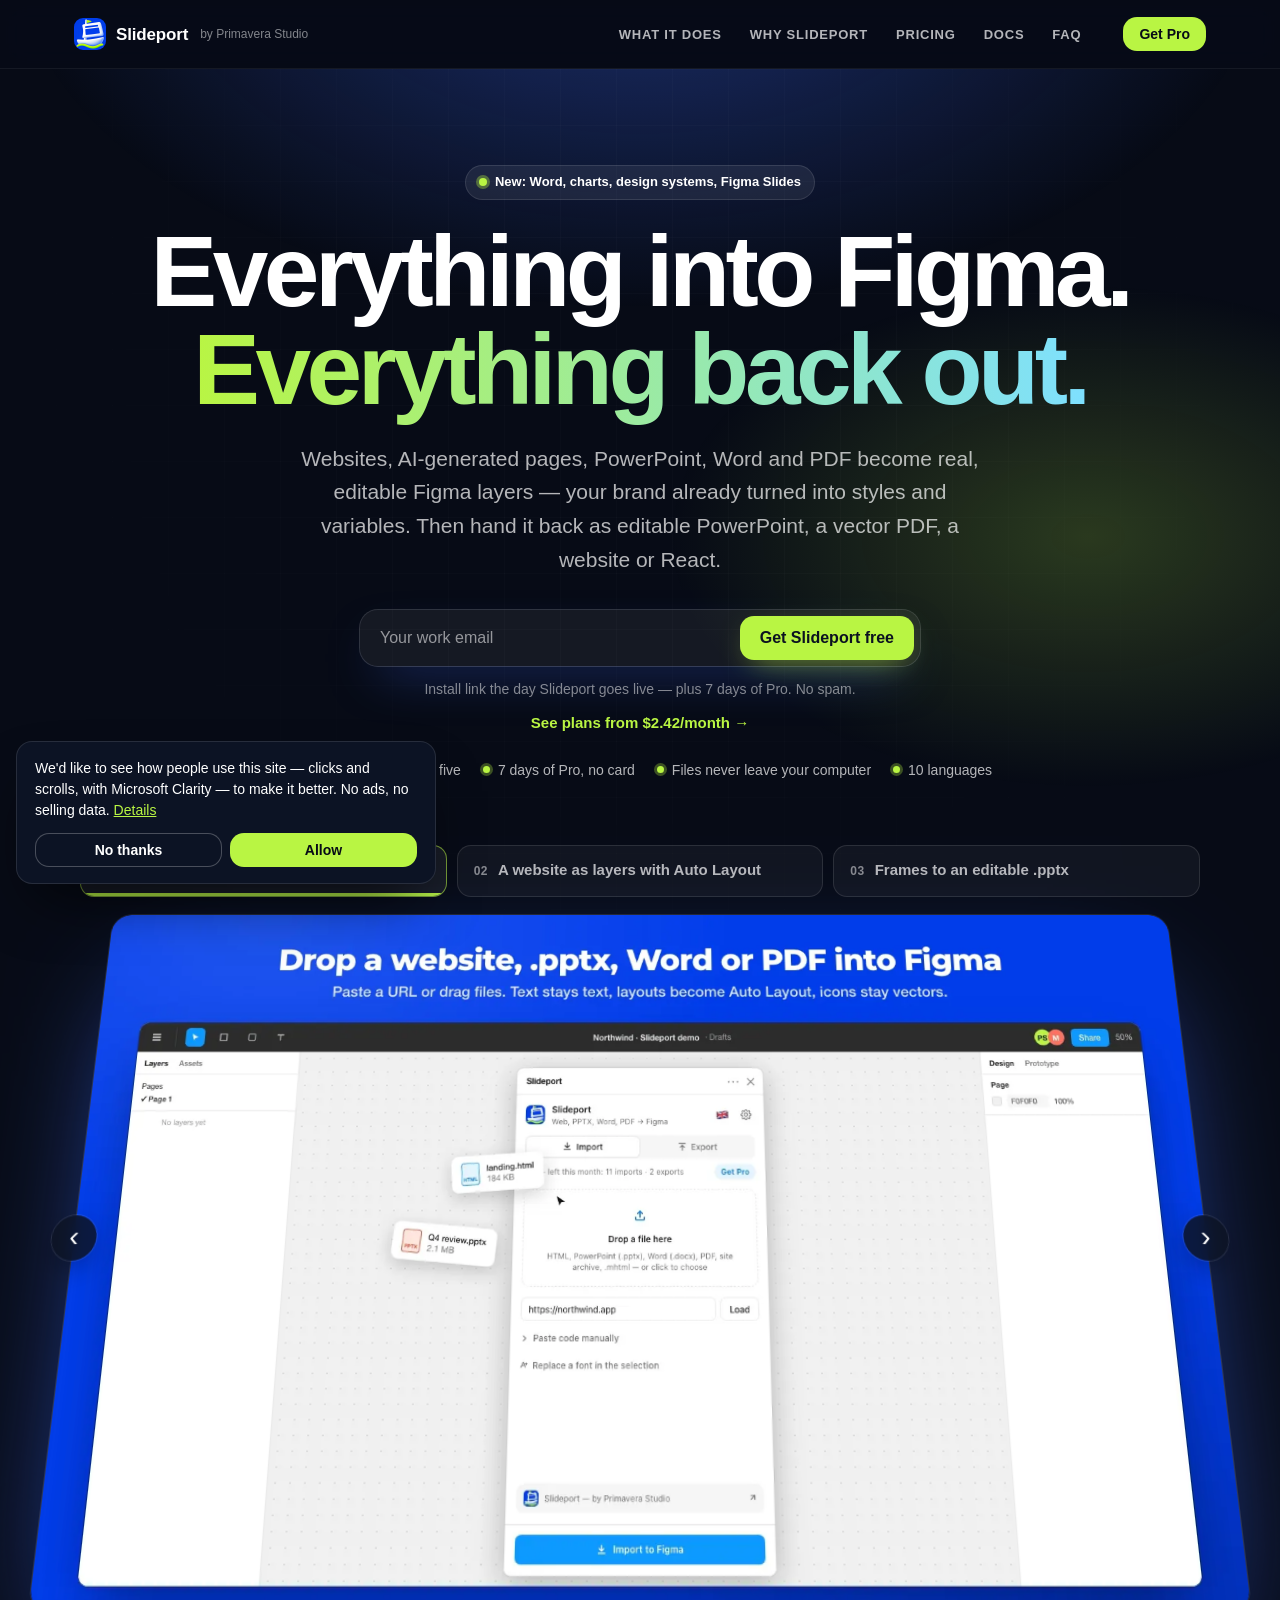
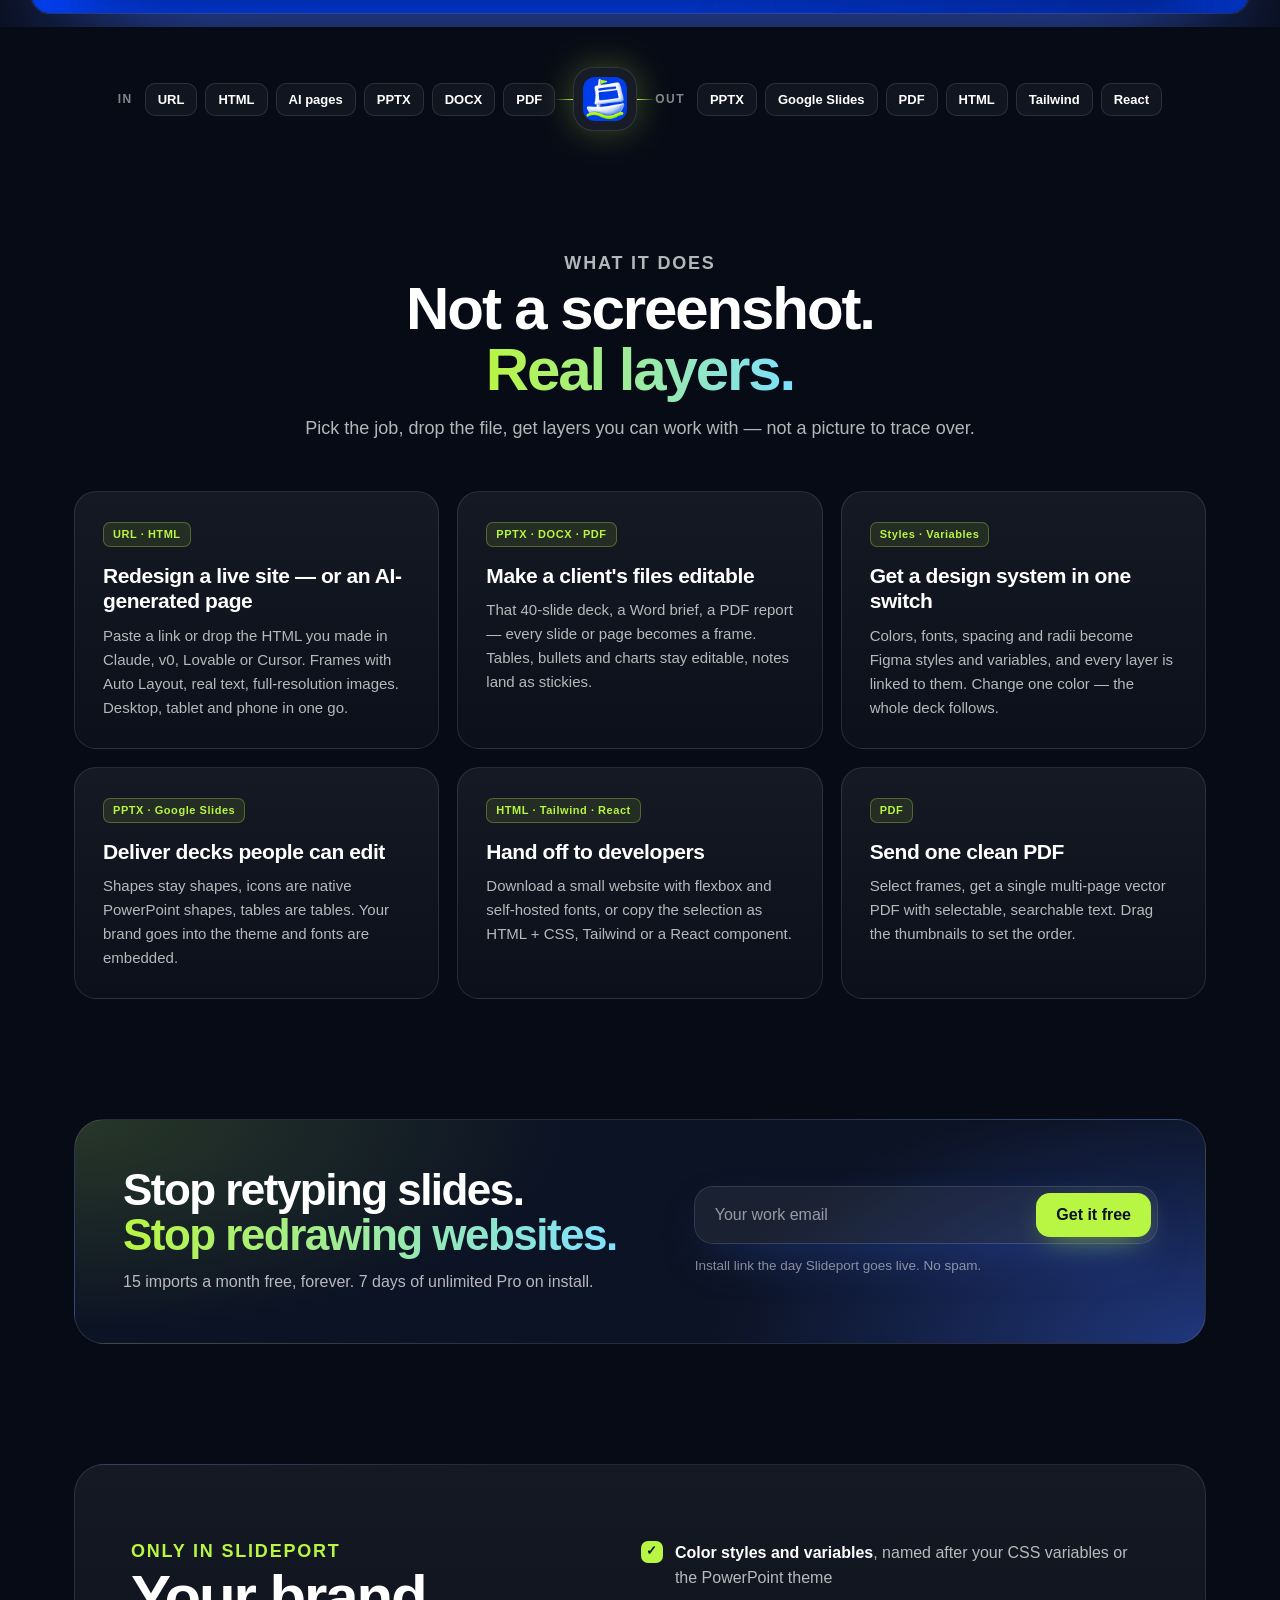
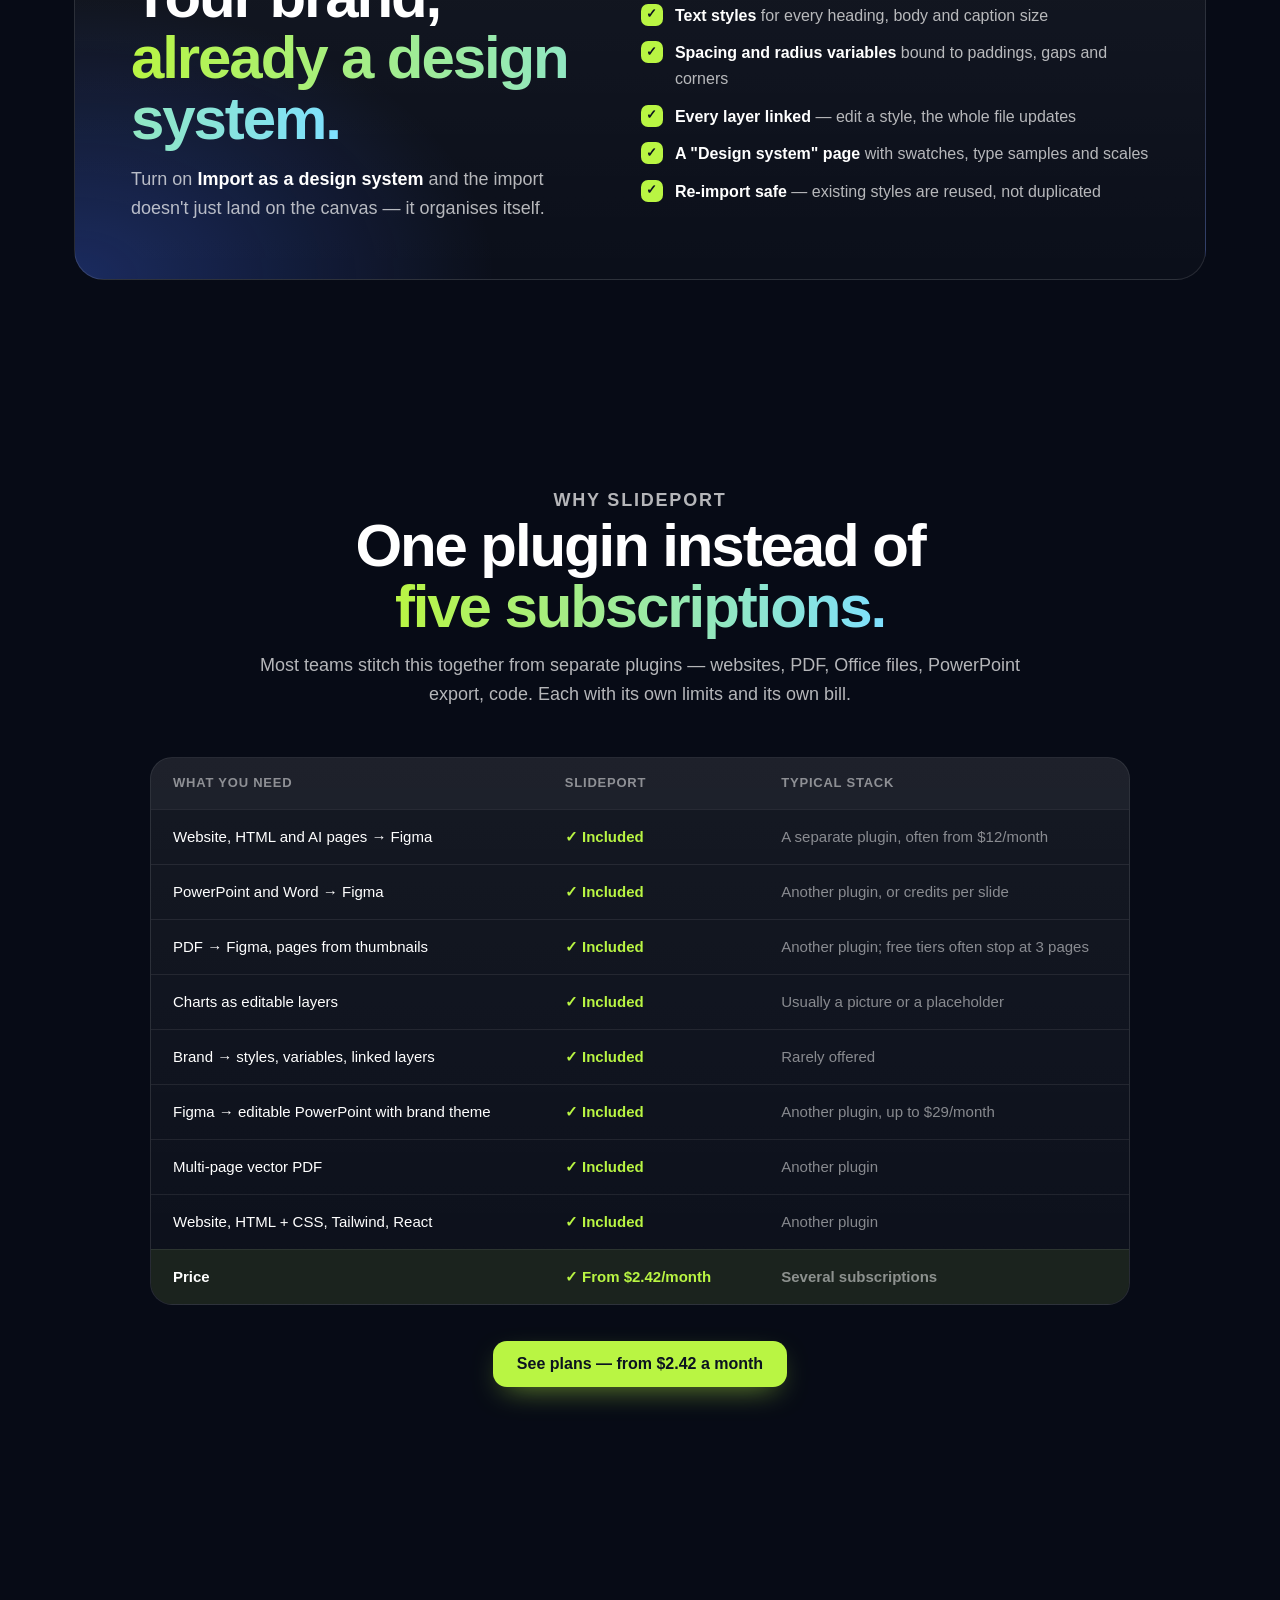
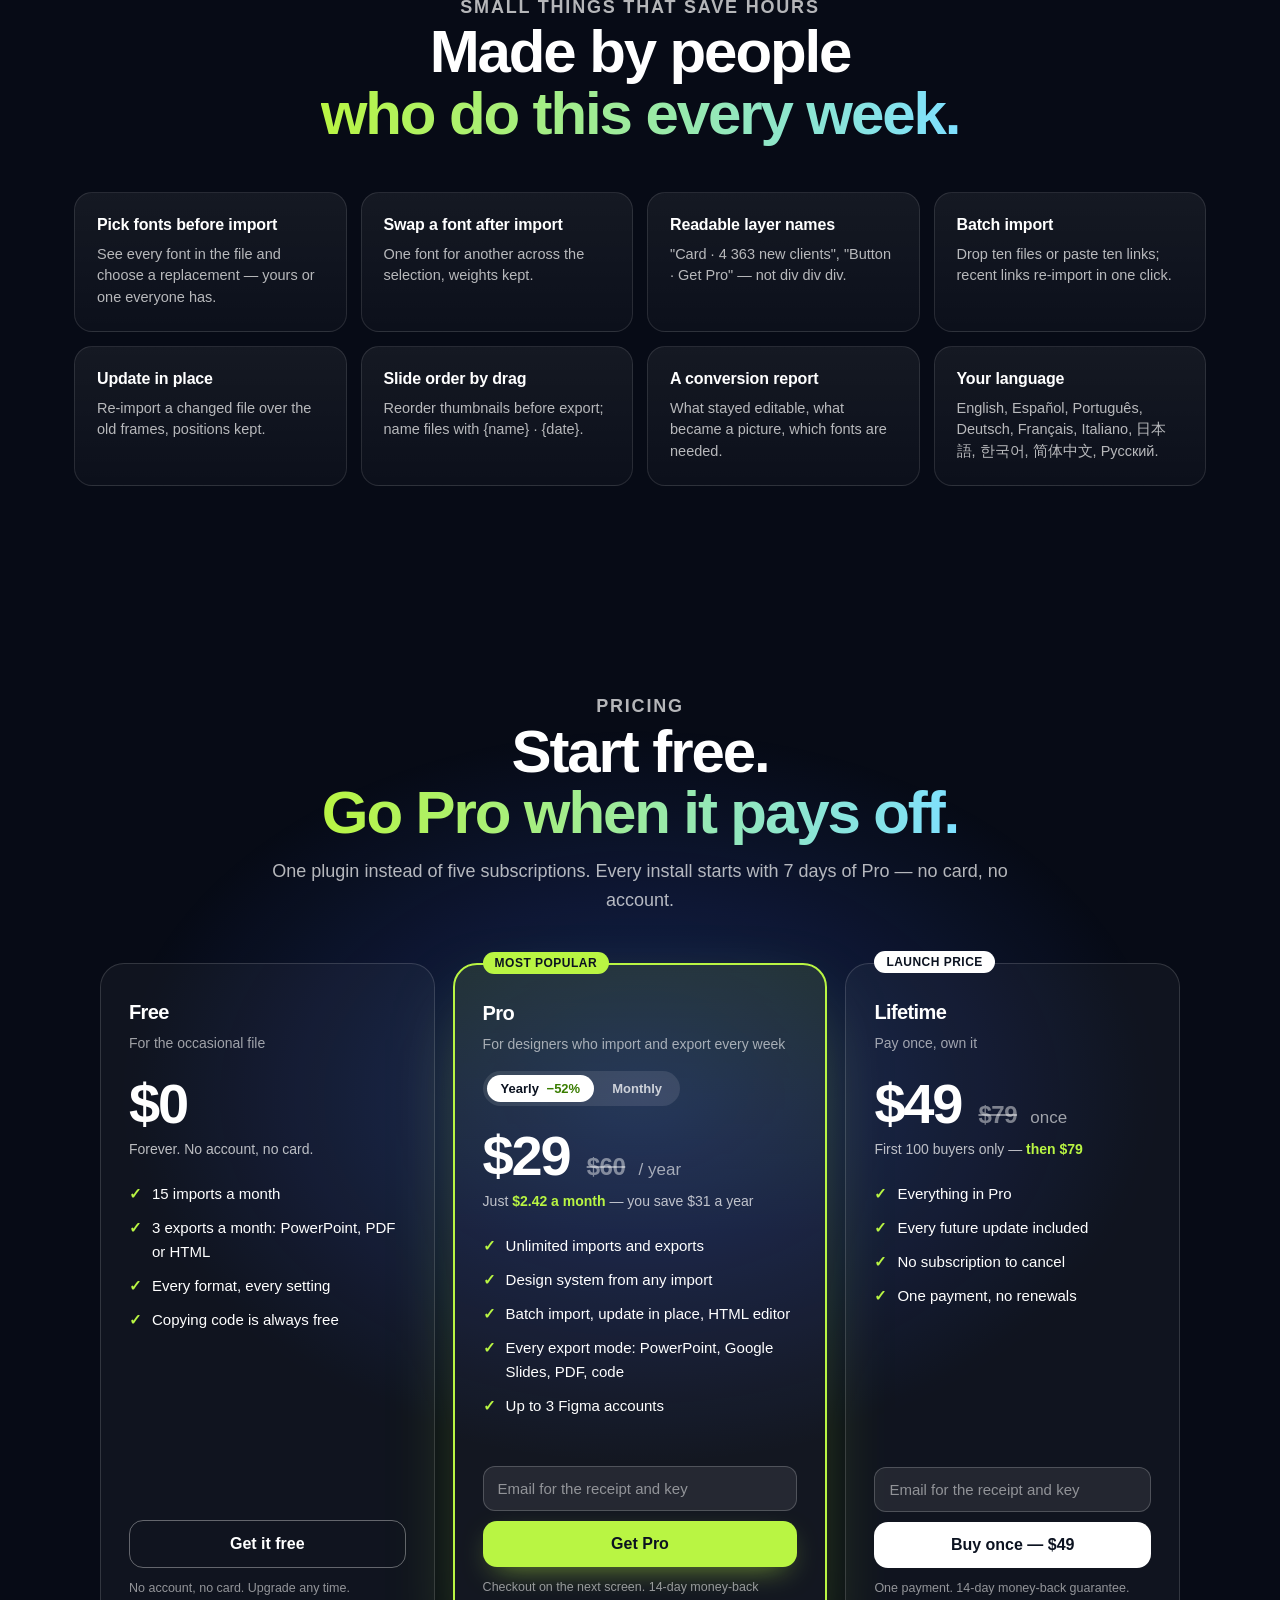
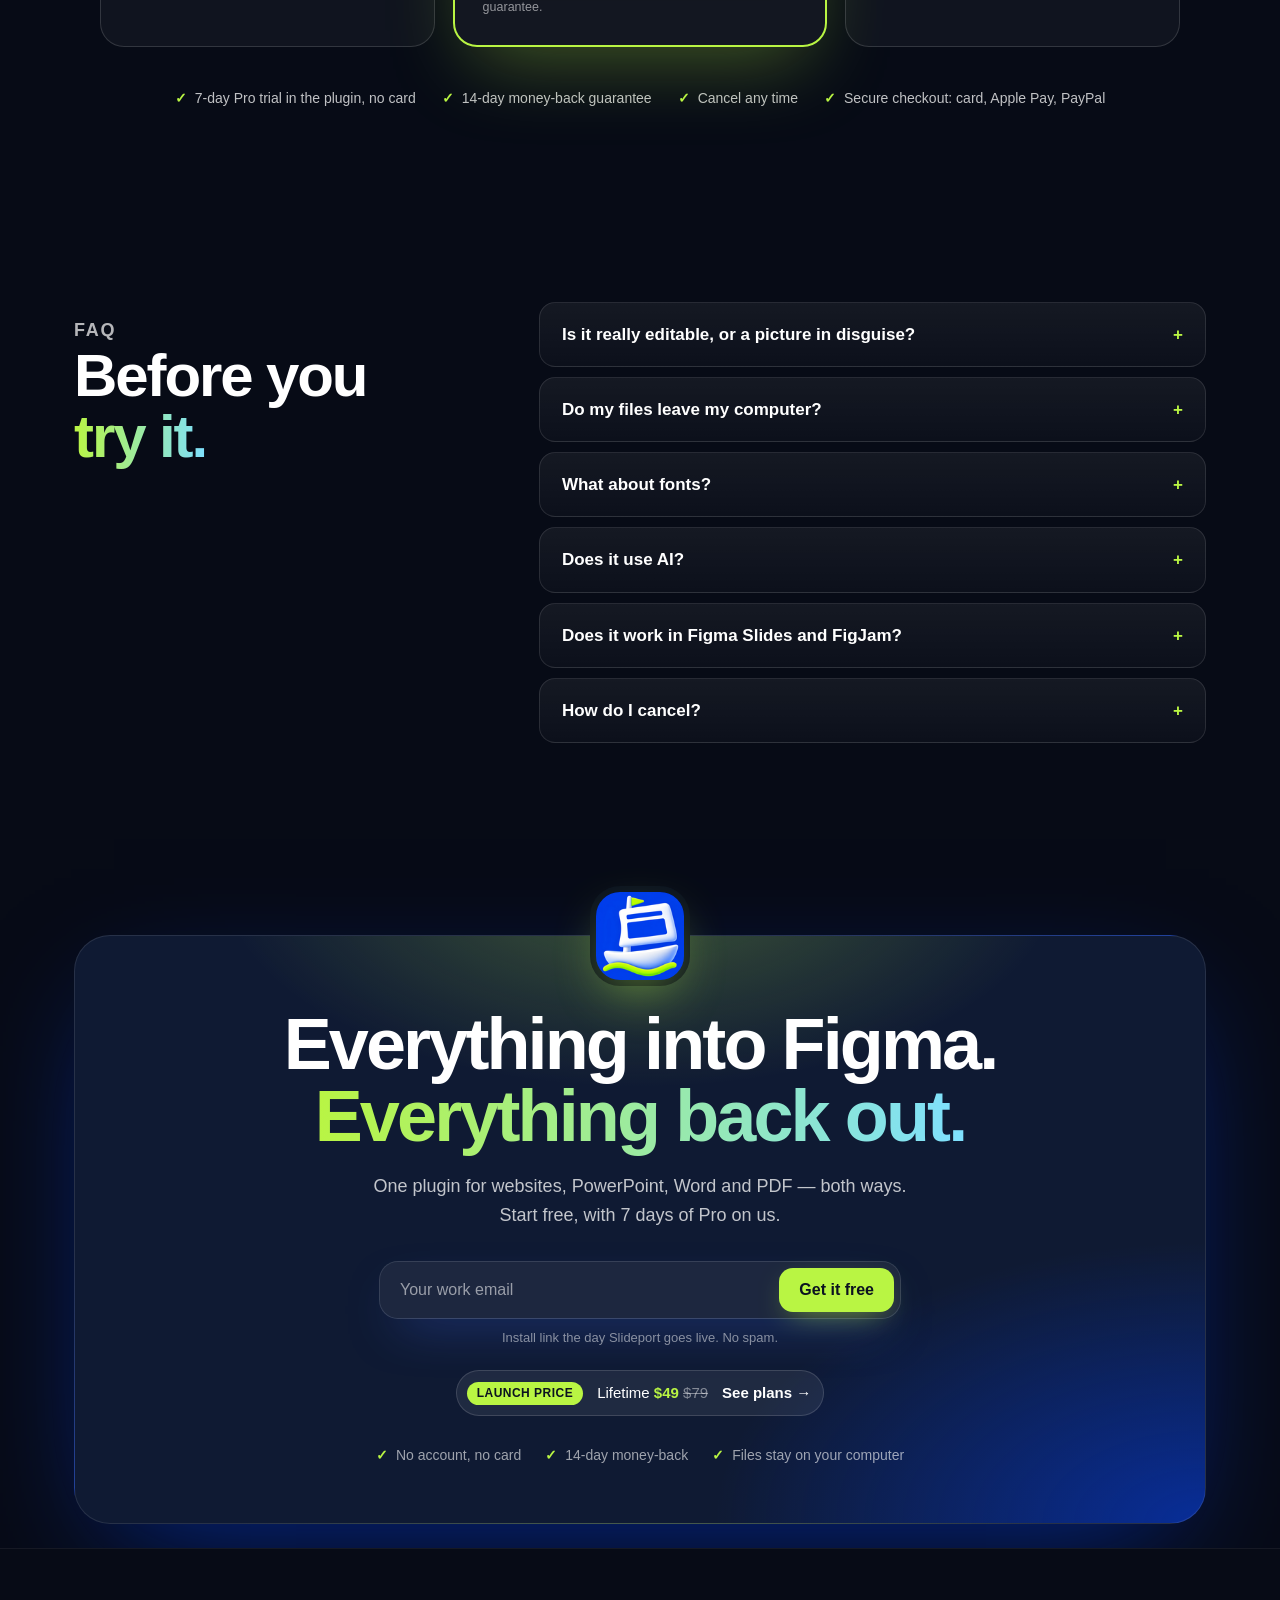
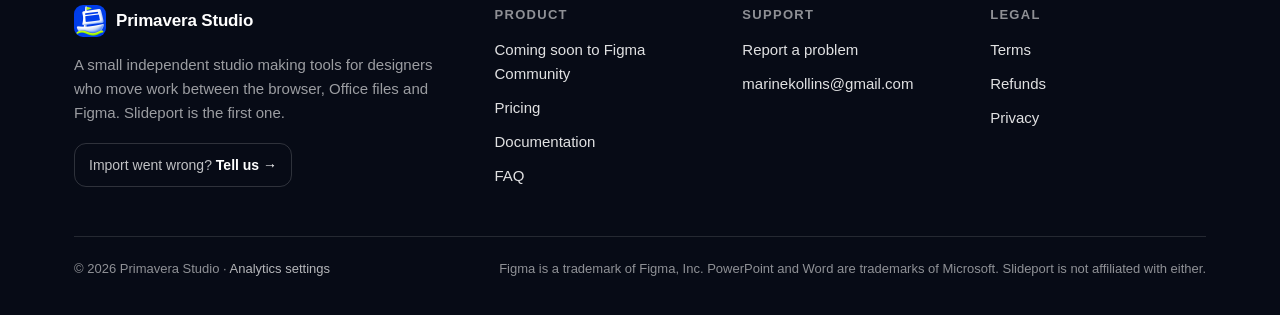
==== commit efc823a4: "Support email back to the working address until the support mailbox is confirmed Co-Authored-By: Cla" ====
--- a/index.html
+++ b/index.html
@@ -15,7 +15,7 @@
 <link rel="preconnect" href="https://fonts.googleapis.com">
 <link rel="preconnect" href="https://fonts.gstatic.com" crossorigin>
 <link href="https://fonts.googleapis.com/css2?family=Inter:wght@400;500;600;700;800&family=Inter+Tight:wght@700;800&display=swap" rel="stylesheet">
-<link rel="stylesheet" href="styles.css?v=4fdc5348">
+<link rel="stylesheet" href="styles.css?v=695be677">
 </head>
 <body class="landing">
 
@@ -362,6 +362,6 @@
   </div>
 </footer>
 
-<script src="site.js?v=4fdc5348"></script>
+<script src="site.js?v=695be677"></script>
 </body>
 </html>
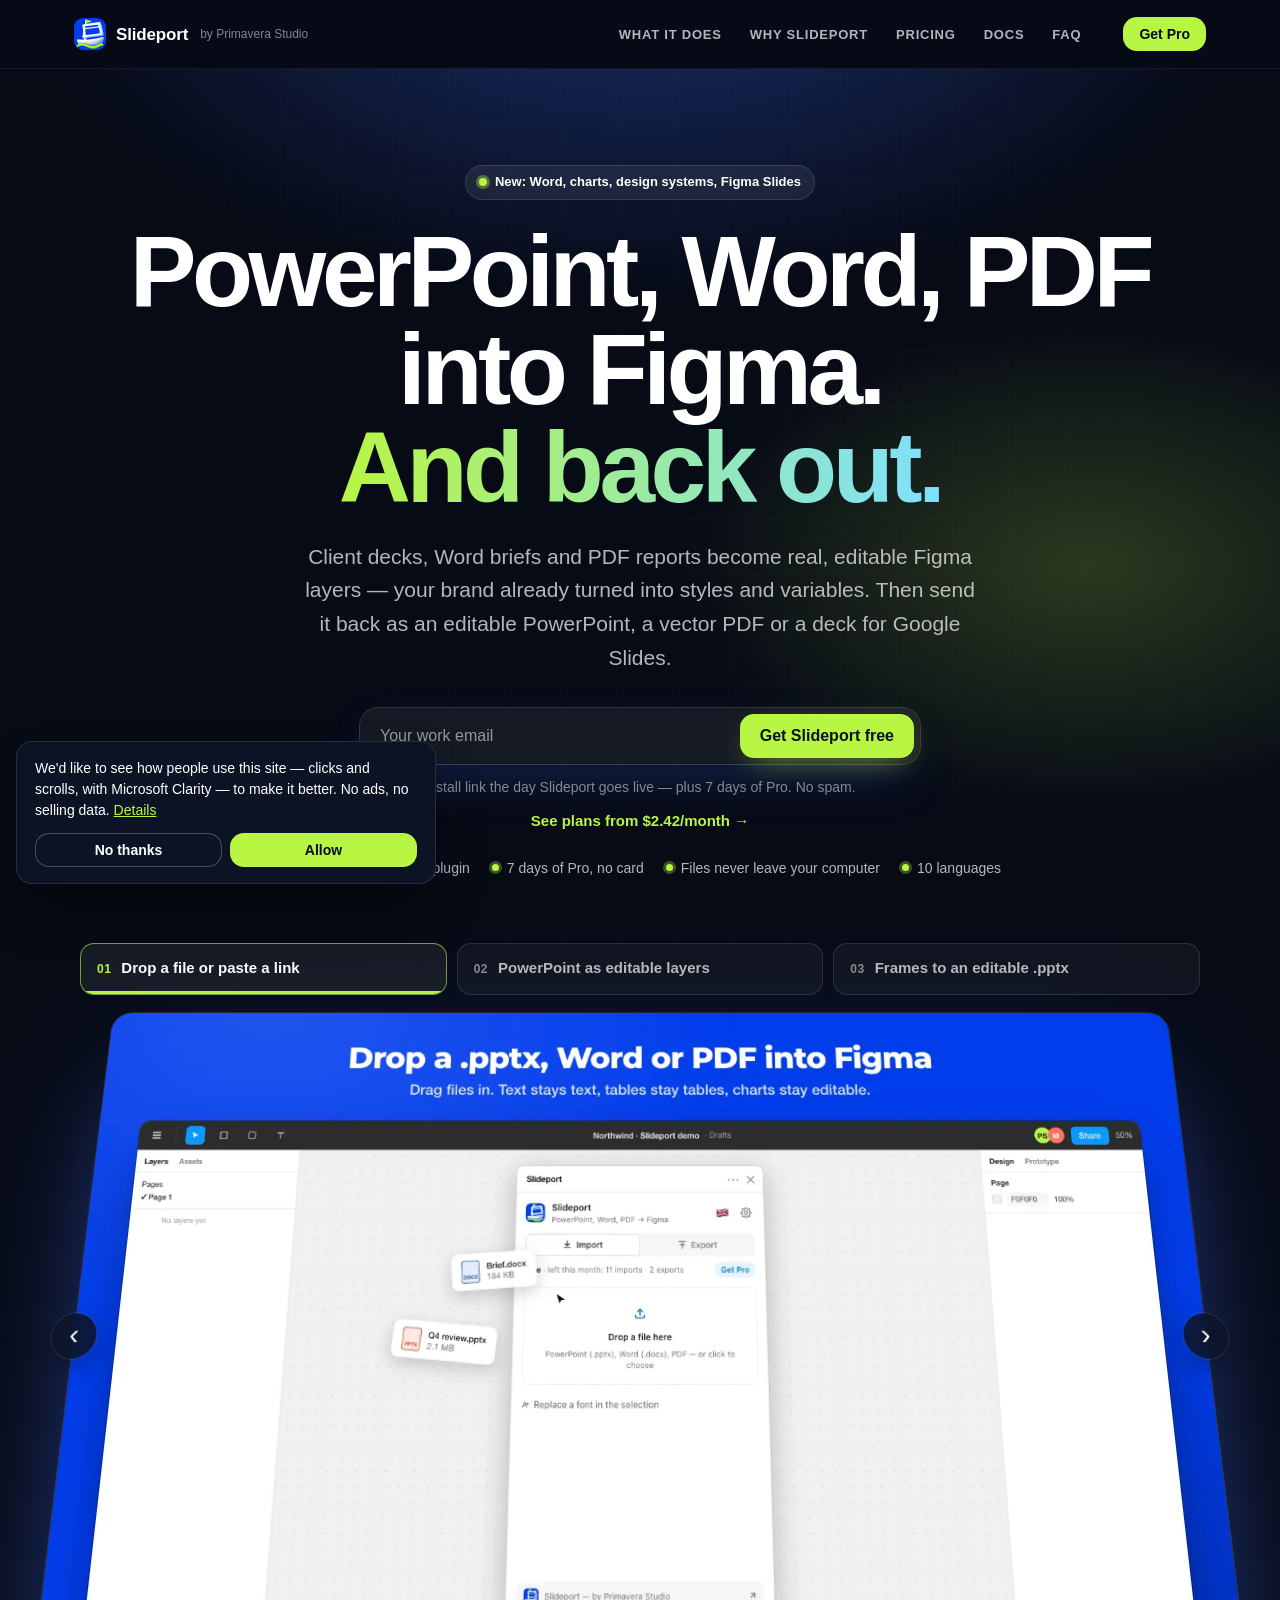
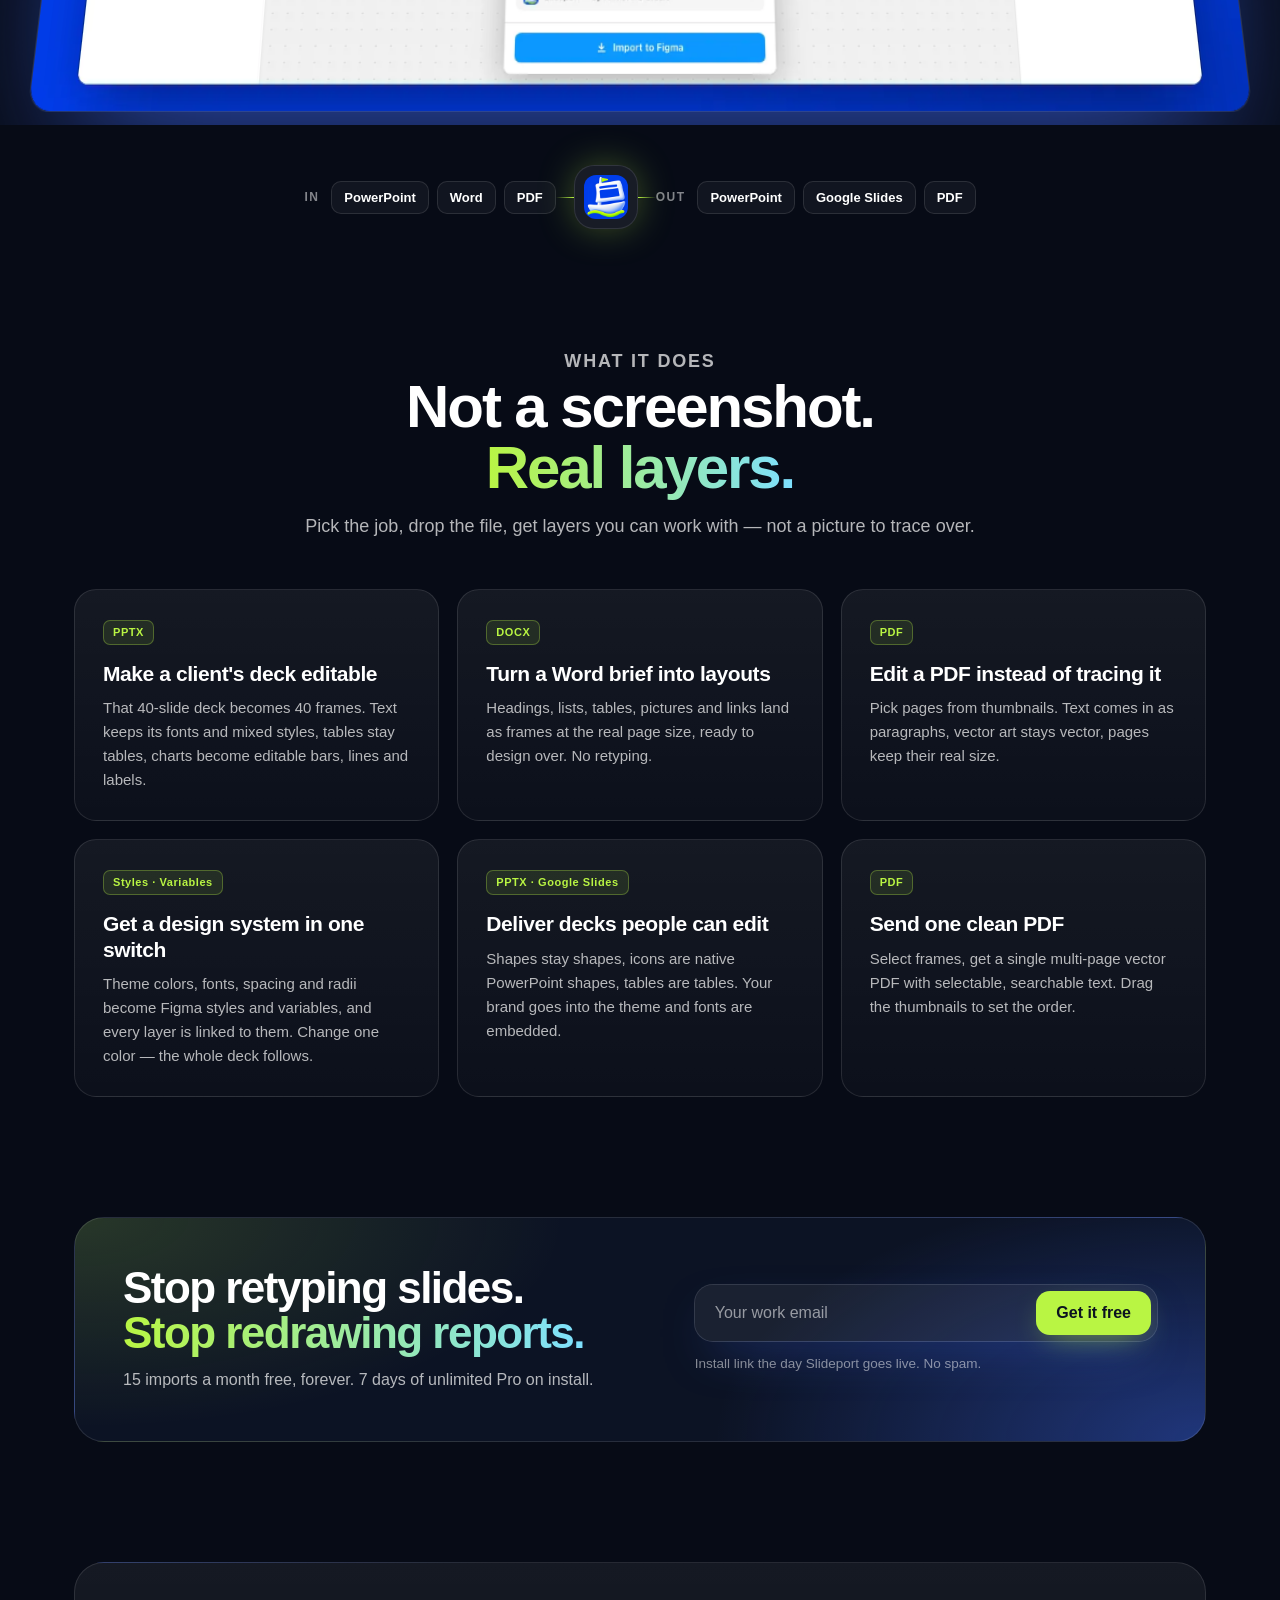
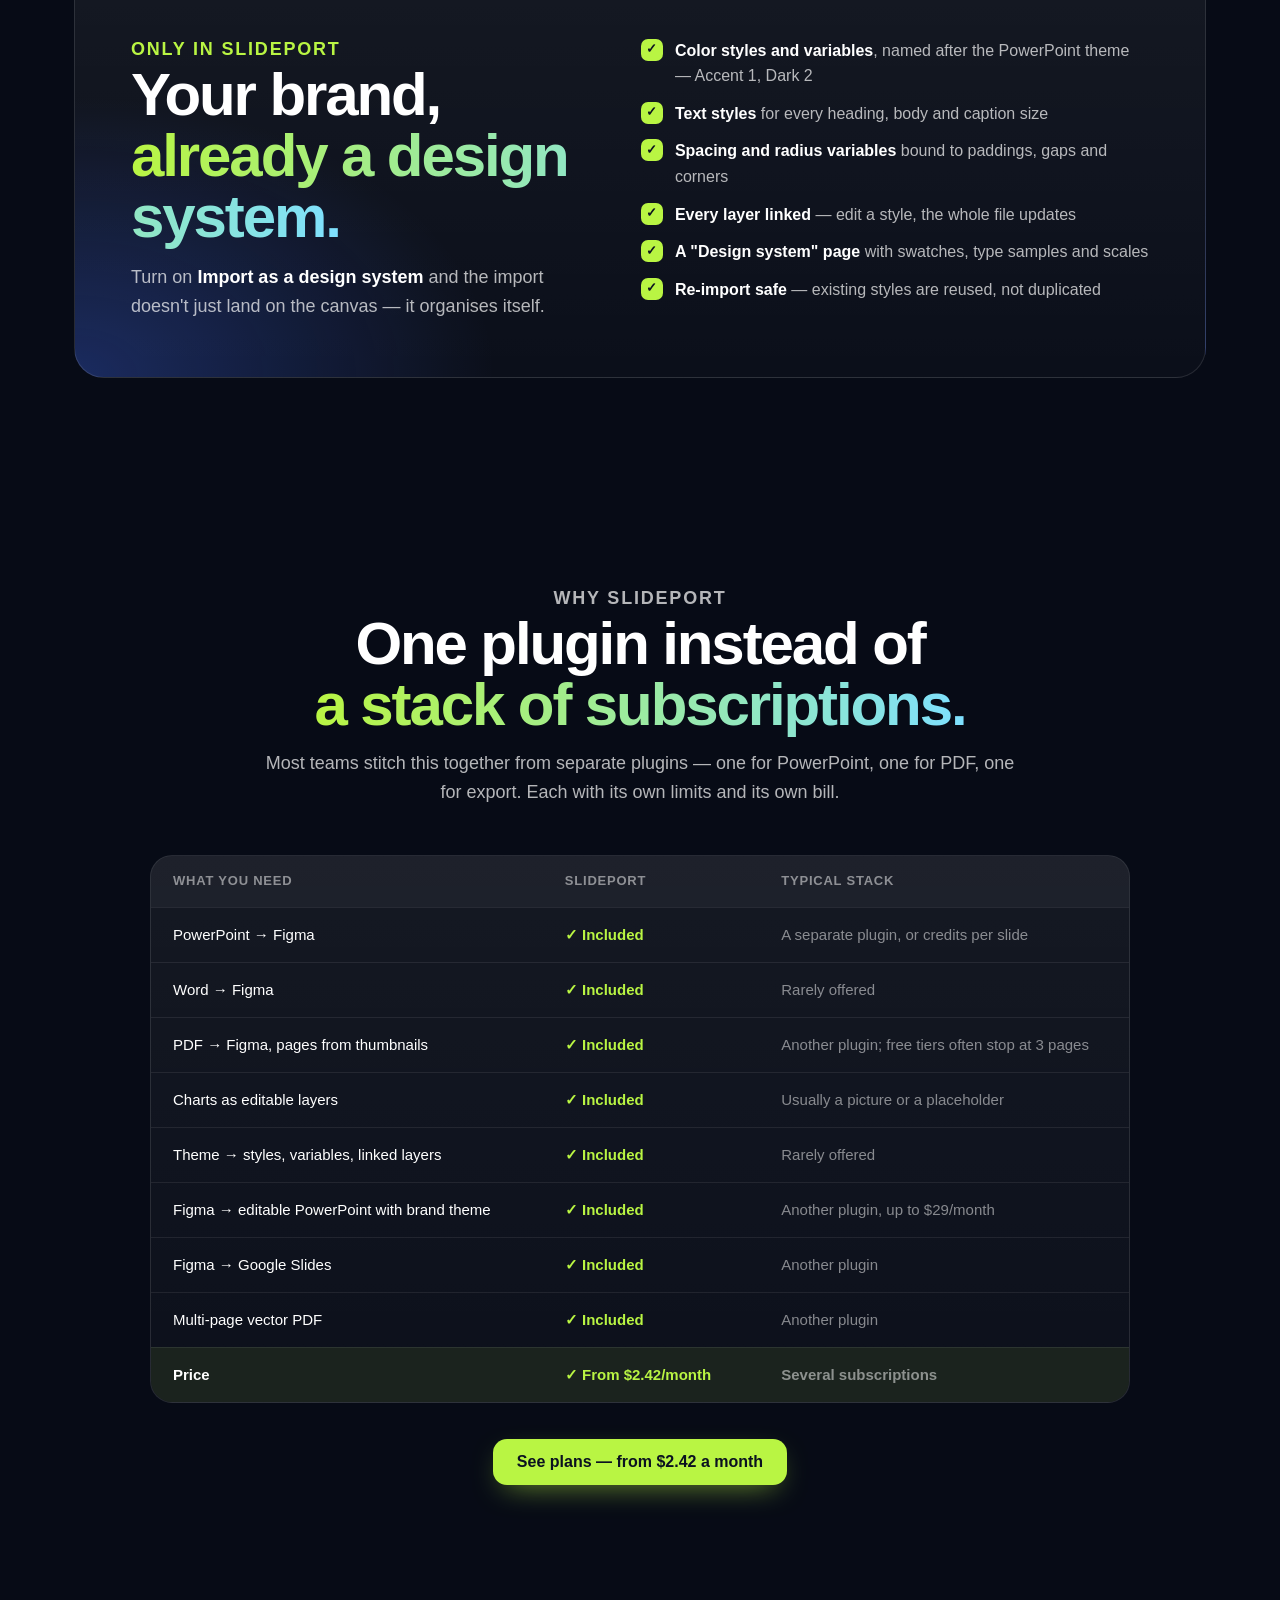
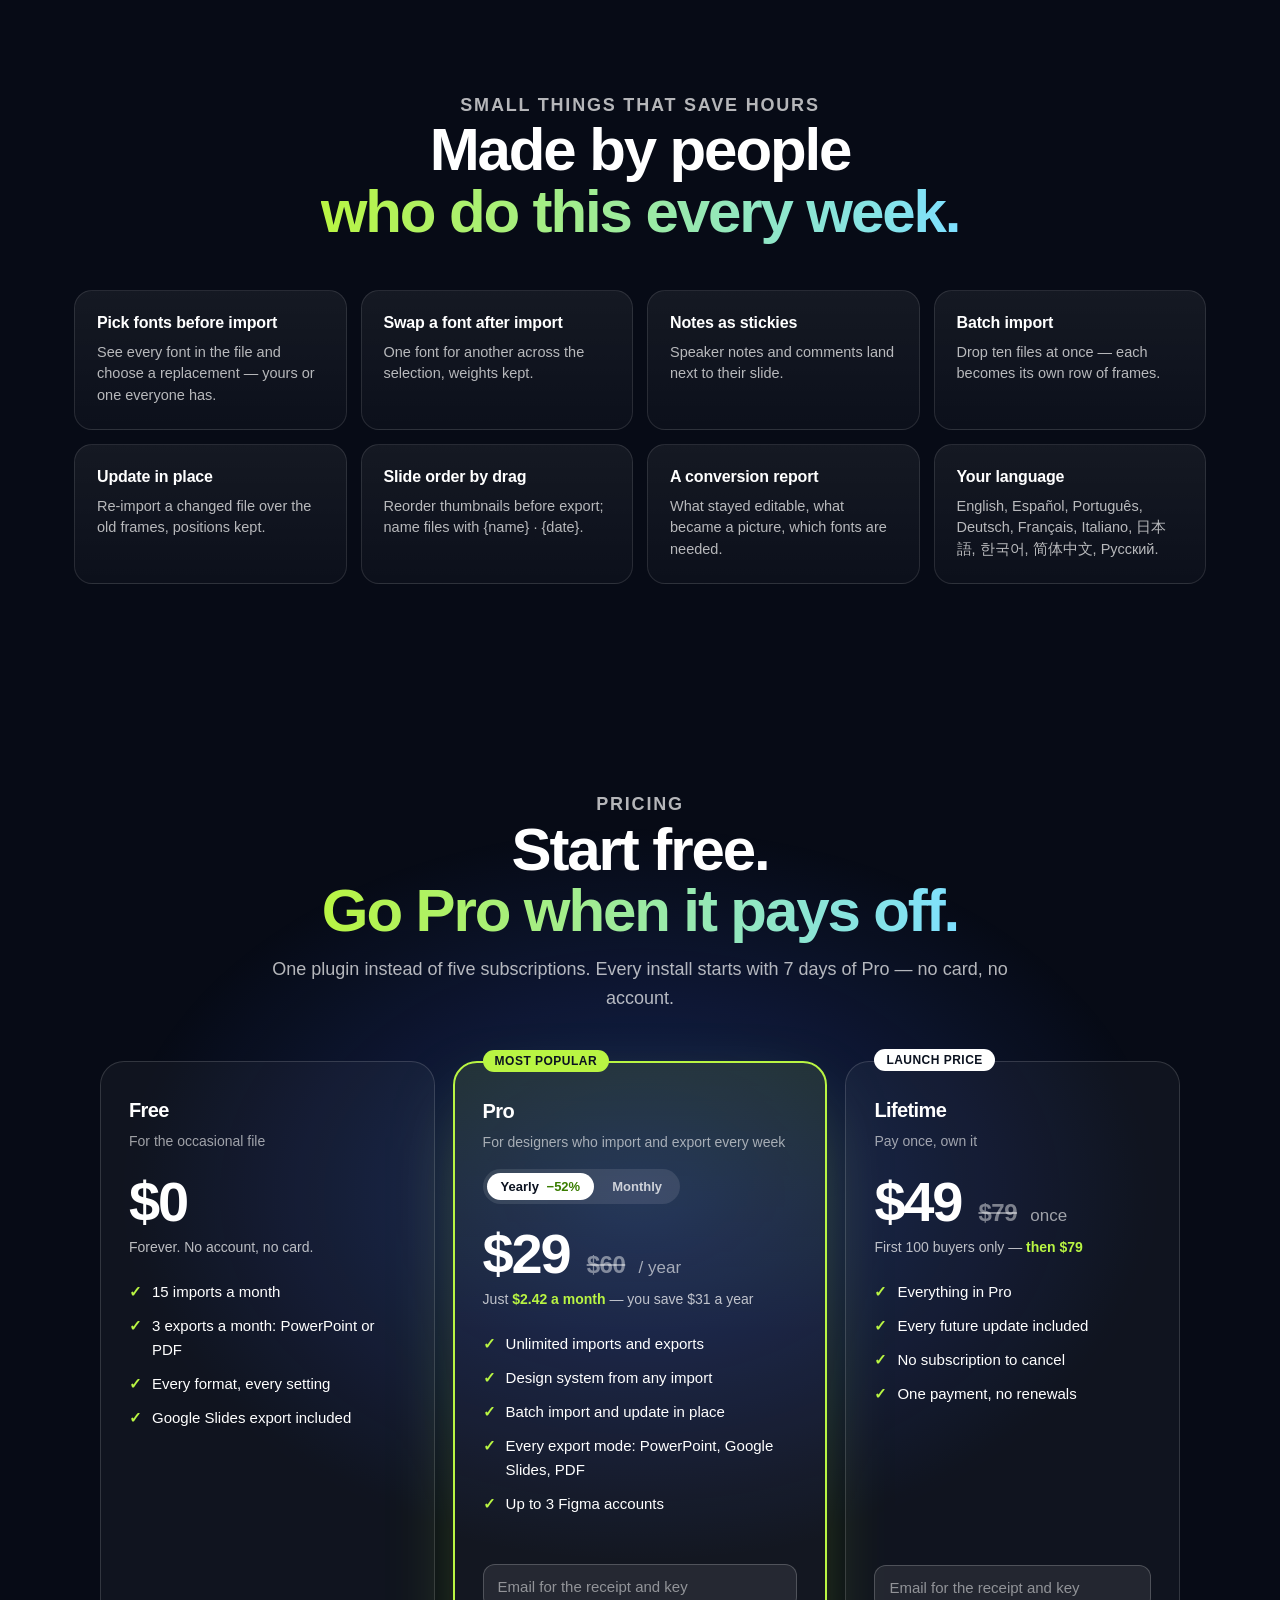
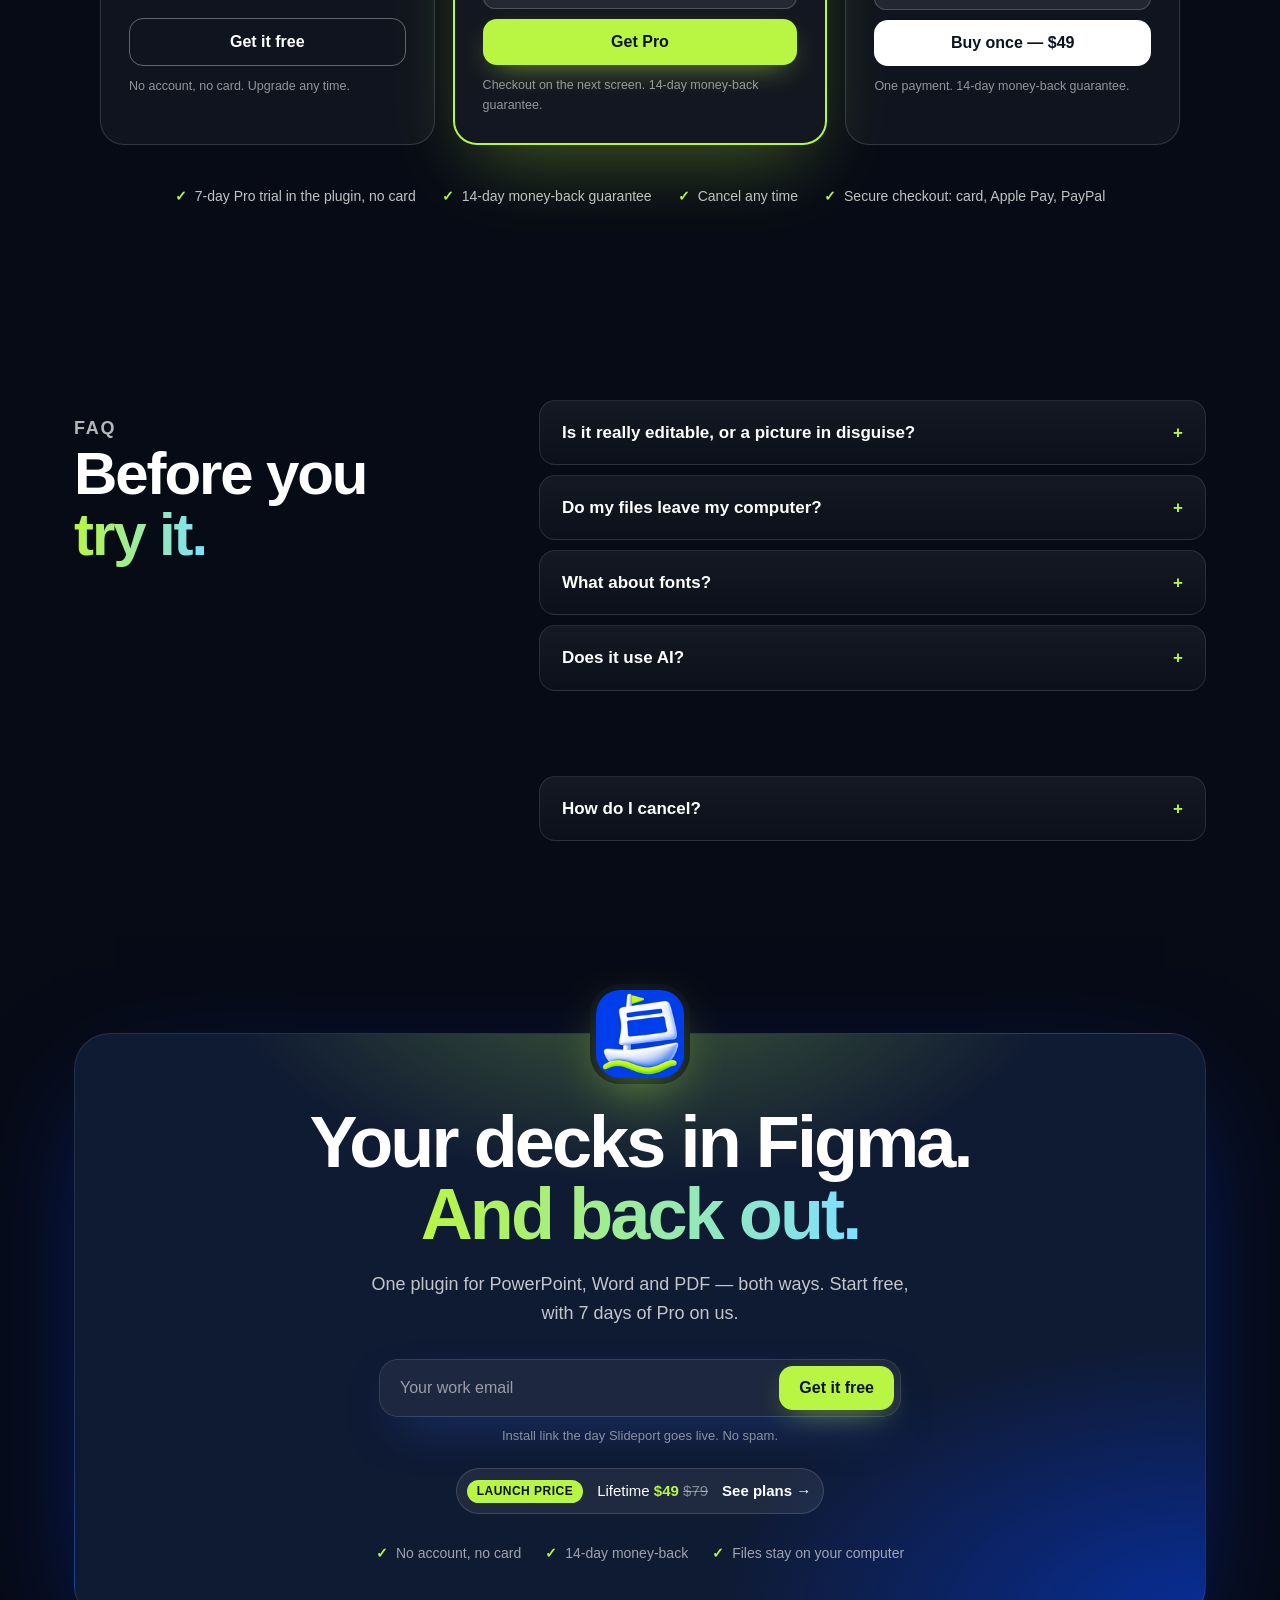
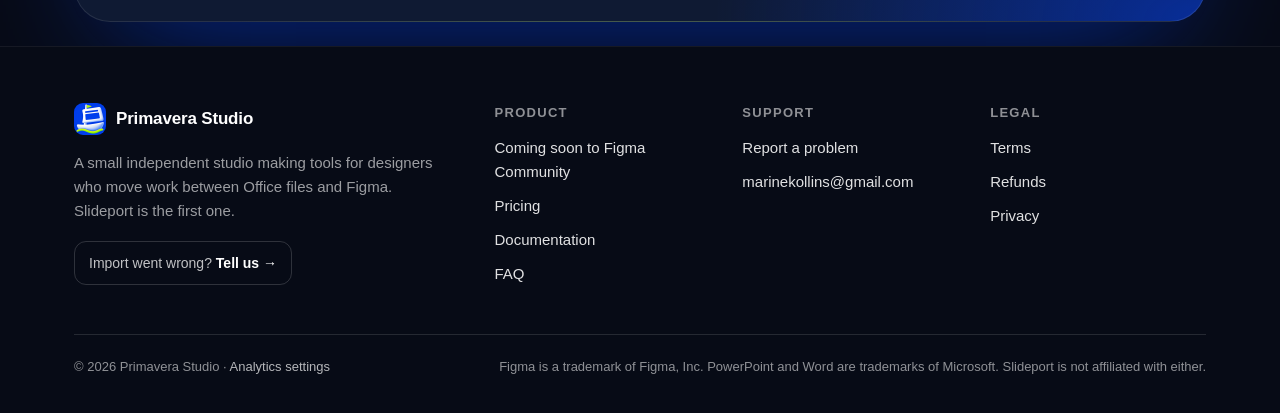
==== commit f89e747a: "Office edition: site, docs, pricing, privacy and terms describe PowerPoint, Word and PDF to Figma an" ====
--- a/index.html
+++ b/index.html
@@ -4,10 +4,10 @@
 <meta charset="utf-8">
 <meta name="viewport" content="width=device-width, initial-scale=1">
 <meta http-equiv="Content-Security-Policy" content="default-src 'self'; script-src 'self' https://www.clarity.ms https://scripts.clarity.ms; style-src 'self' 'unsafe-inline' https://fonts.googleapis.com; font-src https://fonts.gstatic.com; img-src 'self' data: https:; connect-src 'self' https://html2figma-proxy.asr201.workers.dev https://*.clarity.ms; frame-src 'none'; form-action 'none'; base-uri 'self'; object-src 'none'">
-<title>Slideport — HTML, PowerPoint, Word and PDF to Figma, and back</title>
-<meta name="description" content="One Figma plugin for everything that goes in and out of Figma. Websites, AI-generated pages, PowerPoint, Word and PDF become editable layers with your brand as styles and variables. Export editable PowerPoint, vector PDF, HTML or React. $5 a month.">
-<meta property="og:title" content="Slideport — everything into Figma, and back out">
-<meta property="og:description" content="Websites, AI pages, PowerPoint, Word and PDF into editable Figma layers. Out as editable PowerPoint, vector PDF, a website or React. One plugin instead of five.">
+<title>Slideport — PowerPoint, Word and PDF to Figma, and back</title>
+<meta name="description" content="A Figma plugin for Office files, both ways. PowerPoint, Word and PDF become editable Figma layers with your brand as styles and variables. Export editable PowerPoint, vector PDF or Google Slides. Files stay on your computer. $5 a month.">
+<meta property="og:title" content="Slideport — PowerPoint, Word and PDF to Figma, and back">
+<meta property="og:description" content="PowerPoint, Word and PDF into editable Figma layers. Out as editable PowerPoint, vector PDF or Google Slides. Files never leave your computer.">
 <meta property="og:image" content="https://primaverambrella.github.io/assets/og.jpg">
 <meta property="og:type" content="website">
 <meta name="twitter:card" content="summary_large_image">
@@ -37,15 +37,15 @@
 <header class="hero">
   <div class="wrap">
     <span class="pill"><i></i>New: Word, charts, design systems, Figma Slides</span>
-    <h1>Everything into Figma.<br><em>Everything back out.</em></h1>
-    <p class="hero-sub">Websites, AI-generated pages, PowerPoint, Word and PDF become real, editable Figma layers — your brand already turned into styles and variables. Then hand it back as editable PowerPoint, a vector PDF, a website or React.</p>
+    <h1>PowerPoint, Word, PDF into Figma.<br><em>And back out.</em></h1>
+    <p class="hero-sub">Client decks, Word briefs and PDF reports become real, editable Figma layers — your brand already turned into styles and variables. Then send it back as an editable PowerPoint, a vector PDF or a deck for Google Slides.</p>
     <div class="hero-lead" id="top-lead">
       <form class="lead-form dark" data-lead-form="hero" novalidate><input type="email" autocomplete="email" placeholder="Your work email" aria-label="Email"><button class="btn lime" type="submit">Get Slideport free</button></form>
       <p class="lead-msg" data-lead-msg>Install link the day Slideport goes live — plus 7 days of Pro. No spam.</p>
       <p class="hero-links"><a href="#pricing">See plans from $2.42/month →</a></p>
     </div>
     <ul class="trust">
-      <li>One plugin instead of five</li>
+      <li>Both directions in one plugin</li>
       <li>7 days of Pro, no card</li>
       <li>Files never leave your computer</li>
       <li>10 languages</li>
@@ -54,13 +54,13 @@
     <div class="hero-shot carousel" data-carousel>
       <div class="car-tabs" role="tablist" aria-label="Screenshots">
         <button type="button" role="tab" aria-selected="true"><span>01</span>Drop a file or paste a link<i></i></button>
-        <button type="button" role="tab" aria-selected="false"><span>02</span>A website as layers with Auto Layout<i></i></button>
+        <button type="button" role="tab" aria-selected="false"><span>02</span>PowerPoint as editable layers<i></i></button>
         <button type="button" role="tab" aria-selected="false"><span>03</span>Frames to an editable .pptx<i></i></button>
       </div>
       <div class="car-view">
         <div class="car-track" tabindex="0" aria-label="Screenshots, swipe or use arrow keys">
           <figure><img src="assets/screenshot-1-import.webp" srcset="assets/screenshot-1-import-900.webp 900w, assets/screenshot-1-import.webp 1600w" sizes="(max-width: 1000px) 100vw, 1100px" decoding="async" fetchpriority="high" alt="Slideport import tab in Figma" width="1600" height="960"></figure>
-          <figure><img src="assets/screenshot-2-website.webp" srcset="assets/screenshot-2-website-900.webp 900w, assets/screenshot-2-website.webp 1600w" sizes="(max-width: 1000px) 100vw, 1100px" decoding="async" fetchpriority="low" alt="A website imported into Figma as layers" width="1600" height="960"></figure>
+          <figure><img src="assets/screenshot-2-office.webp" srcset="assets/screenshot-2-office-900.webp 900w, assets/screenshot-2-office.webp 1600w" sizes="(max-width: 1000px) 100vw, 1100px" decoding="async" fetchpriority="low" alt="A PowerPoint deck imported into Figma as editable layers" width="1600" height="960"></figure>
           <figure><img src="assets/screenshot-3-powerpoint.webp" srcset="assets/screenshot-3-powerpoint-900.webp 900w, assets/screenshot-3-powerpoint.webp 1600w" sizes="(max-width: 1000px) 100vw, 1100px" decoding="async" fetchpriority="low" alt="Figma frames exported to PowerPoint" width="1600" height="960"></figure>
         </div>
         <button type="button" class="car-arrow prev" aria-label="Previous">‹</button>
@@ -75,12 +75,12 @@
     <div class="flow-row">
       <div class="flow-side">
         <span class="flow-label">In</span>
-        <span class="chip">URL</span><span class="chip">HTML</span><span class="chip">AI pages</span><span class="chip">PPTX</span><span class="chip">DOCX</span><span class="chip">PDF</span>
+        <span class="chip">PowerPoint</span><span class="chip">Word</span><span class="chip">PDF</span>
       </div>
       <span class="flow-hub"><img src="assets/icon-128.png" alt="" width="44" height="44"></span>
       <div class="flow-side">
         <span class="flow-label">Out</span>
-        <span class="chip">PPTX</span><span class="chip">Google Slides</span><span class="chip">PDF</span><span class="chip">HTML</span><span class="chip">Tailwind</span><span class="chip">React</span>
+        <span class="chip">PowerPoint</span><span class="chip">Google Slides</span><span class="chip">PDF</span>
       </div>
     </div>
   </div>
@@ -95,19 +95,24 @@
     </div>
     <div class="jobs">
       <article class="job">
-        <span class="fmt">URL · HTML</span>
-        <h3>Redesign a live site — or an AI-generated page</h3>
-        <p>Paste a link or drop the HTML you made in Claude, v0, Lovable or Cursor. Frames with Auto Layout, real text, full-resolution images. Desktop, tablet and phone in one go.</p>
-      </article>
-      <article class="job">
-        <span class="fmt">PPTX · DOCX · PDF</span>
-        <h3>Make a client's files editable</h3>
-        <p>That 40-slide deck, a Word brief, a PDF report — every slide or page becomes a frame. Tables, bullets and charts stay editable, notes land as stickies.</p>
+        <span class="fmt">PPTX</span>
+        <h3>Make a client's deck editable</h3>
+        <p>That 40-slide deck becomes 40 frames. Text keeps its fonts and mixed styles, tables stay tables, charts become editable bars, lines and labels.</p>
+      </article>
+      <article class="job">
+        <span class="fmt">DOCX</span>
+        <h3>Turn a Word brief into layouts</h3>
+        <p>Headings, lists, tables, pictures and links land as frames at the real page size, ready to design over. No retyping.</p>
+      </article>
+      <article class="job">
+        <span class="fmt">PDF</span>
+        <h3>Edit a PDF instead of tracing it</h3>
+        <p>Pick pages from thumbnails. Text comes in as paragraphs, vector art stays vector, pages keep their real size.</p>
       </article>
       <article class="job">
         <span class="fmt">Styles · Variables</span>
         <h3>Get a design system in one switch</h3>
-        <p>Colors, fonts, spacing and radii become Figma styles and variables, and every layer is linked to them. Change one color — the whole deck follows.</p>
+        <p>Theme colors, fonts, spacing and radii become Figma styles and variables, and every layer is linked to them. Change one color — the whole deck follows.</p>
       </article>
       <article class="job">
         <span class="fmt">PPTX · Google Slides</span>
@@ -115,11 +120,6 @@
         <p>Shapes stay shapes, icons are native PowerPoint shapes, tables are tables. Your brand goes into the theme and fonts are embedded.</p>
       </article>
       <article class="job">
-        <span class="fmt">HTML · Tailwind · React</span>
-        <h3>Hand off to developers</h3>
-        <p>Download a small website with flexbox and self-hosted fonts, or copy the selection as HTML + CSS, Tailwind or a React component.</p>
-      </article>
-      <article class="job">
         <span class="fmt">PDF</span>
         <h3>Send one clean PDF</h3>
         <p>Select frames, get a single multi-page vector PDF with selectable, searchable text. Drag the thumbnails to set the order.</p>
@@ -132,7 +132,7 @@
   <div class="wrap">
     <div class="cta-card">
       <div>
-        <h2>Stop retyping slides.<br><em>Stop redrawing websites.</em></h2>
+        <h2>Stop retyping slides.<br><em>Stop redrawing reports.</em></h2>
         <p>15 imports a month free, forever. 7 days of unlimited Pro on install.</p>
       </div>
       <div>
@@ -152,7 +152,7 @@
         <p>Turn on <b>Import as a design system</b> and the import doesn't just land on the canvas — it organises itself.</p>
       </div>
       <ul class="ticks">
-        <li><span><b>Color styles and variables</b>, named after your CSS variables or the PowerPoint theme</span></li>
+        <li><span><b>Color styles and variables</b>, named after the PowerPoint theme — Accent 1, Dark 2</span></li>
         <li><span><b>Text styles</b> for every heading, body and caption size</span></li>
         <li><span><b>Spacing and radius variables</b> bound to paddings, gaps and corners</span></li>
         <li><span><b>Every layer linked</b> — edit a style, the whole file updates</span></li>
@@ -167,19 +167,19 @@
   <div class="wrap">
     <div class="section-head">
       <p class="eyebrow">Why Slideport</p>
-      <h2>One plugin instead of<br><em>five subscriptions.</em></h2>
-      <p>Most teams stitch this together from separate plugins — websites, PDF, Office files, PowerPoint export, code. Each with its own limits and its own bill.</p>
+      <h2>One plugin instead of<br><em>a stack of subscriptions.</em></h2>
+      <p>Most teams stitch this together from separate plugins — one for PowerPoint, one for PDF, one for export. Each with its own limits and its own bill.</p>
     </div>
     <div class="compare" role="table" aria-label="Slideport compared with a typical plugin stack">
       <div class="row head" role="row"><span role="columnheader">What you need</span><span role="columnheader">Slideport</span><span role="columnheader">Typical stack</span></div>
-      <div class="row" role="row"><span role="cell">Website, HTML and AI pages → Figma</span><span role="cell" class="yes">Included</span><span role="cell">A separate plugin, often from $12/month</span></div>
-      <div class="row" role="row"><span role="cell">PowerPoint and Word → Figma</span><span role="cell" class="yes">Included</span><span role="cell">Another plugin, or credits per slide</span></div>
+      <div class="row" role="row"><span role="cell">PowerPoint → Figma</span><span role="cell" class="yes">Included</span><span role="cell">A separate plugin, or credits per slide</span></div>
+      <div class="row" role="row"><span role="cell">Word → Figma</span><span role="cell" class="yes">Included</span><span role="cell">Rarely offered</span></div>
       <div class="row" role="row"><span role="cell">PDF → Figma, pages from thumbnails</span><span role="cell" class="yes">Included</span><span role="cell">Another plugin; free tiers often stop at 3 pages</span></div>
       <div class="row" role="row"><span role="cell">Charts as editable layers</span><span role="cell" class="yes">Included</span><span role="cell">Usually a picture or a placeholder</span></div>
-      <div class="row" role="row"><span role="cell">Brand → styles, variables, linked layers</span><span role="cell" class="yes">Included</span><span role="cell">Rarely offered</span></div>
+      <div class="row" role="row"><span role="cell">Theme → styles, variables, linked layers</span><span role="cell" class="yes">Included</span><span role="cell">Rarely offered</span></div>
       <div class="row" role="row"><span role="cell">Figma → editable PowerPoint with brand theme</span><span role="cell" class="yes">Included</span><span role="cell">Another plugin, up to $29/month</span></div>
+      <div class="row" role="row"><span role="cell">Figma → Google Slides</span><span role="cell" class="yes">Included</span><span role="cell">Another plugin</span></div>
       <div class="row" role="row"><span role="cell">Multi-page vector PDF</span><span role="cell" class="yes">Included</span><span role="cell">Another plugin</span></div>
-      <div class="row" role="row"><span role="cell">Website, HTML + CSS, Tailwind, React</span><span role="cell" class="yes">Included</span><span role="cell">Another plugin</span></div>
       <div class="row total" role="row"><span role="cell">Price</span><span role="cell" class="yes">From $2.42/month</span><span role="cell">Several subscriptions</span></div>
     </div>
     <div class="center-cta"><a class="btn lime" href="#pricing">See plans — from $2.42 a month</a></div>
@@ -195,8 +195,8 @@
     <ul class="details">
       <li><b>Pick fonts before import</b>See every font in the file and choose a replacement — yours or one everyone has.</li>
       <li><b>Swap a font after import</b>One font for another across the selection, weights kept.</li>
-      <li><b>Readable layer names</b>"Card · 4 363 new clients", "Button · Get Pro" — not div div div.</li>
-      <li><b>Batch import</b>Drop ten files or paste ten links; recent links re-import in one click.</li>
+      <li><b>Notes as stickies</b>Speaker notes and comments land next to their slide.</li>
+      <li><b>Batch import</b>Drop ten files at once — each becomes its own row of frames.</li>
       <li><b>Update in place</b>Re-import a changed file over the old frames, positions kept.</li>
       <li><b>Slide order by drag</b>Reorder thumbnails before export; name files with {name} · {date}.</li>
       <li><b>A conversion report</b>What stayed editable, what became a picture, which fonts are needed.</li>
@@ -220,9 +220,9 @@
         <div class="sub">Forever. No account, no card.</div>
         <ul>
           <li>15 imports a month</li>
-          <li>3 exports a month: PowerPoint, PDF or HTML</li>
+          <li>3 exports a month: PowerPoint or PDF</li>
           <li>Every format, every setting</li>
-          <li>Copying code is always free</li>
+          <li>Google Slides export included</li>
         </ul>
         <div class="cta"><a class="btn outline" href="#top-lead">Get it free</a><p class="plan-note">No account, no card. Upgrade any time.</p></div>
       </div>
@@ -239,8 +239,8 @@
         <ul>
           <li>Unlimited imports and exports</li>
           <li>Design system from any import</li>
-          <li>Batch import, update in place, HTML editor</li>
-          <li>Every export mode: PowerPoint, Google Slides, PDF, code</li>
+          <li>Batch import and update in place</li>
+          <li>Every export mode: PowerPoint, Google Slides, PDF</li>
           <li>Up to 3 Figma accounts</li>
         </ul>
         <div class="cta">
@@ -286,9 +286,9 @@
     </div>
     <div class="faq-list">
       <details><summary>Is it really editable, or a picture in disguise?</summary><p>Really editable. Text is text, shapes are shapes, Auto Layout is Auto Layout. When something can't be rebuilt exactly — a mask, a picture fill, a rare chart type — Slideport keeps it as a picture and tells you in the report.</p></details>
-      <details><summary>Do my files leave my computer?</summary><p>No. Files you drop are converted inside the plugin. Only URL imports go through our proxy, which fetches the page and its images. Full details in the <a href="slideport/privacy/">privacy policy</a>.</p></details>
-      <details><summary>What about fonts?</summary><p>Before import you see every font in the file and can pick a replacement. For PowerPoint, Google Fonts are embedded in the .pptx; for websites, fonts can be packed as files.</p></details>
-      <details><summary>Does it use AI?</summary><p>No. The conversion is deterministic — the same file gives the same result every time. It does import pages that were generated by AI tools.</p></details>
+      <details><summary>Do my files leave my computer?</summary><p>No. PowerPoint, Word and PDF files are converted inside the plugin and never uploaded. Full details in the <a href="slideport/privacy/">privacy policy</a>.</p></details>
+      <details><summary>What about fonts?</summary><p>Before import you see every font in the file and can pick a replacement. On export, Google Fonts are embedded in the .pptx, so text looks the same on any computer.</p></details>
+      <details><summary>Does it use AI?</summary><p>No. The conversion is deterministic — the same file gives the same result every time.</p></details>
       <details><summary>Does it work in Figma Slides and FigJam?</summary><p>Yes. In Figma Slides every imported page becomes a slide; slides export in presentation order.</p></details>
       <details><summary>How do I cancel?</summary><p>Any time, in your lava.top account. If Pro isn't for you within 14 days, write to us for a refund.</p></details>
     </div>
@@ -299,8 +299,8 @@
   <div class="wrap">
     <div class="finale-card">
       <img class="finale-icon" src="assets/icon-128.png" alt="" width="88" height="88">
-      <h2>Everything into Figma.<br><em>Everything back out.</em></h2>
-      <p class="finale-sub">One plugin for websites, PowerPoint, Word and PDF — both ways. Start free, with 7 days of Pro on us.</p>
+      <h2>Your decks in Figma.<br><em>And back out.</em></h2>
+      <p class="finale-sub">One plugin for PowerPoint, Word and PDF — both ways. Start free, with 7 days of Pro on us.</p>
       <div class="finale-form">
         <form class="lead-form dark" data-lead-form="final" novalidate><input type="email" autocomplete="email" placeholder="Your work email" aria-label="Email"><button class="btn lime" type="submit">Get it free</button></form>
         <p class="lead-msg" data-lead-msg>Install link the day Slideport goes live. No spam.</p>
@@ -327,7 +327,7 @@
     <div class="f-grid">
       <div class="f-brand">
         <a class="brand" href="./"><img src="assets/icon-128.png" alt="">Primavera Studio</a>
-        <p>A small independent studio making tools for designers who move work between the browser, Office files and Figma. Slideport is the first one.</p>
+        <p>A small independent studio making tools for designers who move work between Office files and Figma. Slideport is the first one.</p>
         <a class="f-report" data-issues href="#">Import went wrong? <b>Tell us →</b></a>
       </div>
       <div>
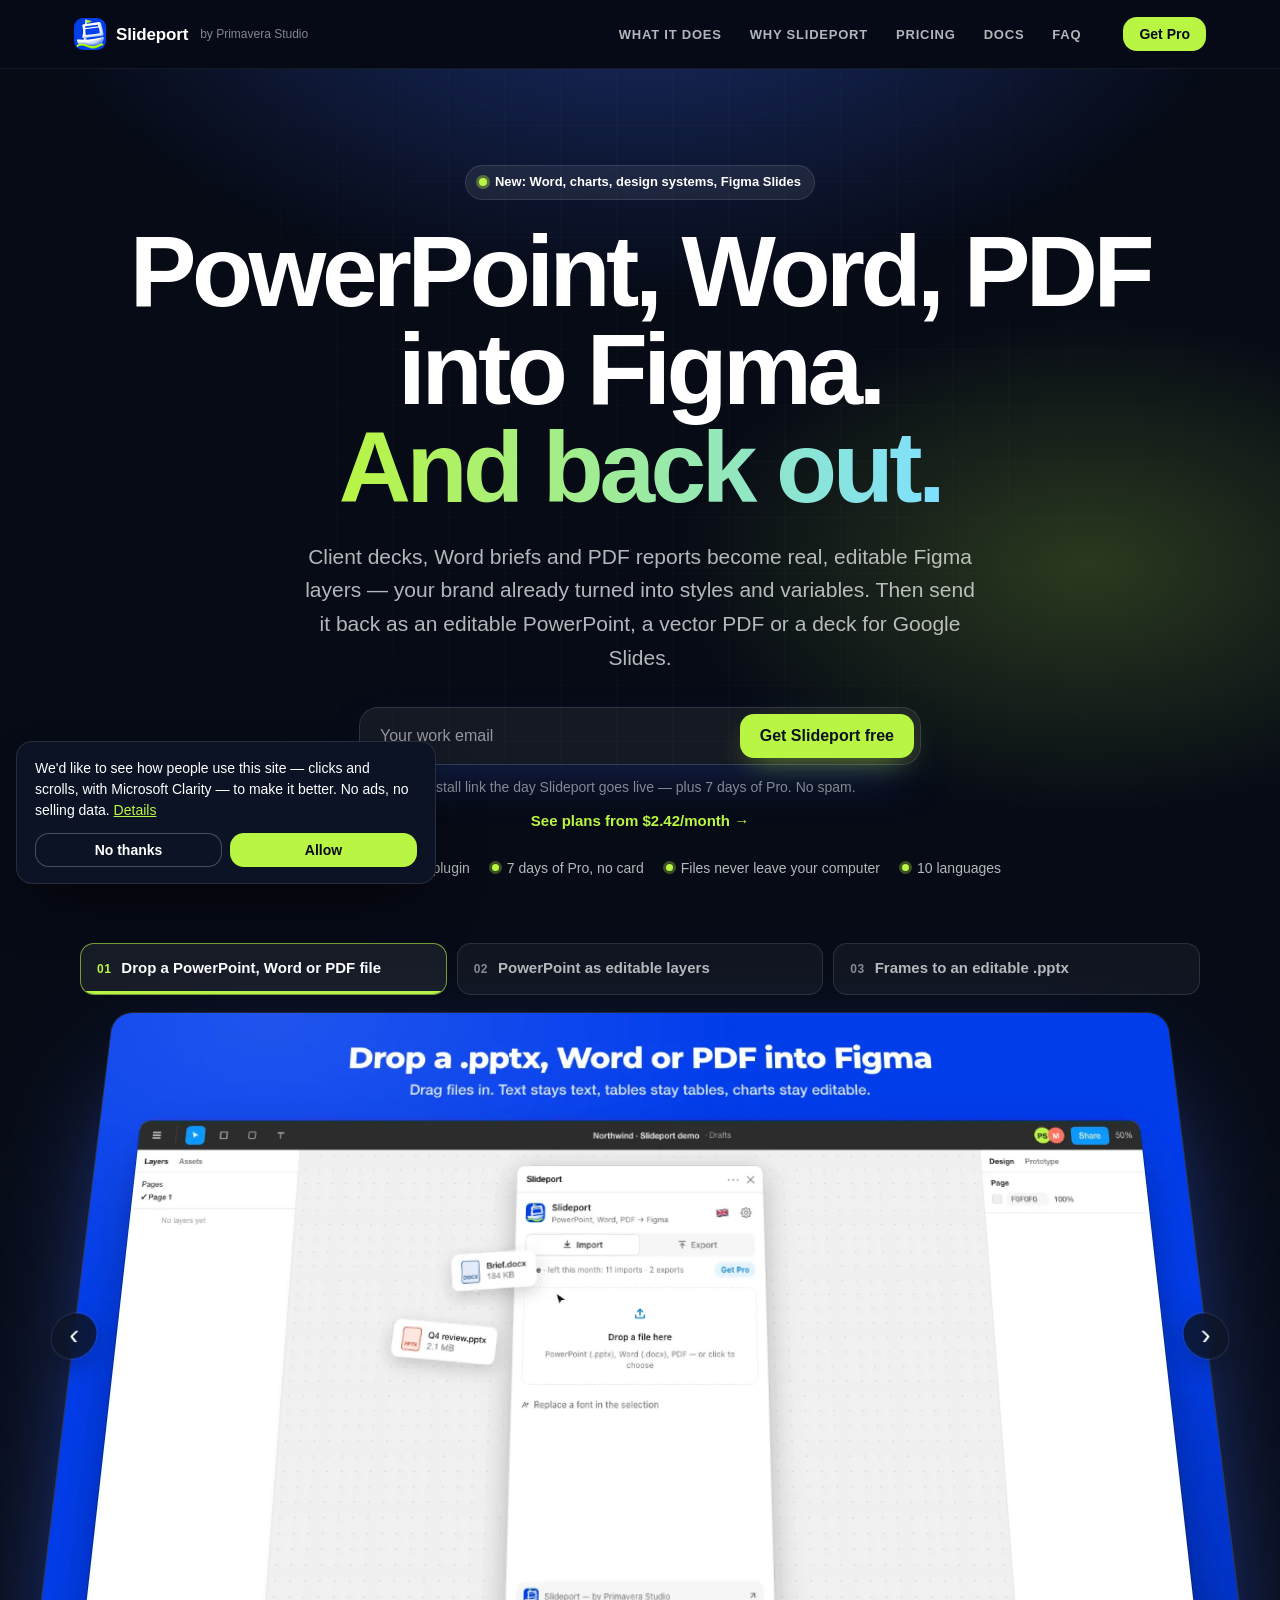
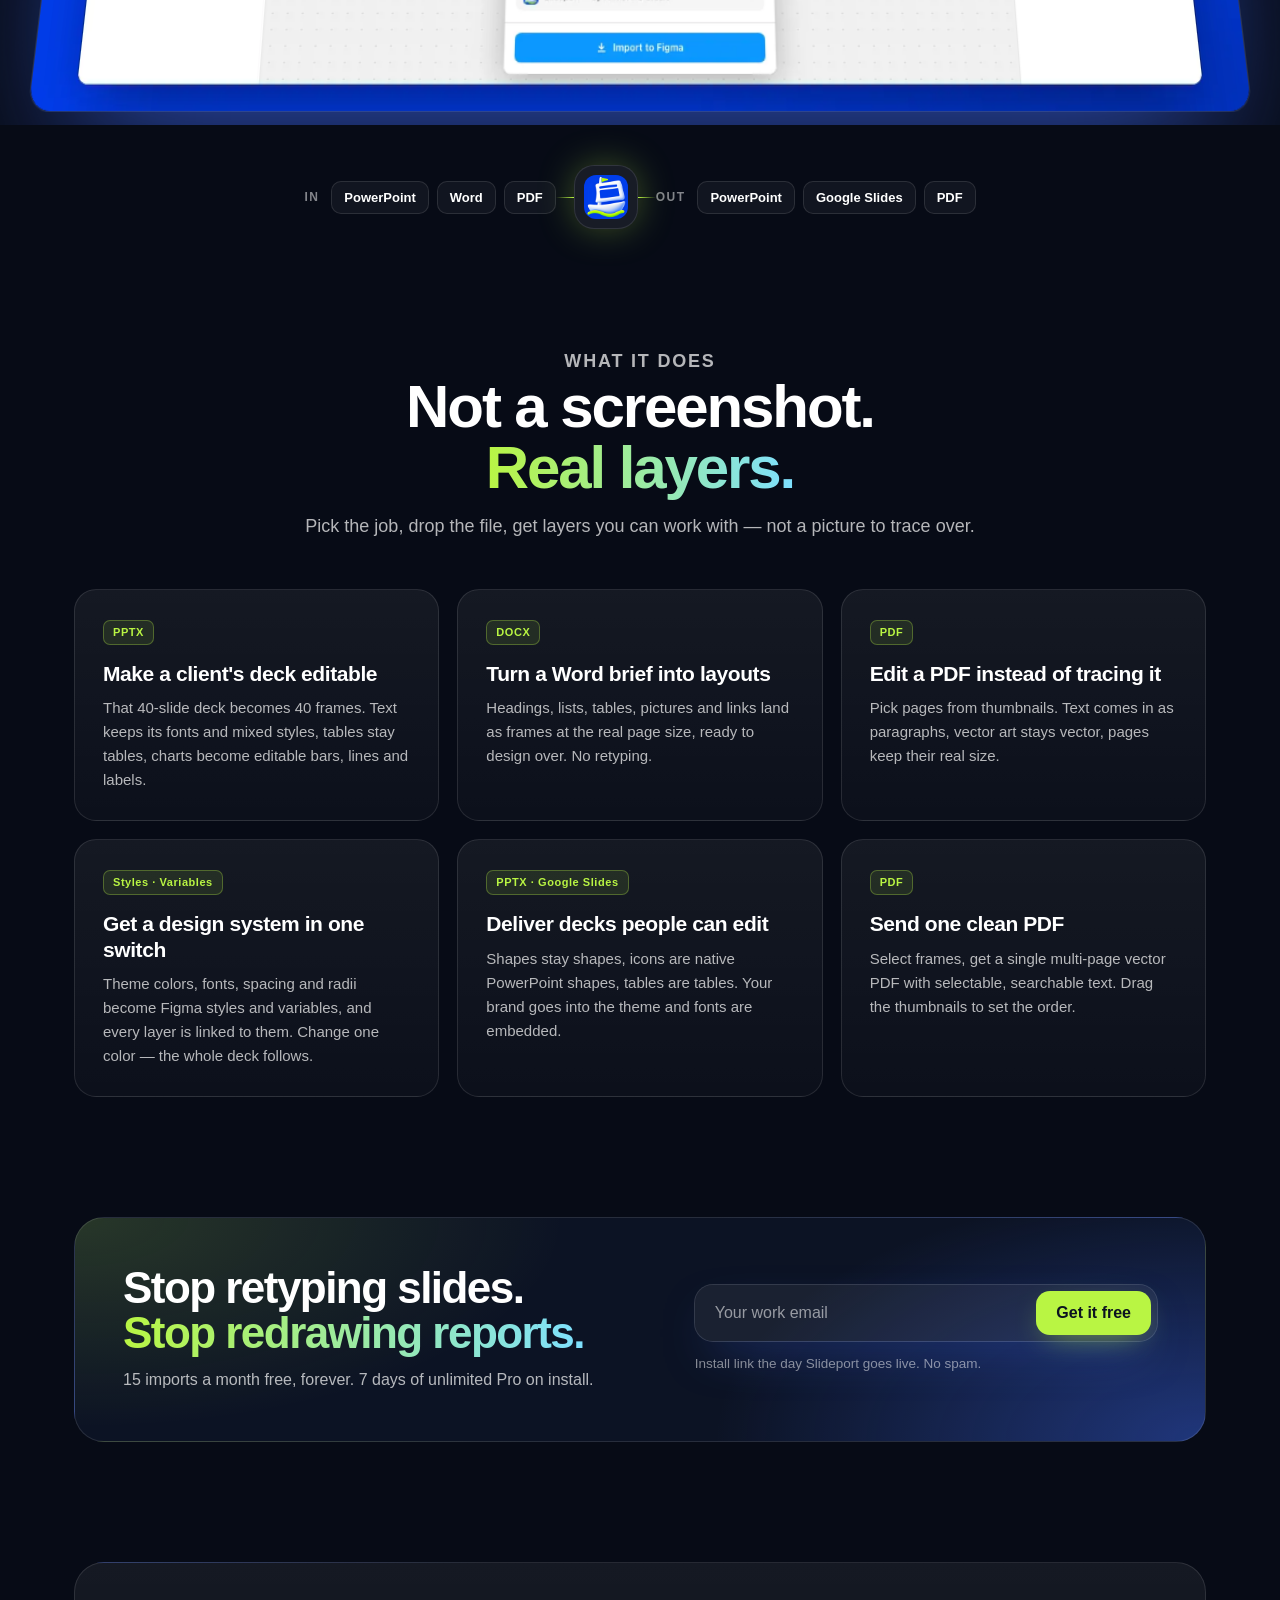
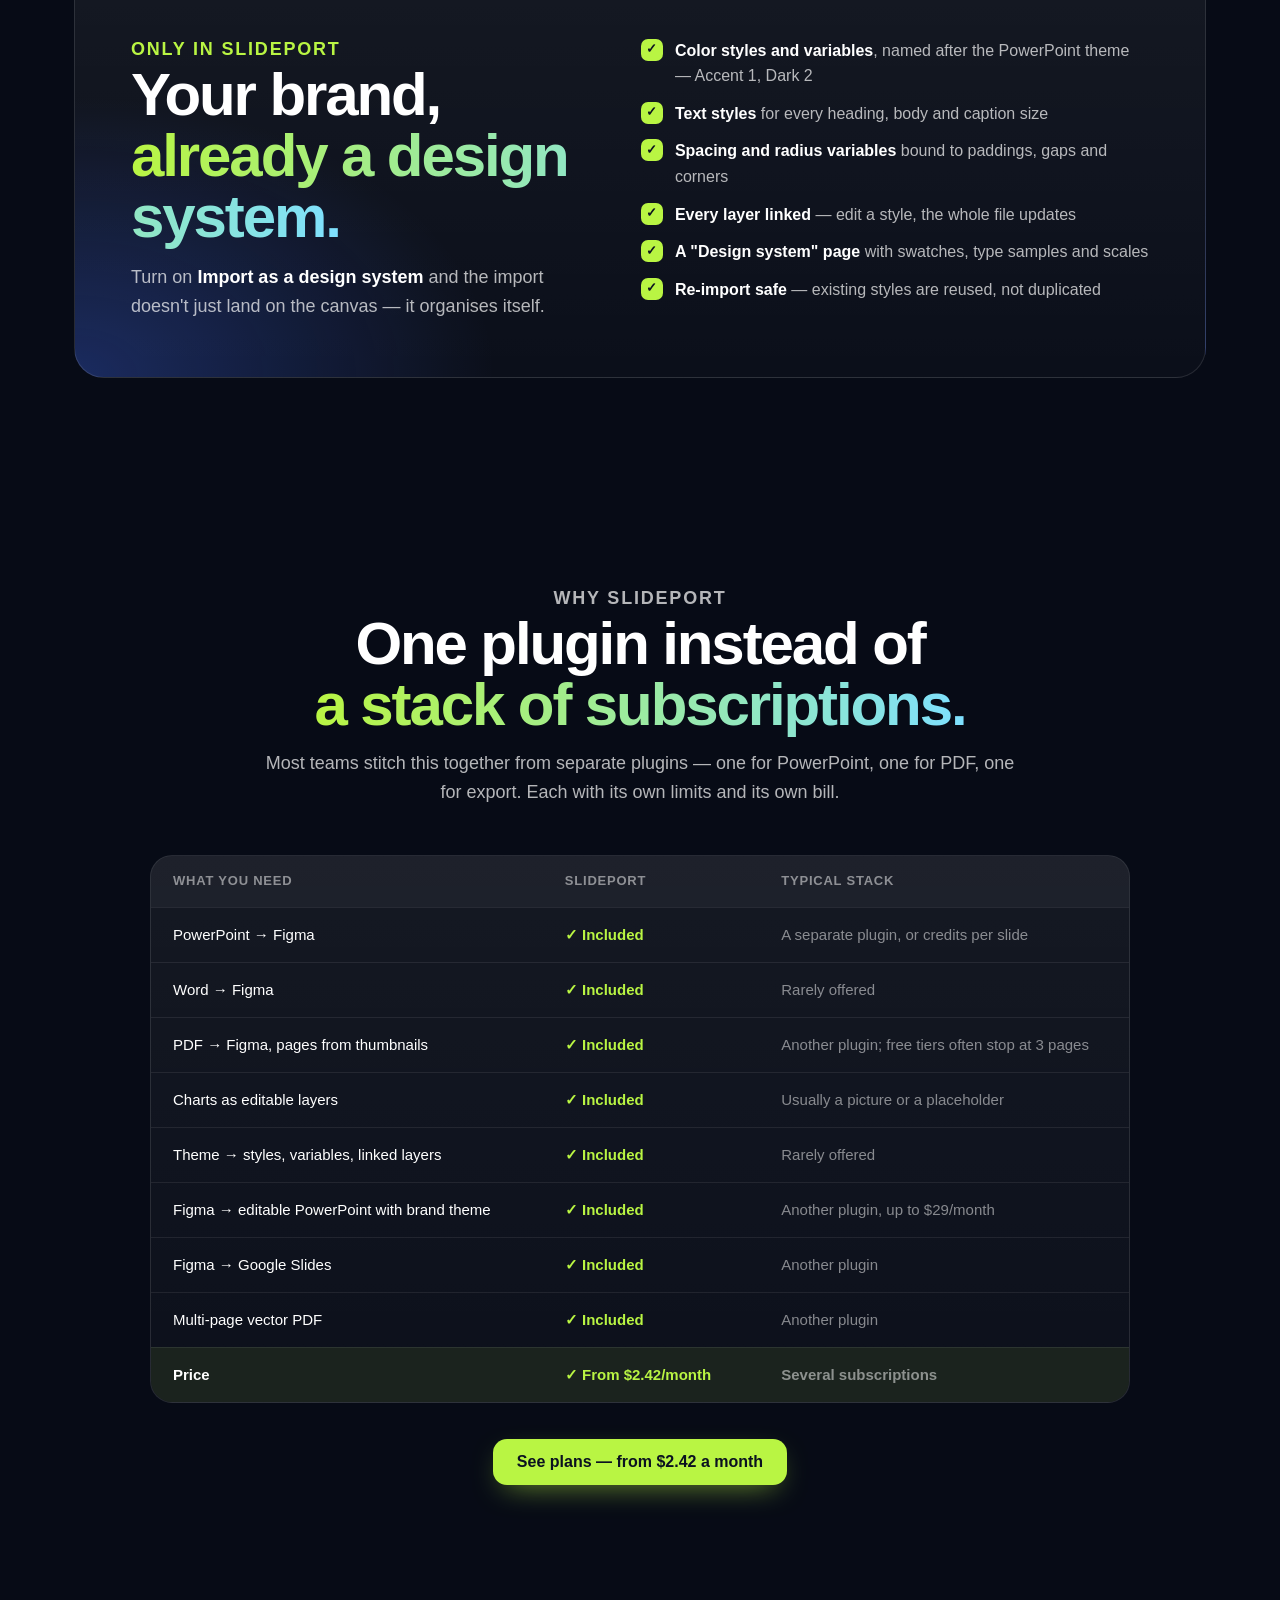
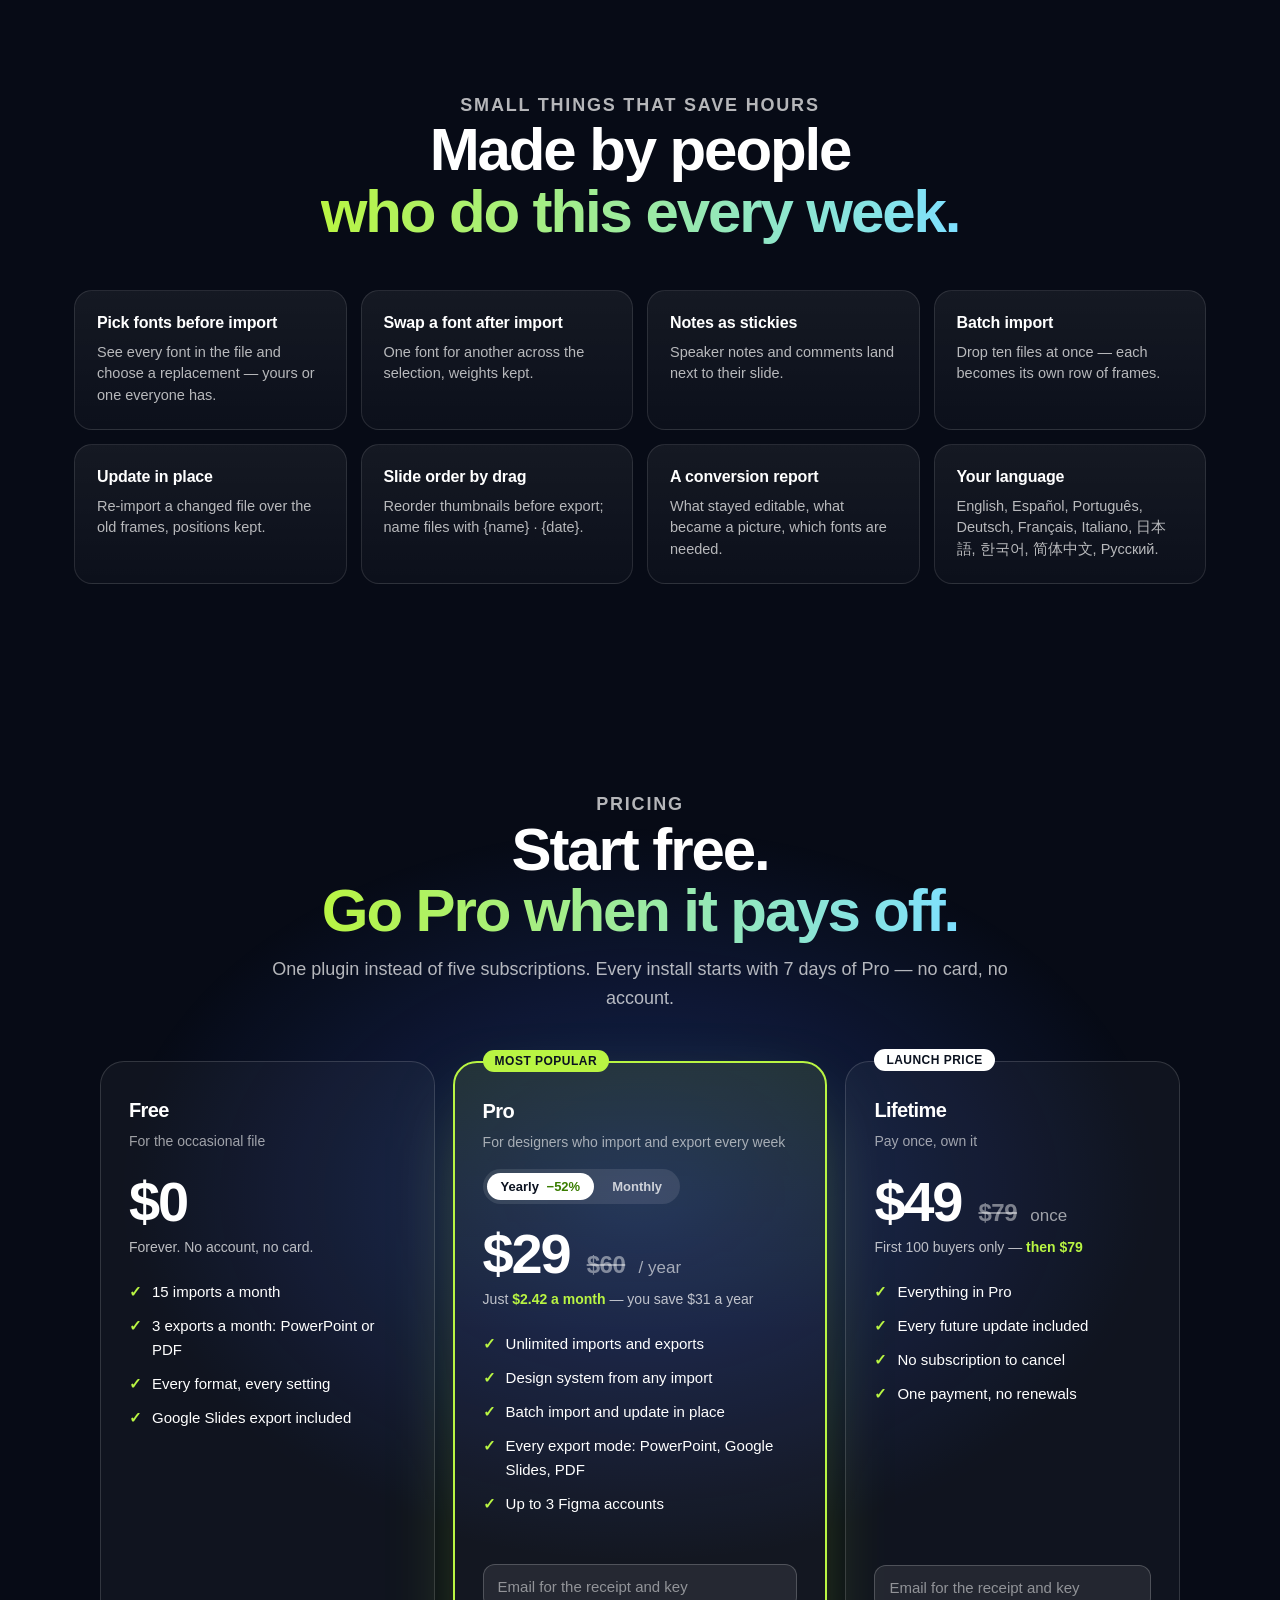
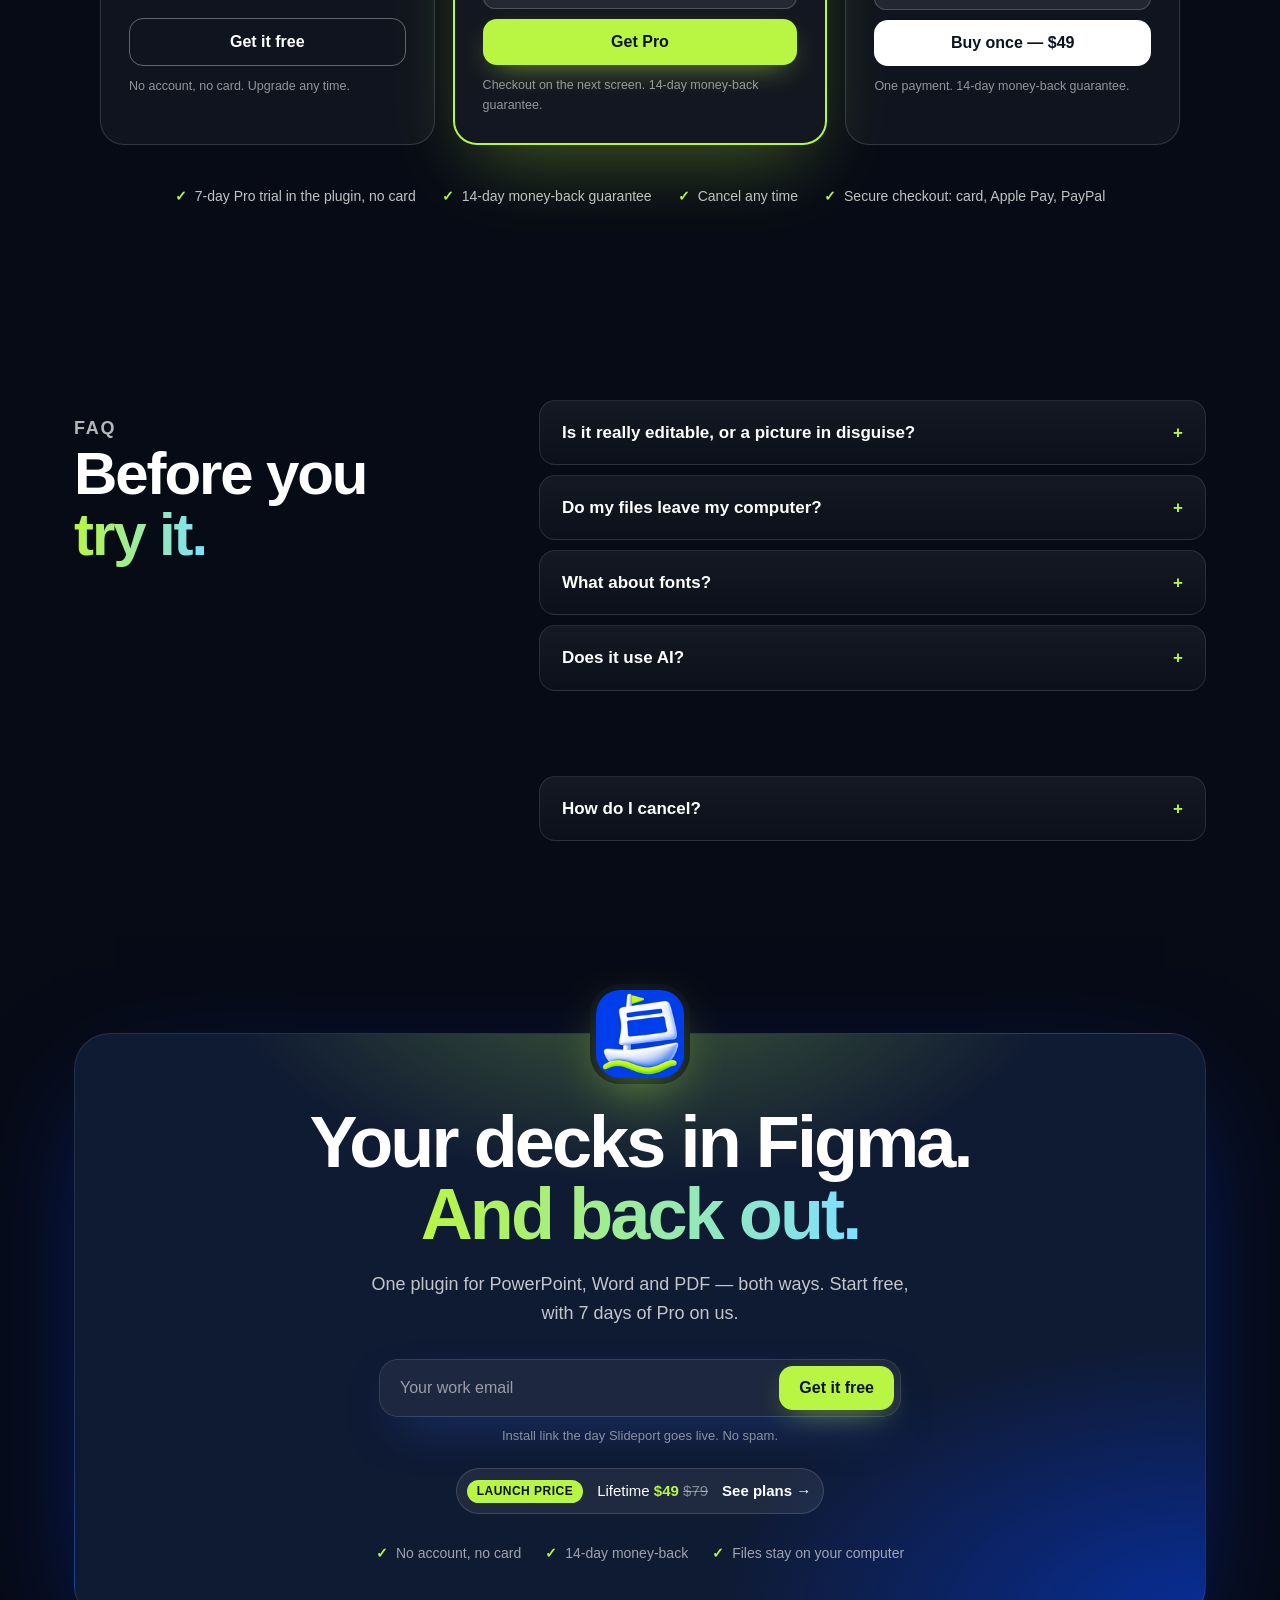
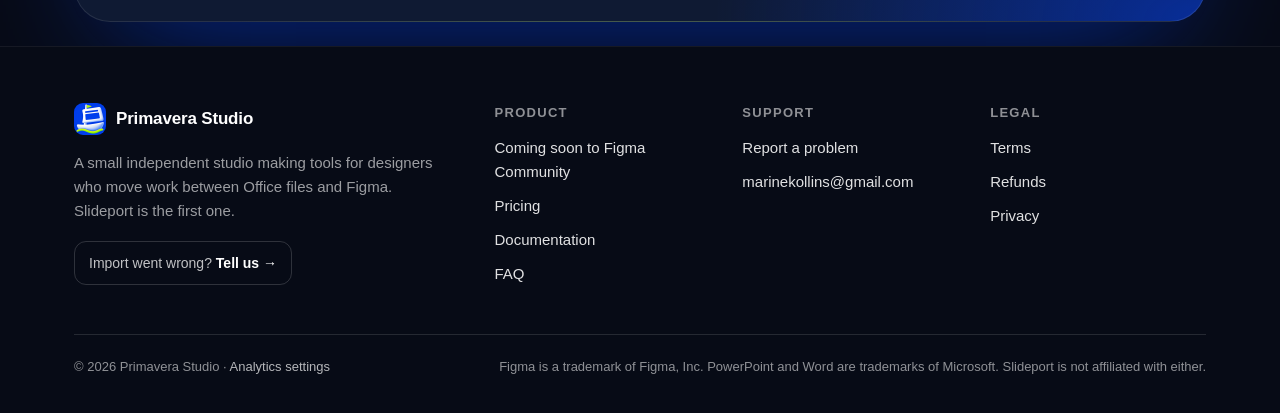
==== commit d0a61802: "Remove URL-import wording from Office edition landing page" ====
--- a/index.html
+++ b/index.html
@@ -53,7 +53,7 @@
 
     <div class="hero-shot carousel" data-carousel>
       <div class="car-tabs" role="tablist" aria-label="Screenshots">
-        <button type="button" role="tab" aria-selected="true"><span>01</span>Drop a file or paste a link<i></i></button>
+        <button type="button" role="tab" aria-selected="true"><span>01</span>Drop a PowerPoint, Word or PDF file<i></i></button>
         <button type="button" role="tab" aria-selected="false"><span>02</span>PowerPoint as editable layers<i></i></button>
         <button type="button" role="tab" aria-selected="false"><span>03</span>Frames to an editable .pptx<i></i></button>
       </div>
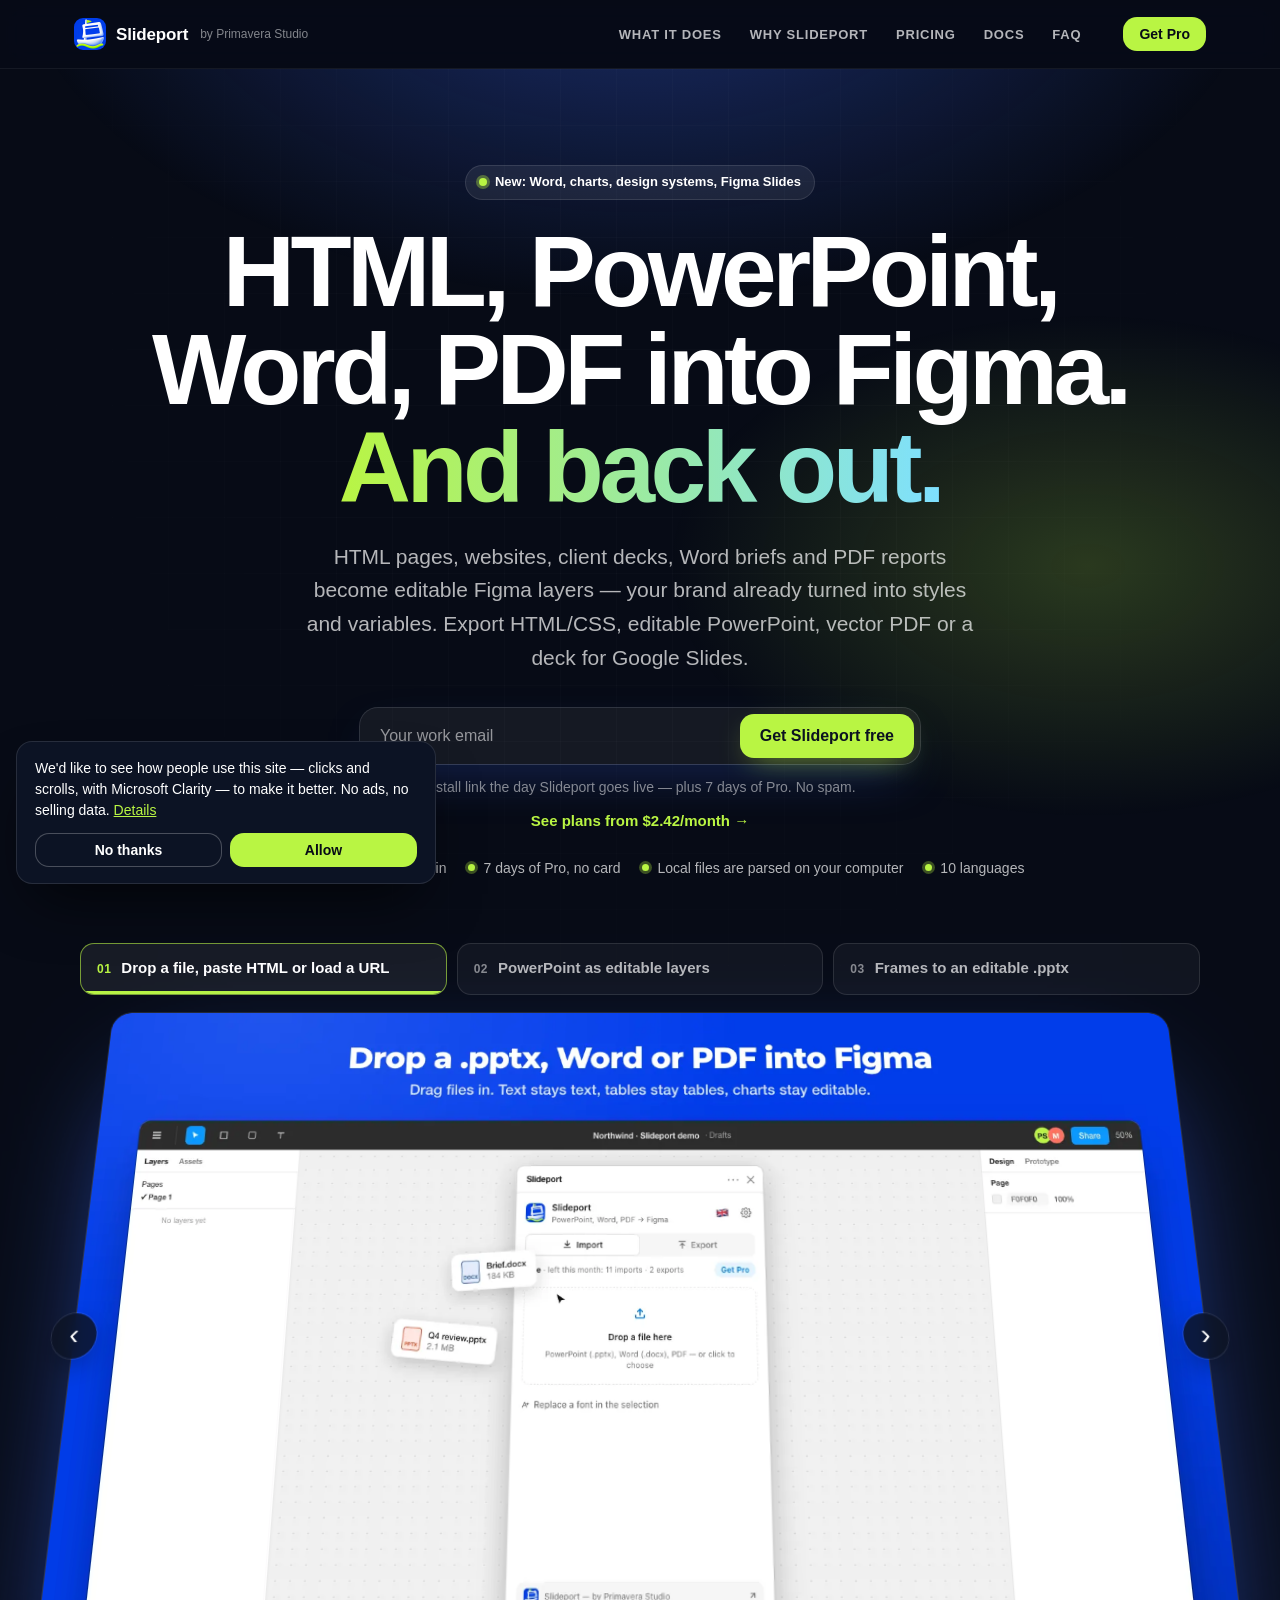
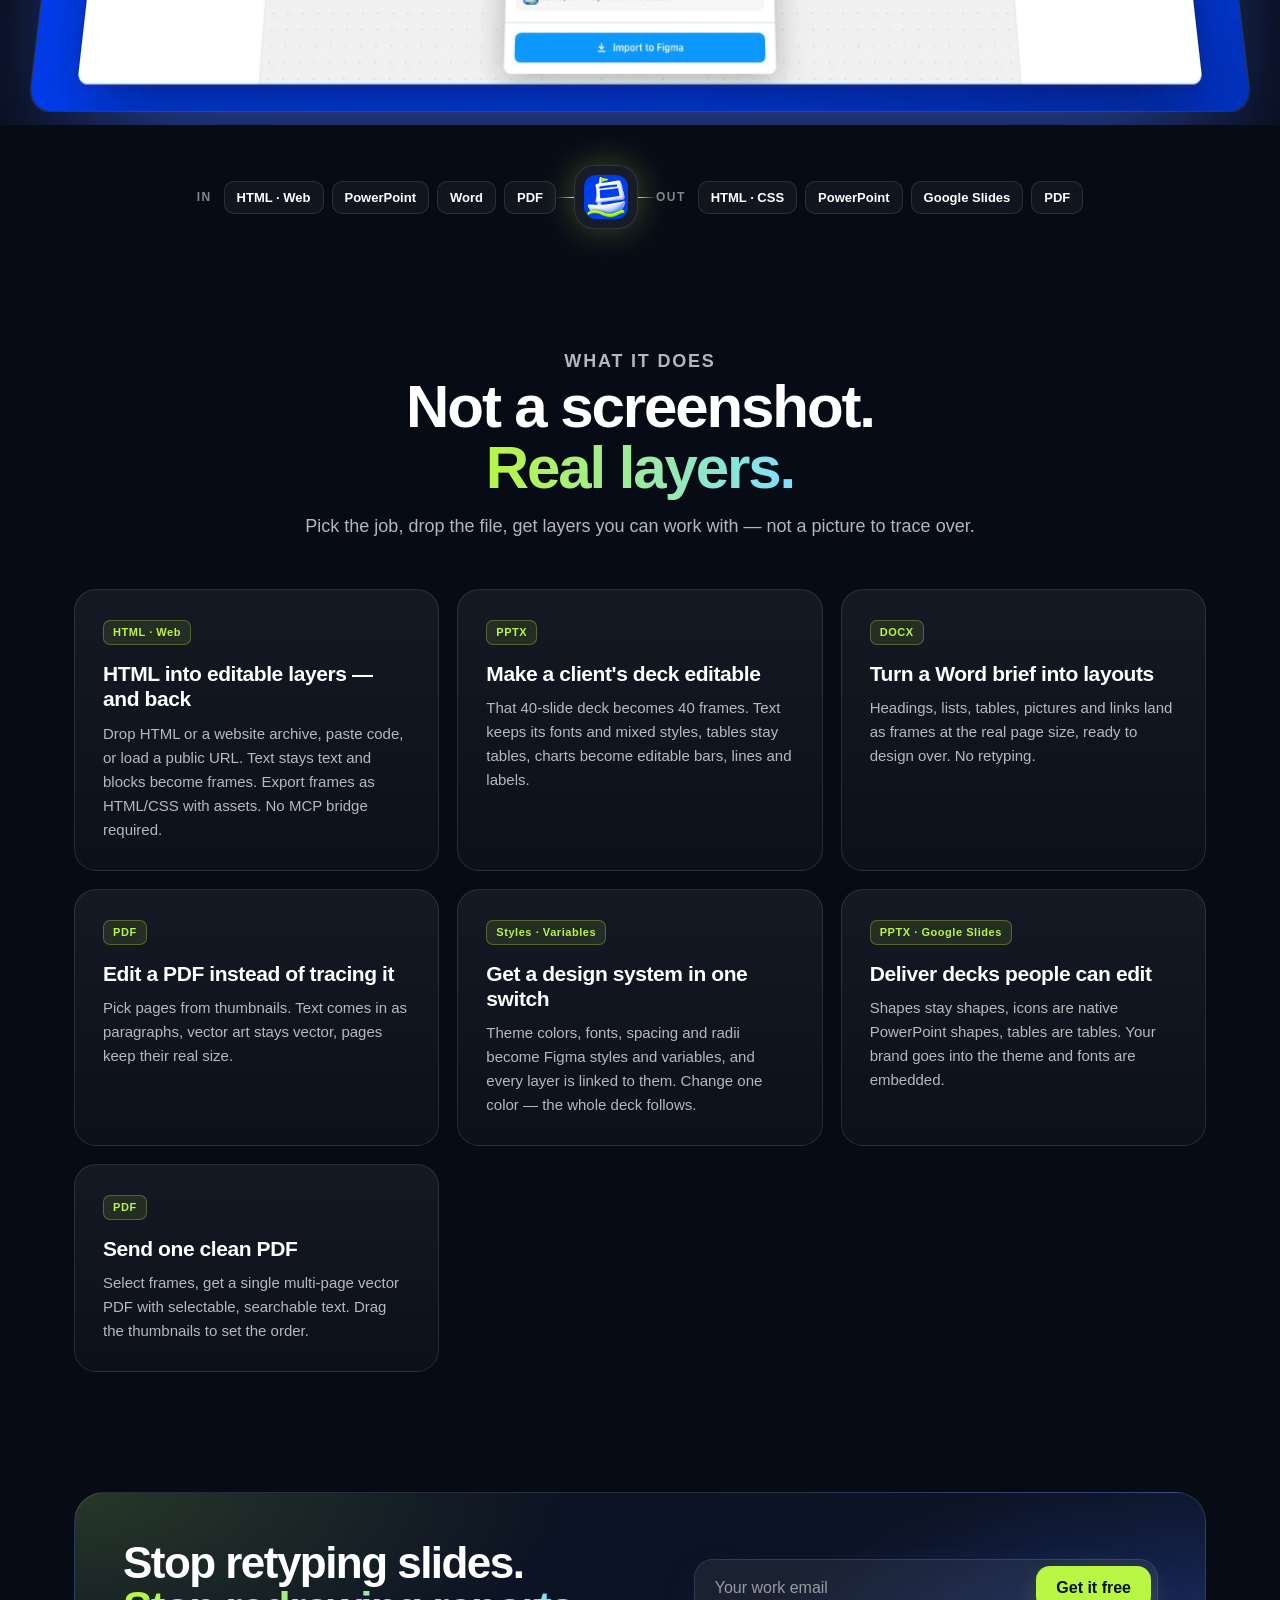
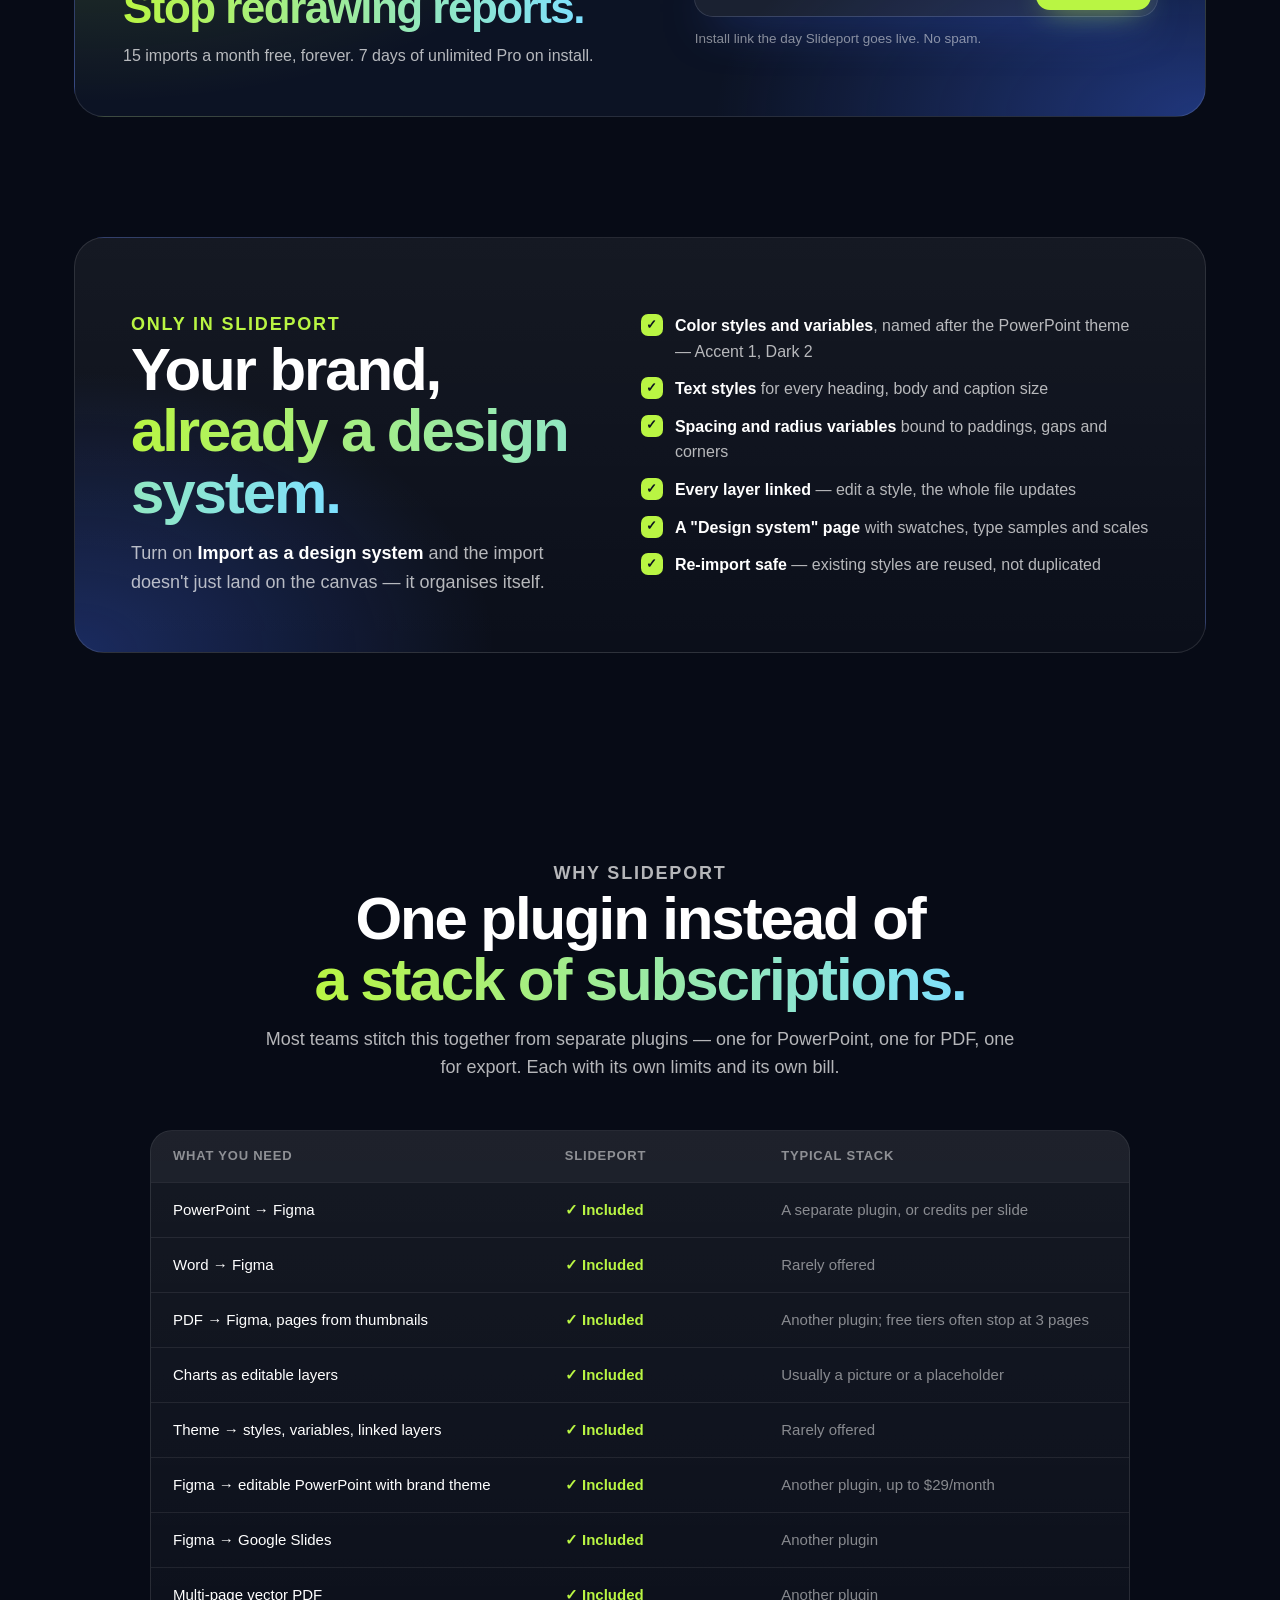
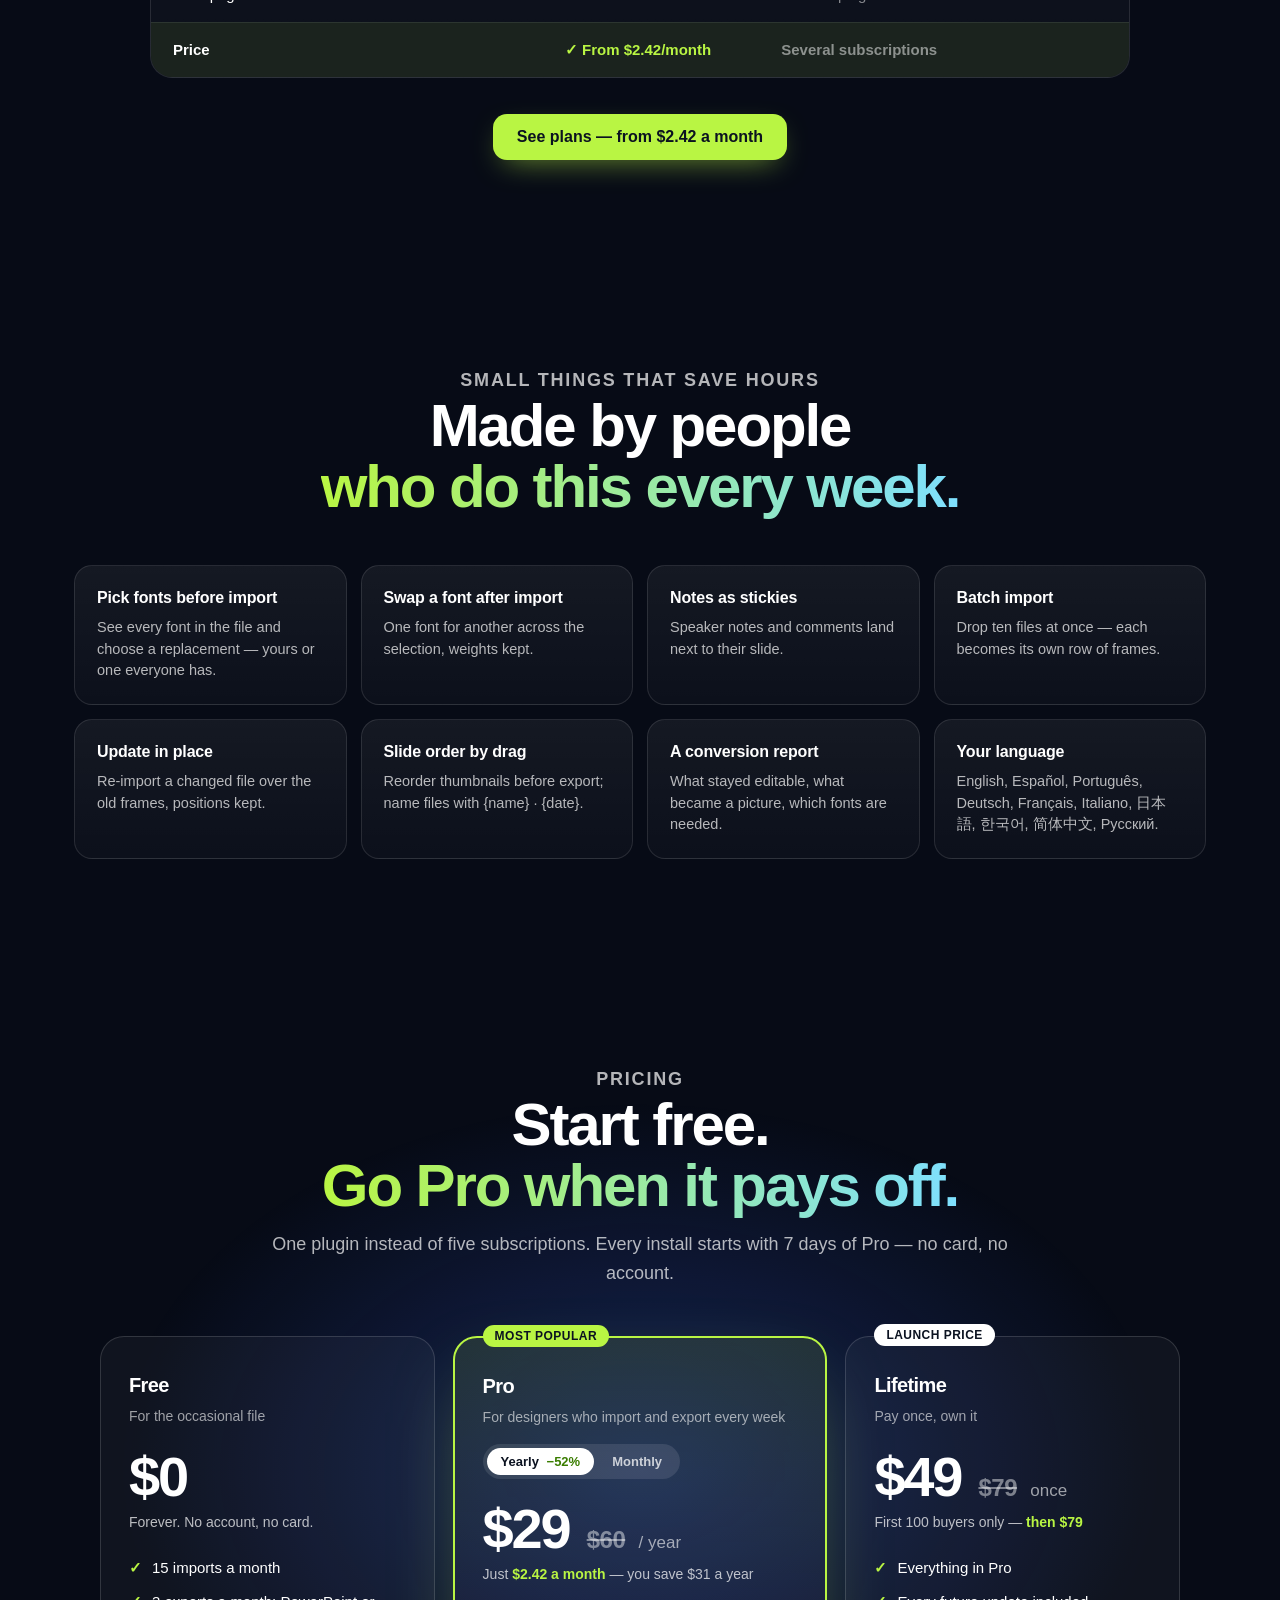
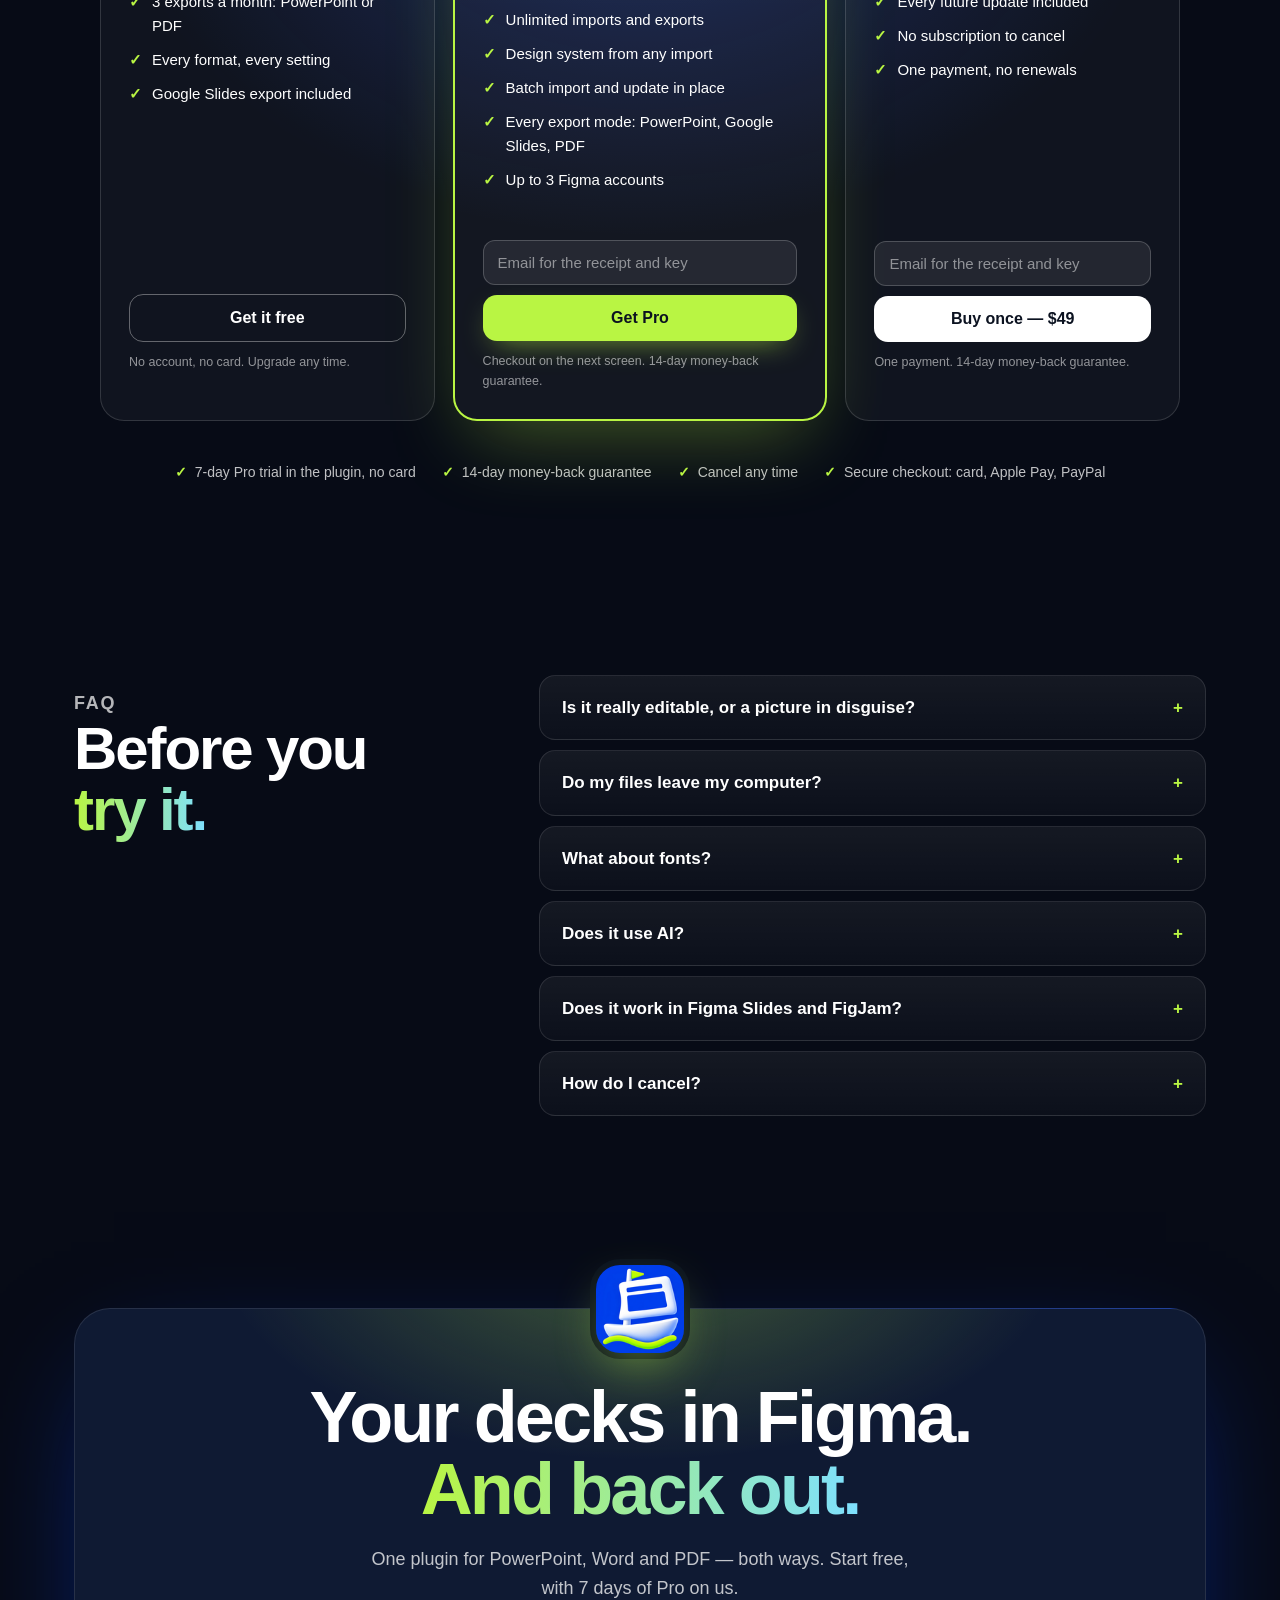
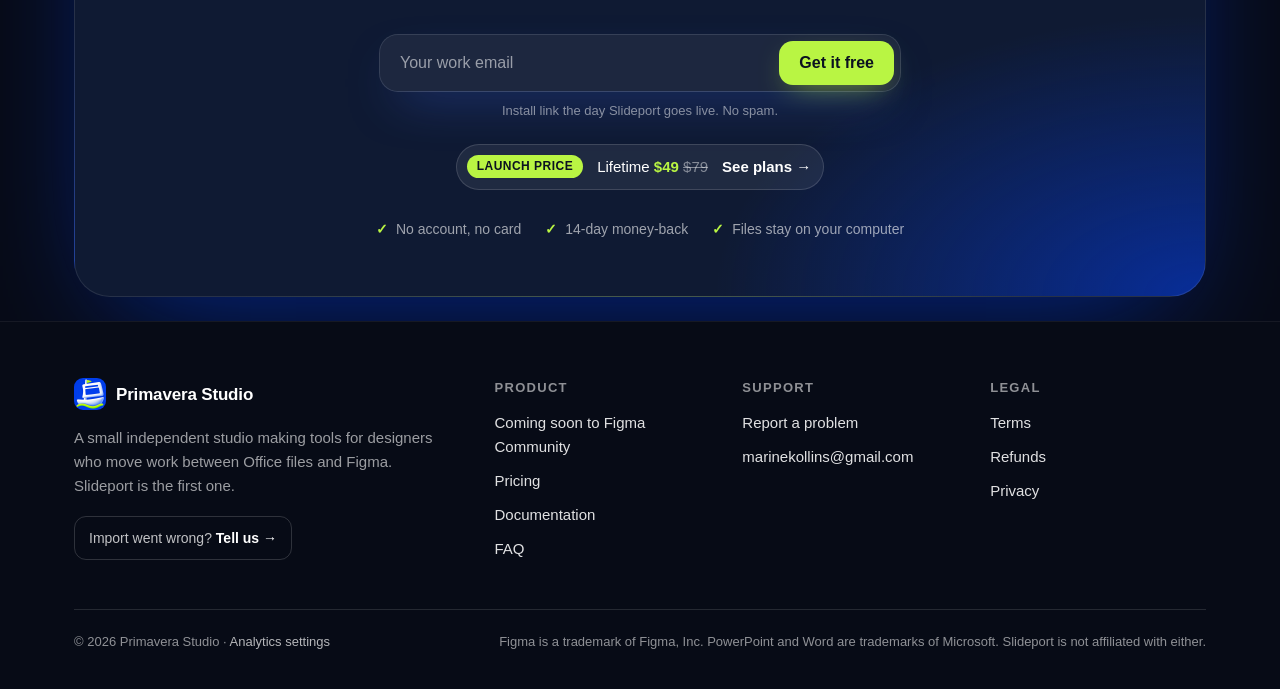
==== commit db07afee: "Restore HTML workflows while keeping the MCP bridge disabled" ====
--- a/index.html
+++ b/index.html
@@ -4,10 +4,10 @@
 <meta charset="utf-8">
 <meta name="viewport" content="width=device-width, initial-scale=1">
 <meta http-equiv="Content-Security-Policy" content="default-src 'self'; script-src 'self' https://www.clarity.ms https://scripts.clarity.ms; style-src 'self' 'unsafe-inline' https://fonts.googleapis.com; font-src https://fonts.gstatic.com; img-src 'self' data: https:; connect-src 'self' https://html2figma-proxy.asr201.workers.dev https://*.clarity.ms; frame-src 'none'; form-action 'none'; base-uri 'self'; object-src 'none'">
-<title>Slideport — PowerPoint, Word and PDF to Figma, and back</title>
-<meta name="description" content="A Figma plugin for Office files, both ways. PowerPoint, Word and PDF become editable Figma layers with your brand as styles and variables. Export editable PowerPoint, vector PDF or Google Slides. Files stay on your computer. $5 a month.">
-<meta property="og:title" content="Slideport — PowerPoint, Word and PDF to Figma, and back">
-<meta property="og:description" content="PowerPoint, Word and PDF into editable Figma layers. Out as editable PowerPoint, vector PDF or Google Slides. Files never leave your computer.">
+<title>Slideport — HTML, PowerPoint, Word and PDF to Figma, and back</title>
+<meta name="description" content="A Figma plugin for HTML, websites and Office files, both ways. HTML, websites, PowerPoint, Word and PDF become editable Figma layers with your brand as styles and variables. Export editable PowerPoint, vector PDF or Google Slides. Files stay on your computer. $5 a month.">
+<meta property="og:title" content="Slideport — HTML, PowerPoint, Word and PDF to Figma, and back">
+<meta property="og:description" content="HTML, websites, PowerPoint, Word and PDF into editable Figma layers. Export HTML/CSS, PowerPoint, PDF or Google Slides. No MCP bridge.">
 <meta property="og:image" content="https://primaverambrella.github.io/assets/og.jpg">
 <meta property="og:type" content="website">
 <meta name="twitter:card" content="summary_large_image">
@@ -37,8 +37,8 @@
 <header class="hero">
   <div class="wrap">
     <span class="pill"><i></i>New: Word, charts, design systems, Figma Slides</span>
-    <h1>PowerPoint, Word, PDF into Figma.<br><em>And back out.</em></h1>
-    <p class="hero-sub">Client decks, Word briefs and PDF reports become real, editable Figma layers — your brand already turned into styles and variables. Then send it back as an editable PowerPoint, a vector PDF or a deck for Google Slides.</p>
+    <h1>HTML, PowerPoint, Word, PDF into Figma.<br><em>And back out.</em></h1>
+    <p class="hero-sub">HTML pages, websites, client decks, Word briefs and PDF reports become editable Figma layers — your brand already turned into styles and variables. Export HTML/CSS, editable PowerPoint, vector PDF or a deck for Google Slides.</p>
     <div class="hero-lead" id="top-lead">
       <form class="lead-form dark" data-lead-form="hero" novalidate><input type="email" autocomplete="email" placeholder="Your work email" aria-label="Email"><button class="btn lime" type="submit">Get Slideport free</button></form>
       <p class="lead-msg" data-lead-msg>Install link the day Slideport goes live — plus 7 days of Pro. No spam.</p>
@@ -47,13 +47,13 @@
     <ul class="trust">
       <li>Both directions in one plugin</li>
       <li>7 days of Pro, no card</li>
-      <li>Files never leave your computer</li>
+      <li>Local files are parsed on your computer</li>
       <li>10 languages</li>
     </ul>
 
     <div class="hero-shot carousel" data-carousel>
       <div class="car-tabs" role="tablist" aria-label="Screenshots">
-        <button type="button" role="tab" aria-selected="true"><span>01</span>Drop a PowerPoint, Word or PDF file<i></i></button>
+        <button type="button" role="tab" aria-selected="true"><span>01</span>Drop a file, paste HTML or load a URL<i></i></button>
         <button type="button" role="tab" aria-selected="false"><span>02</span>PowerPoint as editable layers<i></i></button>
         <button type="button" role="tab" aria-selected="false"><span>03</span>Frames to an editable .pptx<i></i></button>
       </div>
@@ -75,12 +75,12 @@
     <div class="flow-row">
       <div class="flow-side">
         <span class="flow-label">In</span>
-        <span class="chip">PowerPoint</span><span class="chip">Word</span><span class="chip">PDF</span>
+        <span class="chip">HTML · Web</span><span class="chip">PowerPoint</span><span class="chip">Word</span><span class="chip">PDF</span>
       </div>
       <span class="flow-hub"><img src="assets/icon-128.png" alt="" width="44" height="44"></span>
       <div class="flow-side">
         <span class="flow-label">Out</span>
-        <span class="chip">PowerPoint</span><span class="chip">Google Slides</span><span class="chip">PDF</span>
+        <span class="chip">HTML · CSS</span><span class="chip">PowerPoint</span><span class="chip">Google Slides</span><span class="chip">PDF</span>
       </div>
     </div>
   </div>
@@ -93,7 +93,7 @@
       <h2>Not a screenshot.<br><em>Real layers.</em></h2>
       <p>Pick the job, drop the file, get layers you can work with — not a picture to trace over.</p>
     </div>
-    <div class="jobs">
+    <div class="jobs"><article class="job"><span class="fmt">HTML · Web</span><h3>HTML into editable layers — and back</h3><p>Drop HTML or a website archive, paste code, or load a public URL. Text stays text and blocks become frames. Export frames as HTML/CSS with assets. No MCP bridge required.</p></article>
       <article class="job">
         <span class="fmt">PPTX</span>
         <h3>Make a client's deck editable</h3>
